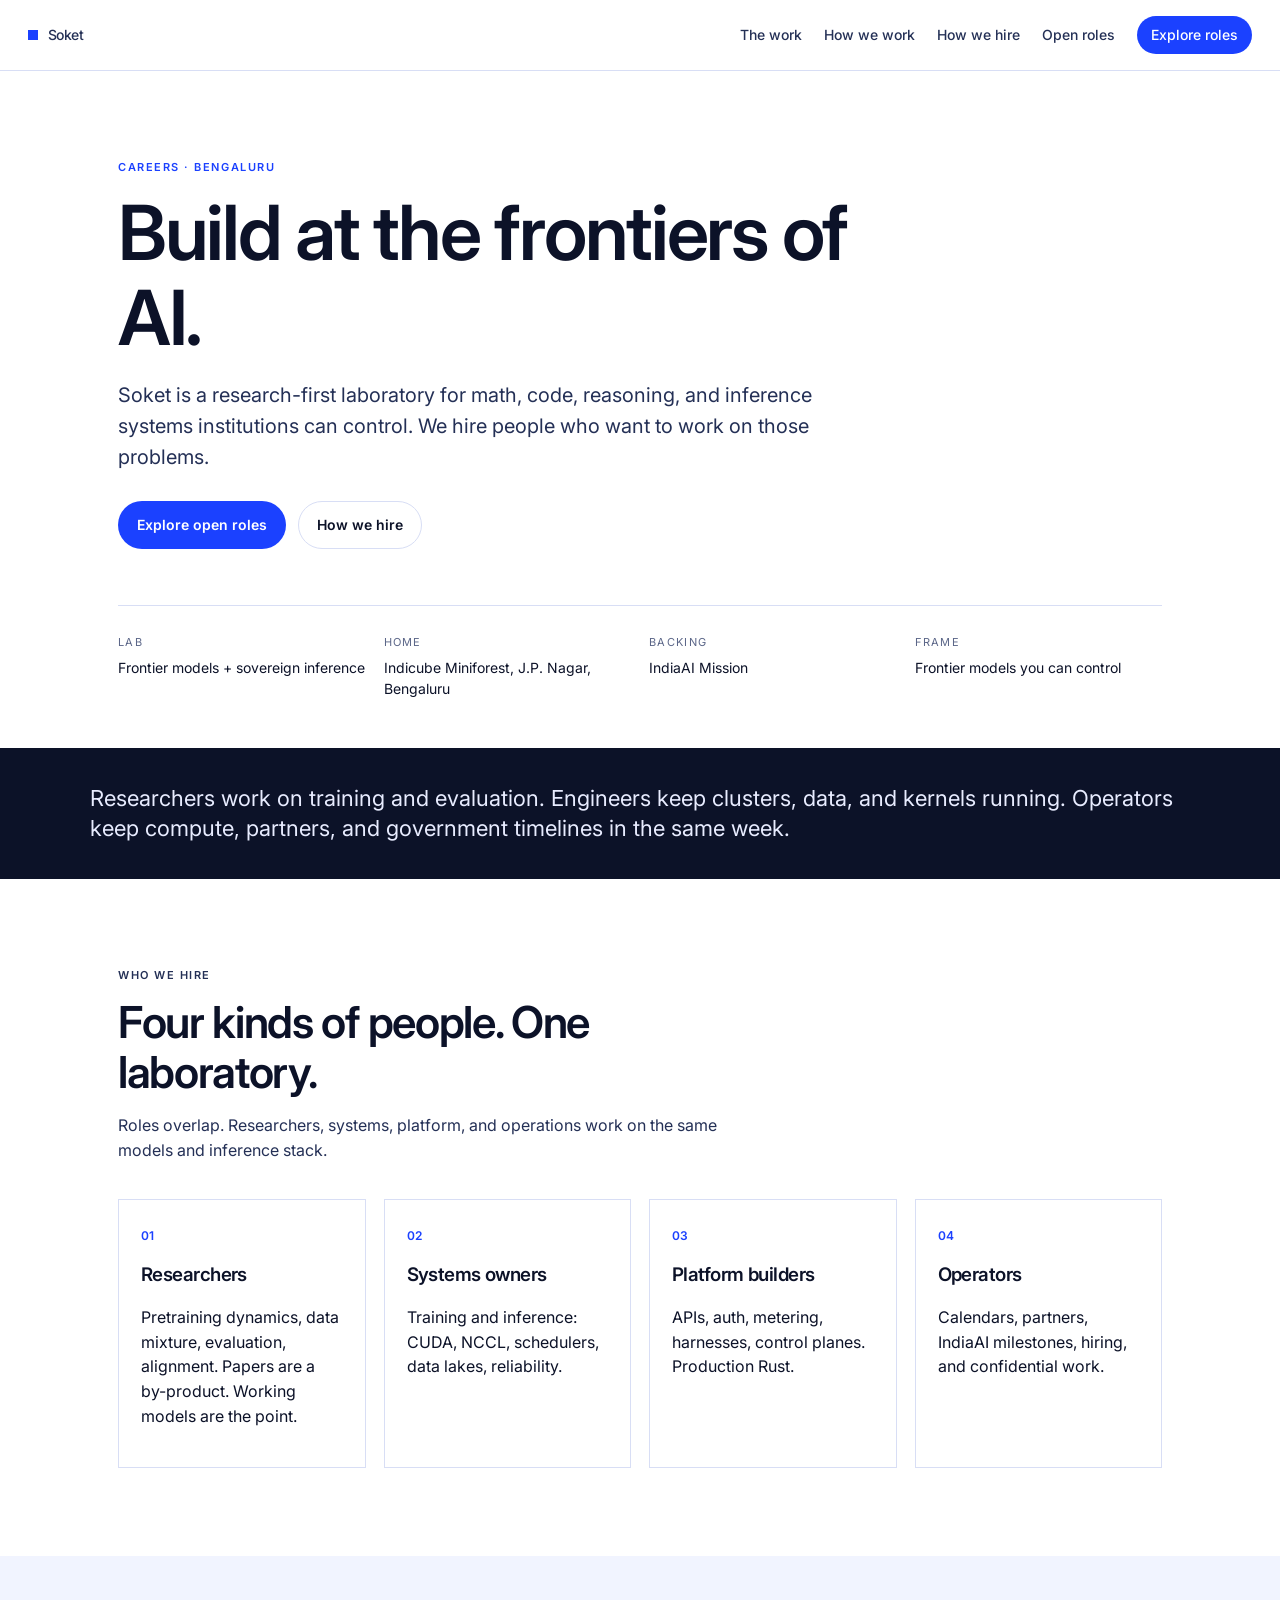
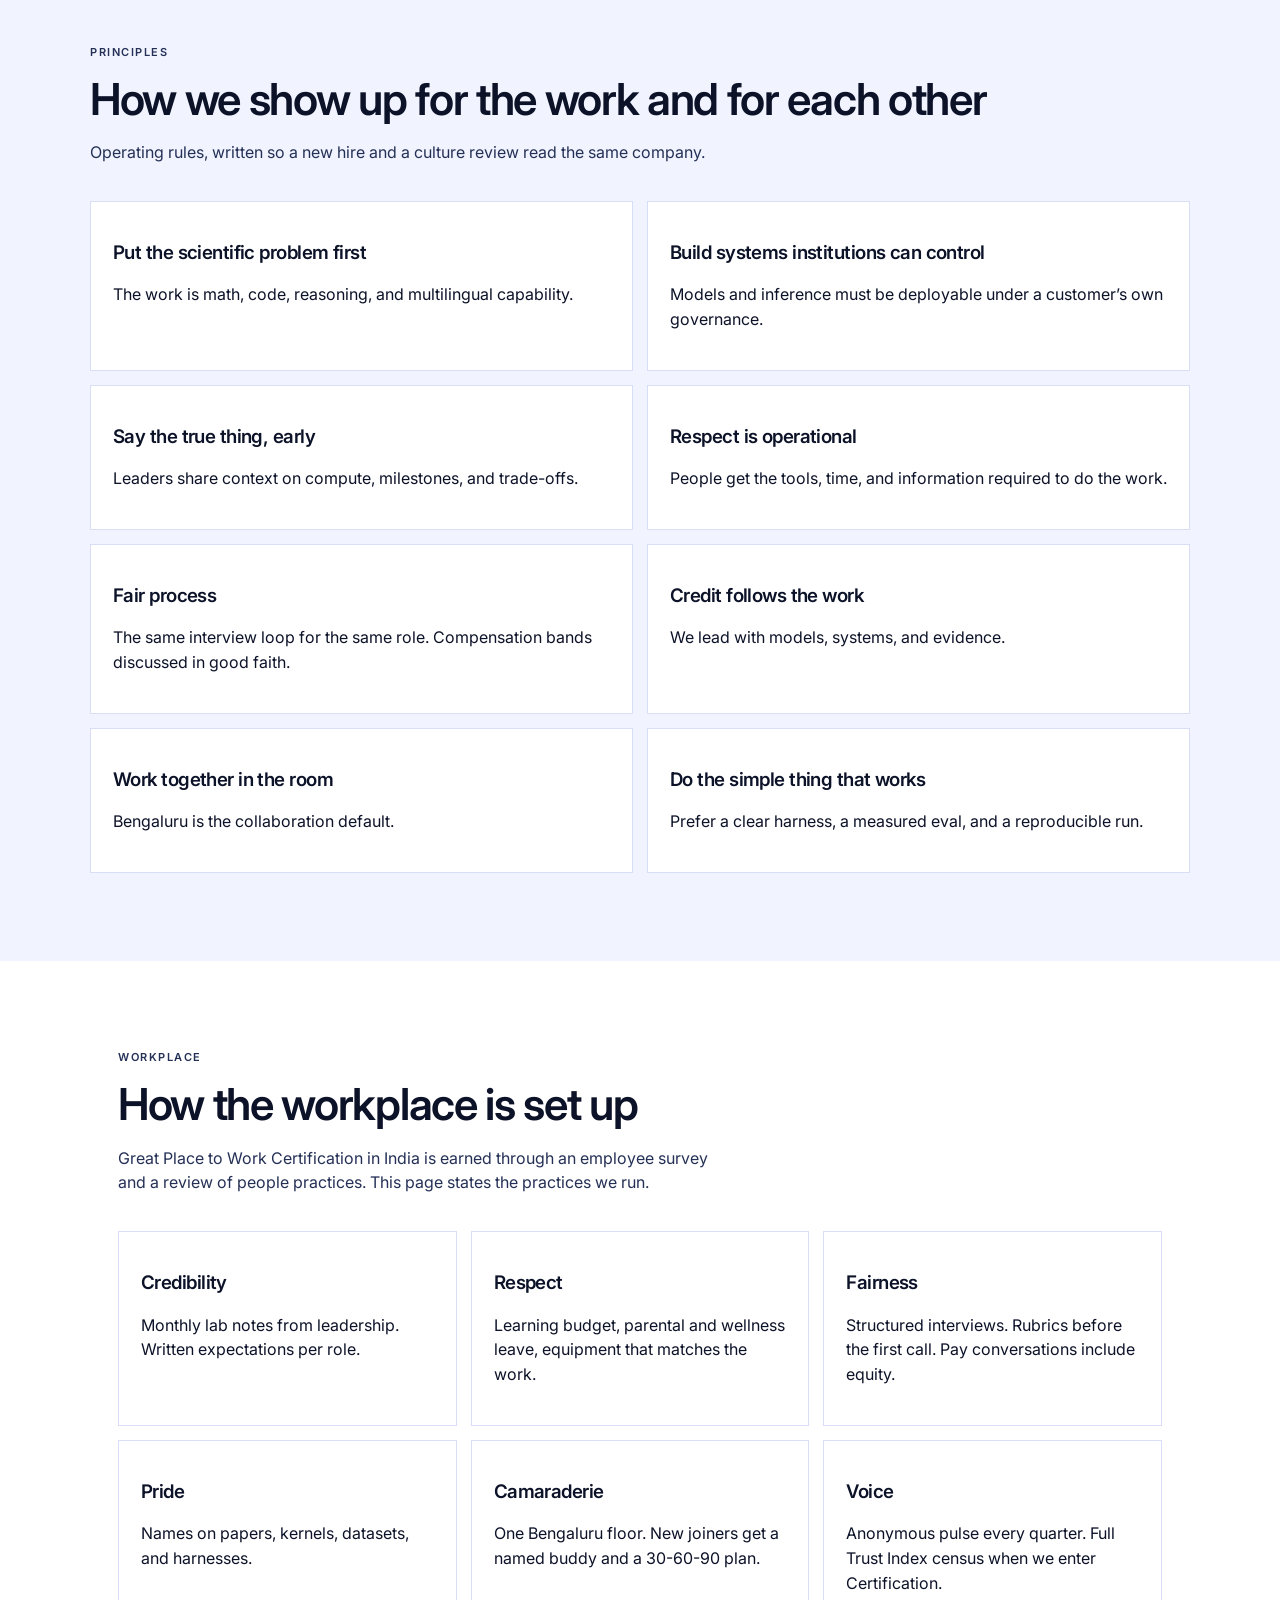
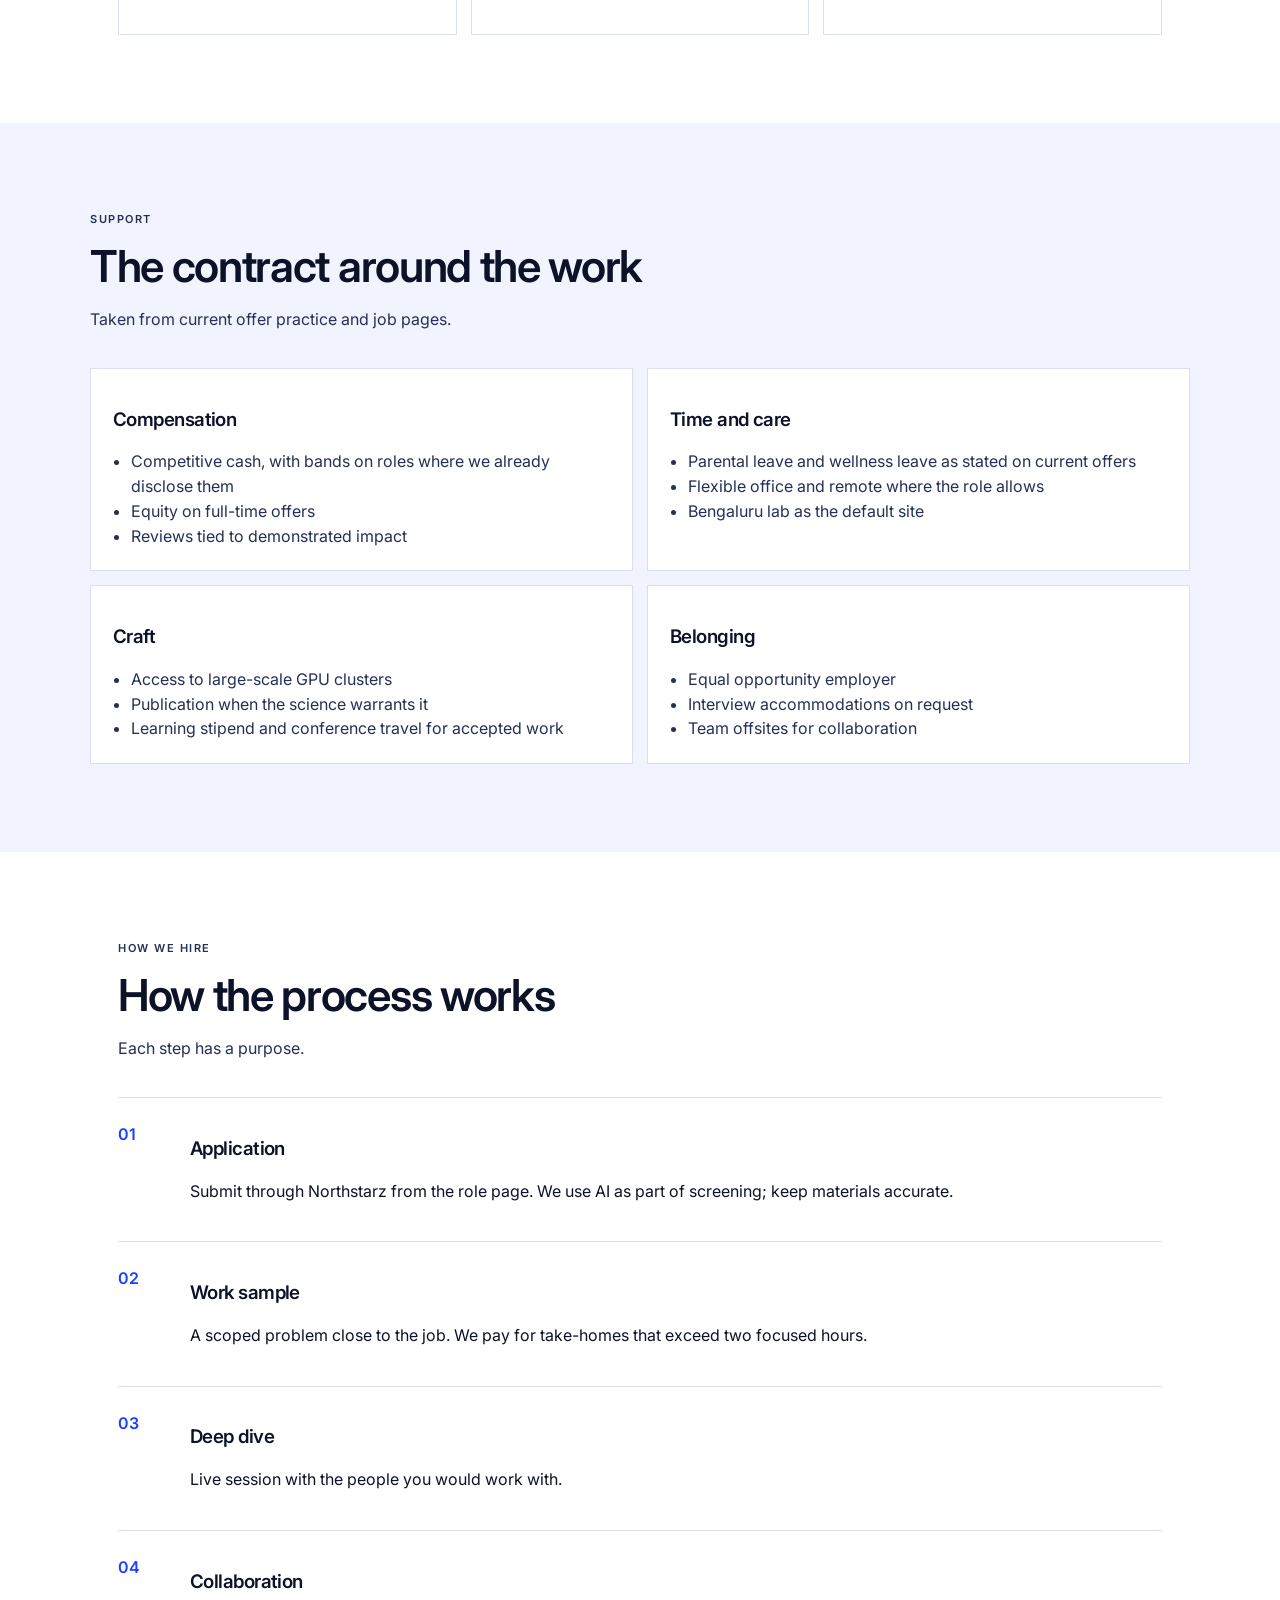
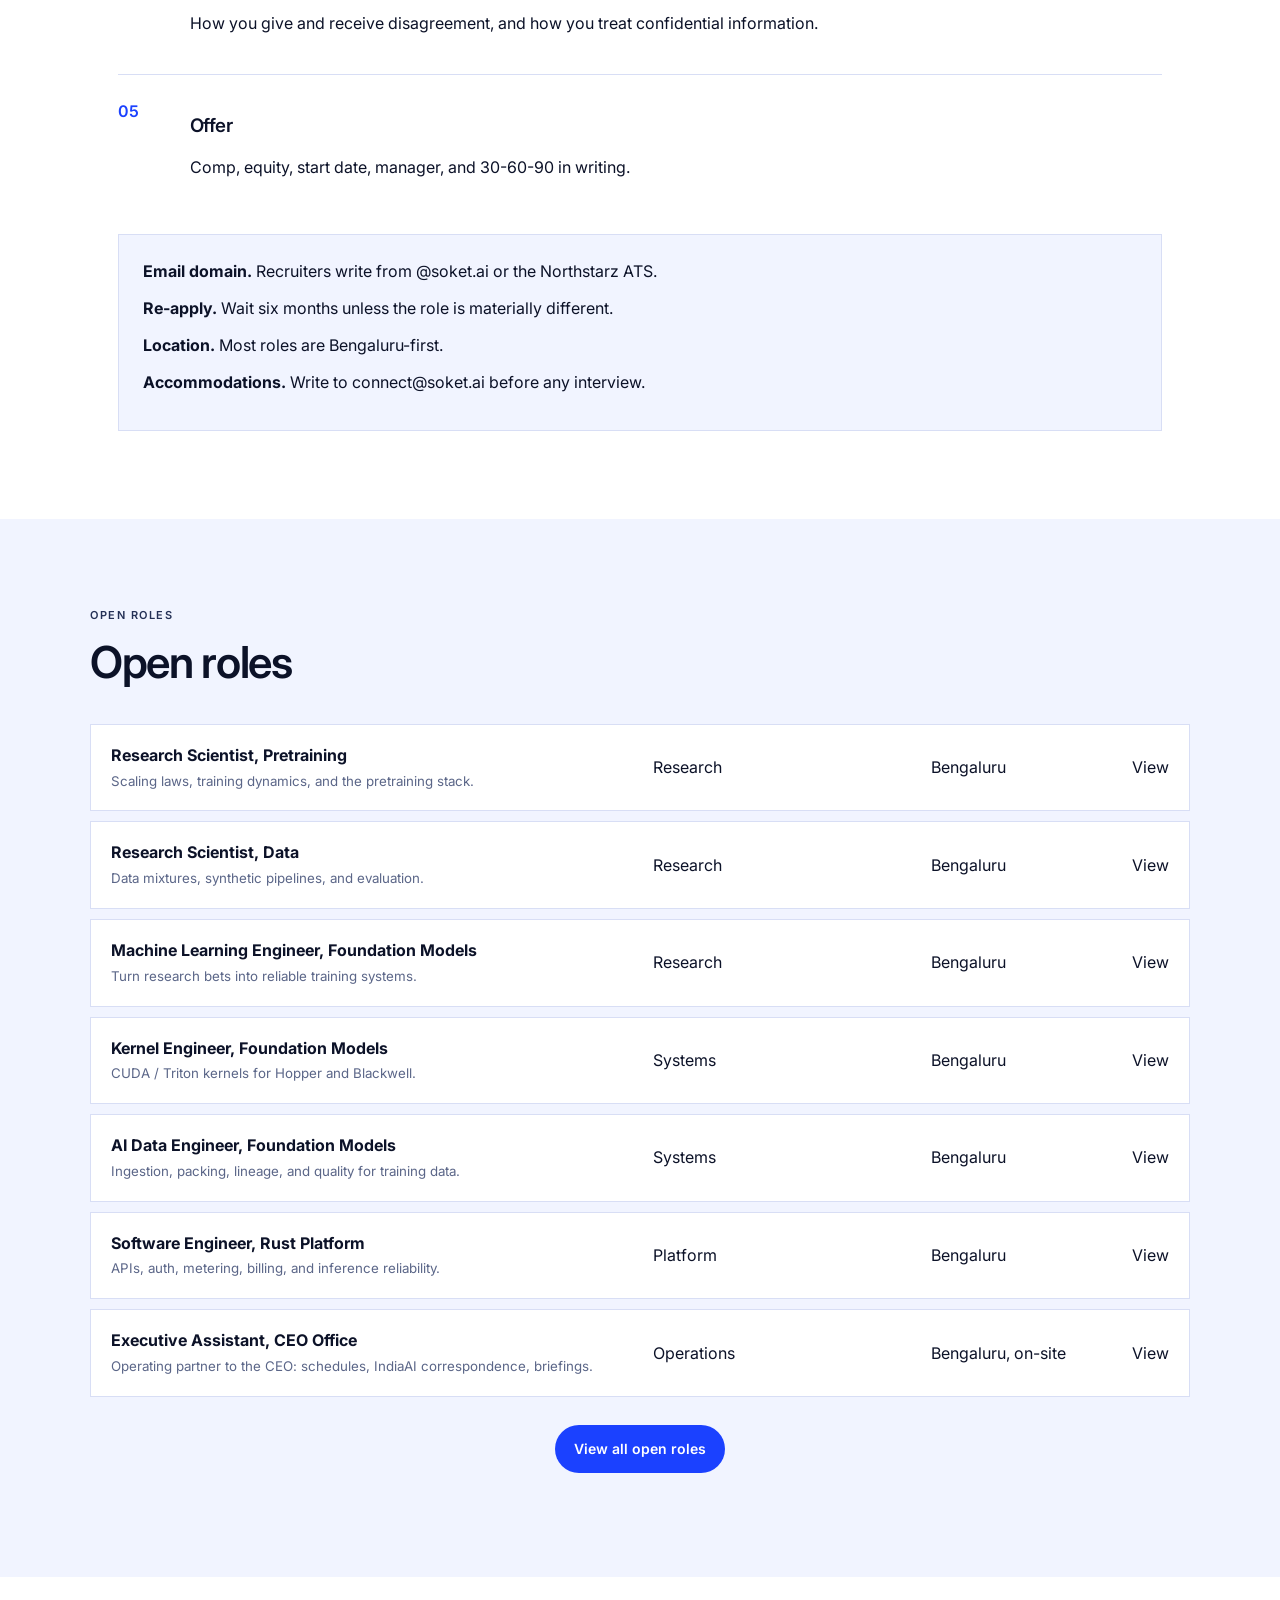
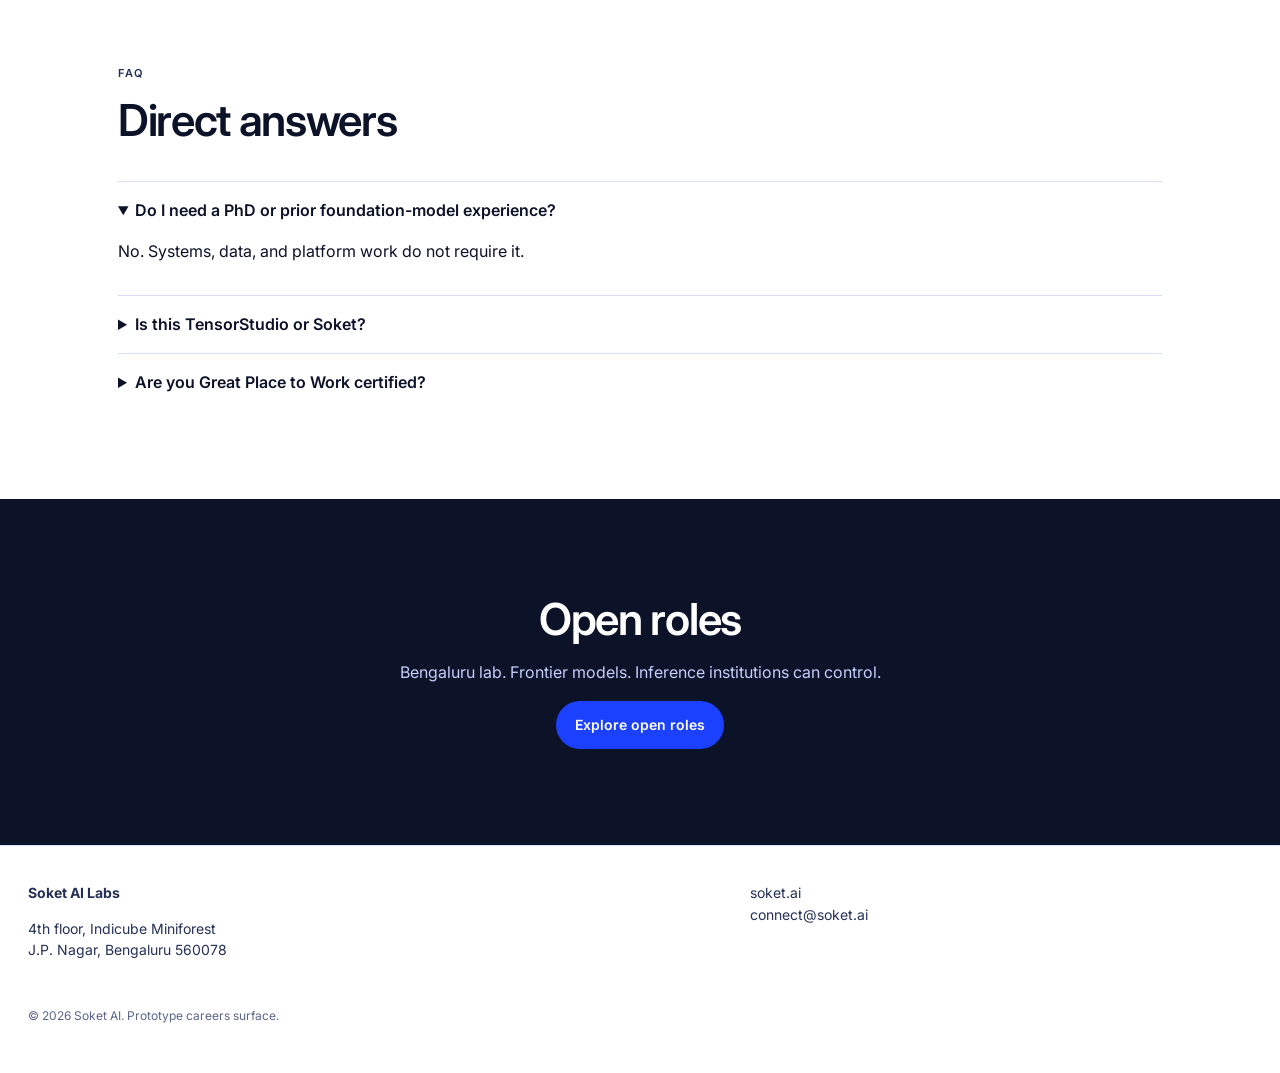
==== index.html @ 33bed85f "Add careers homepage" ====
<!DOCTYPE html>
<html lang="en">
<head>
  <meta charset="UTF-8" />
  <meta name="viewport" content="width=device-width, initial-scale=1" />
  <title>Careers — Soket AI | Frontier models you can control</title>
  <meta name="description" content="Soket is a research-first lab building frontier models and inference systems institutions can control." />
  <link rel="preconnect" href="https://fonts.googleapis.com" />
  <link rel="preconnect" href="https://fonts.gstatic.com" crossorigin />
  <link href="https://fonts.googleapis.com/css2?family=Inter:wght@400;500;600;700&display=swap" rel="stylesheet" />
  <link rel="stylesheet" href="styles.css" />
</head>
<body>
  <a class="skip" href="#main">Skip to content</a>
  <header class="nav">
    <a class="brand" href="index.html">Soket</a>
    <nav>
      <a href="index.html#work">The work</a>
      <a href="index.html#how">How we work</a>
      <a href="index.html#hire">How we hire</a>
      <a href="jobs.html">Open roles</a>
      <a class="nav-cta" href="jobs.html">Explore roles</a>
    </nav>
  </header>
  <main id="main">
    <section class="hero">
      <p class="kicker">Careers · Bengaluru</p>
      <h1>Build at the frontiers of AI.</h1>
      <p class="lede">Soket is a research-first laboratory for math, code, reasoning, and inference systems institutions can control. We hire people who want to work on those problems.</p>
      <div class="hero-actions">
        <a class="btn btn-primary" href="jobs.html">Explore open roles</a>
        <a class="btn btn-ghost" href="#hire">How we hire</a>
      </div>
      <dl class="hero-meta">
        <div><dt>Lab</dt><dd>Frontier models + sovereign inference</dd></div>
        <div><dt>Home</dt><dd>Indicube Miniforest, J.P. Nagar, Bengaluru</dd></div>
        <div><dt>Backing</dt><dd>IndiaAI Mission</dd></div>
        <div><dt>Frame</dt><dd>Frontier models you can control</dd></div>
      </dl>
    </section>
    <section class="strip" id="work">
      <p>Researchers work on training and evaluation. Engineers keep clusters, data, and kernels running. Operators keep compute, partners, and government timelines in the same week.</p>
    </section>
    <section class="section">
      <div class="section-head">
        <p class="kicker">Who we hire</p>
        <h2>Four kinds of people. One laboratory.</h2>
        <p>Roles overlap. Researchers, systems, platform, and operations work on the same models and inference stack.</p>
      </div>
      <div class="grid-4">
        <article><span>01</span><h3>Researchers</h3><p>Pretraining dynamics, data mixture, evaluation, alignment. Papers are a by-product. Working models are the point.</p></article>
        <article><span>02</span><h3>Systems owners</h3><p>Training and inference: CUDA, NCCL, schedulers, data lakes, reliability.</p></article>
        <article><span>03</span><h3>Platform builders</h3><p>APIs, auth, metering, harnesses, control planes. Production Rust.</p></article>
        <article><span>04</span><h3>Operators</h3><p>Calendars, partners, IndiaAI milestones, hiring, and confidential work.</p></article>
      </div>
    </section>
    <section class="section alt" id="how">
      <div class="section-head">
        <p class="kicker">Principles</p>
        <h2>How we show up for the work and for each other</h2>
        <p>Operating rules, written so a new hire and a culture review read the same company.</p>
      </div>
      <div class="principles">
        <article><h3>Put the scientific problem first</h3><p>The work is math, code, reasoning, and multilingual capability.</p></article>
        <article><h3>Build systems institutions can control</h3><p>Models and inference must be deployable under a customer’s own governance.</p></article>
        <article><h3>Say the true thing, early</h3><p>Leaders share context on compute, milestones, and trade-offs.</p></article>
        <article><h3>Respect is operational</h3><p>People get the tools, time, and information required to do the work.</p></article>
        <article><h3>Fair process</h3><p>The same interview loop for the same role. Compensation bands discussed in good faith.</p></article>
        <article><h3>Credit follows the work</h3><p>We lead with models, systems, and evidence.</p></article>
        <article><h3>Work together in the room</h3><p>Bengaluru is the collaboration default.</p></article>
        <article><h3>Do the simple thing that works</h3><p>Prefer a clear harness, a measured eval, and a reproducible run.</p></article>
      </div>
    </section>
    <section class="section">
      <div class="section-head">
        <p class="kicker">Workplace</p>
        <h2>How the workplace is set up</h2>
        <p>Great Place to Work Certification in India is earned through an employee survey and a review of people practices. This page states the practices we run.</p>
      </div>
      <div class="gptw">
        <article><h3>Credibility</h3><p>Monthly lab notes from leadership. Written expectations per role.</p></article>
        <article><h3>Respect</h3><p>Learning budget, parental and wellness leave, equipment that matches the work.</p></article>
        <article><h3>Fairness</h3><p>Structured interviews. Rubrics before the first call. Pay conversations include equity.</p></article>
        <article><h3>Pride</h3><p>Names on papers, kernels, datasets, and harnesses.</p></article>
        <article><h3>Camaraderie</h3><p>One Bengaluru floor. New joiners get a named buddy and a 30-60-90 plan.</p></article>
        <article><h3>Voice</h3><p>Anonymous pulse every quarter. Full Trust Index census when we enter Certification.</p></article>
      </div>
    </section>
    <section class="section alt" id="support">
      <div class="section-head">
        <p class="kicker">Support</p>
        <h2>The contract around the work</h2>
        <p>Taken from current offer practice and job pages.</p>
      </div>
      <div class="benefits">
        <div><h3>Compensation</h3><ul><li>Competitive cash, with bands on roles where we already disclose them</li><li>Equity on full-time offers</li><li>Reviews tied to demonstrated impact</li></ul></div>
        <div><h3>Time and care</h3><ul><li>Parental leave and wellness leave as stated on current offers</li><li>Flexible office and remote where the role allows</li><li>Bengaluru lab as the default site</li></ul></div>
        <div><h3>Craft</h3><ul><li>Access to large-scale GPU clusters</li><li>Publication when the science warrants it</li><li>Learning stipend and conference travel for accepted work</li></ul></div>
        <div><h3>Belonging</h3><ul><li>Equal opportunity employer</li><li>Interview accommodations on request</li><li>Team offsites for collaboration</li></ul></div>
      </div>
    </section>
    <section class="section" id="hire">
      <div class="section-head">
        <p class="kicker">How we hire</p>
        <h2>How the process works</h2>
        <p>Each step has a purpose.</p>
      </div>
      <ol class="steps">
        <li><h3>Application</h3><p>Submit through Northstarz from the role page. We use AI as part of screening; keep materials accurate.</p></li>
        <li><h3>Work sample</h3><p>A scoped problem close to the job. We pay for take-homes that exceed two focused hours.</p></li>
        <li><h3>Deep dive</h3><p>Live session with the people you would work with.</p></li>
        <li><h3>Collaboration</h3><p>How you give and receive disagreement, and how you treat confidential information.</p></li>
        <li><h3>Offer</h3><p>Comp, equity, start date, manager, and 30-60-90 in writing.</p></li>
      </ol>
      <aside class="notes">
        <p><strong>Email domain.</strong> Recruiters write from @soket.ai or the Northstarz ATS.</p>
        <p><strong>Re-apply.</strong> Wait six months unless the role is materially different.</p>
        <p><strong>Location.</strong> Most roles are Bengaluru-first.</p>
        <p><strong>Accommodations.</strong> Write to connect@soket.ai before any interview.</p>
      </aside>
    </section>
    <section class="section alt">
      <div class="section-head"><p class="kicker">Open roles</p><h2>Open roles</h2></div>
      <div id="featured-jobs" class="job-list"></div>
      <p class="center"><a class="btn btn-primary" href="jobs.html">View all open roles</a></p>
    </section>
    <section class="section" id="faq">
      <div class="section-head"><p class="kicker">FAQ</p><h2>Direct answers</h2></div>
      <details open><summary>Do I need a PhD or prior foundation-model experience?</summary><p>No. Systems, data, and platform work do not require it.</p></details>
      <details><summary>Is this TensorStudio or Soket?</summary><p>You join Soket AI. This page uses soket.ai only.</p></details>
      <details><summary>Are you Great Place to Work certified?</summary><p>Not yet. We will not display a badge we have not earned.</p></details>
    </section>
    <section class="close">
      <h2>Open roles</h2>
      <p>Bengaluru lab. Frontier models. Inference institutions can control.</p>
      <a class="btn btn-primary" href="jobs.html">Explore open roles</a>
    </section>
  </main>
  <footer class="foot">
    <div><strong>Soket AI Labs</strong><p>4th floor, Indicube Miniforest<br/>J.P. Nagar, Bengaluru 560078</p></div>
    <div><a href="https://soket.ai">soket.ai</a><a href="mailto:connect@soket.ai">connect@soket.ai</a></div>
    <p class="legal">© 2026 Soket AI. Prototype careers surface.</p>
  </footer>
  <script src="jobs.js"></script>
  <script>renderFeatured();</script>
</body>
</html>
---- styles.css ----
:root {
  --ink: #0C1228;
  --ink-2: #243056;
  --muted: #5B6688;
  --line: #D8DEF5;
  --wash: #F1F4FF;
  --pale: #C5CEFC;
  --blue: #1B41FF;
  --blue-deep: #132CB8;
  --paper: #F7F8FC;
  --white: #FFFFFF;
}
* { box-sizing: border-box; }
html { scroll-behavior: smooth; }
body {
  margin: 0;
  font-family: Inter, ui-sans-serif, system-ui, sans-serif;
  color: var(--ink);
  background: var(--white);
  line-height: 1.55;
}
.skip { position: absolute; left: -999px; top: 0; }
.skip:focus { left: 12px; background: #000; color: #fff; padding: 8px; }
.nav {
  display: flex; align-items: center; justify-content: space-between;
  padding: 16px 28px; border-bottom: 1px solid var(--line);
  position: sticky; top: 0; background: rgba(255,255,255,.92);
  backdrop-filter: blur(10px); z-index: 20;
}
.brand { display: flex; align-items: center; gap: 10px; text-decoration: none; color: var(--ink); font-weight: 700; letter-spacing: -0.04em; font-size: 18px; }
.brand:before { content: ""; width: 10px; height: 10px; background: var(--blue); display: inline-block; }
.nav nav { display: flex; gap: 22px; align-items: center; }
.nav a { color: var(--ink-2); text-decoration: none; font-size: 14px; font-weight: 500; }
.nav-cta { background: var(--blue); color: #fff !important; padding: 8px 14px; border-radius: 999px; }
.hero { padding: 88px 28px 48px; max-width: 1100px; margin: 0 auto; }
.kicker { letter-spacing: .14em; text-transform: uppercase; font-size: 11px; color: var(--blue); font-weight: 600; margin: 0 0 14px; }
h1, h2, h3 { font-weight: 600; letter-spacing: -0.03em; line-height: 1.12; }
h1 { font-size: clamp(40px, 7vw, 76px); margin: 0 0 20px; max-width: 16ch; }
h2 { font-size: clamp(28px, 4vw, 44px); margin: 0 0 12px; }
.lede { font-size: 20px; color: var(--ink-2); max-width: 58ch; margin: 0 0 28px; }
.hero-actions, .center { display: flex; gap: 12px; flex-wrap: wrap; }
.center { justify-content: center; margin-top: 28px; }
.btn { display: inline-flex; align-items: center; justify-content: center; padding: 12px 18px; border-radius: 999px; text-decoration: none; font-weight: 600; font-size: 14px; border: 1px solid transparent; }
.btn-primary { background: var(--blue); color: #fff; }
.btn-primary:hover { background: var(--blue-deep); }
.btn-ghost { border-color: var(--line); color: var(--ink); }
.hero-meta { display: grid; grid-template-columns: repeat(4, 1fr); gap: 18px; margin: 56px 0 0; padding-top: 28px; border-top: 1px solid var(--line); }
.hero-meta dt { font-size: 11px; letter-spacing: .12em; text-transform: uppercase; color: var(--muted); }
.hero-meta dd { margin: 6px 0 0; font-size: 14px; }
.strip { background: var(--ink); color: #E8ECFF; padding: 36px 28px; font-size: 22px; line-height: 1.35; }
.strip p { max-width: 1100px; margin: 0 auto; }
.section { padding: 88px 28px; max-width: 1100px; margin: 0 auto; }
.section.alt { max-width: none; background: var(--wash); padding: 88px 28px; }
.section.alt > * { max-width: 1100px; margin-left: auto; margin-right: auto; }
.section-head { margin-bottom: 36px; max-width: 62ch; }
.section-head p { color: var(--ink-2); }
.grid-4 { display: grid; grid-template-columns: repeat(4, 1fr); gap: 18px; }
.grid-4 article, .gptw article, .principles article, .benefits div { background: #fff; border: 1px solid var(--line); padding: 22px; }
.grid-4 span { color: var(--blue); font-size: 12px; font-weight: 600; }
.principles { display: grid; grid-template-columns: 1fr 1fr; gap: 14px; }
.gptw { display: grid; grid-template-columns: 1fr 1fr 1fr; gap: 14px; }
.benefits { display: grid; grid-template-columns: 1fr 1fr; gap: 14px; }
.benefits ul { margin: 0; padding-left: 18px; color: var(--ink-2); }
.steps { list-style: none; padding: 0; counter-reset: step; }
.steps li { counter-increment: step; padding: 22px 0 22px 72px; position: relative; border-top: 1px solid var(--line); }
.steps li:before { content: counter(step, decimal-leading-zero); position: absolute; left: 0; top: 24px; color: var(--blue); font-weight: 600; }
.notes { background: var(--wash); padding: 24px; border: 1px solid var(--line); }
.notes p { margin: 0 0 12px; }
.job-list { display: flex; flex-direction: column; gap: 10px; }
.job { display: grid; grid-template-columns: 1.4fr .7fr .5fr auto; gap: 12px; align-items: center; padding: 18px 20px; background: #fff; border: 1px solid var(--line); text-decoration: none; color: inherit; }
.job:hover { border-color: var(--blue); }
.job small { color: var(--muted); }
.filters { display: flex; gap: 8px; flex-wrap: wrap; margin-bottom: 20px; }
.filters button { border: 1px solid var(--line); background: #fff; padding: 8px 12px; border-radius: 999px; cursor: pointer; font: inherit; font-size: 13px; }
.filters button.on { background: var(--blue); color: #fff; border-color: var(--blue); }
details { border-top: 1px solid var(--line); padding: 16px 0; }
details summary { cursor: pointer; font-weight: 600; }
.close { padding: 96px 28px; text-align: center; background: var(--ink); color: #fff; }
.close p { color: #C5CEFC; }
.foot { padding: 36px 28px; display: grid; grid-template-columns: 1.4fr 1fr; gap: 20px; border-top: 1px solid var(--line); font-size: 14px; color: var(--ink-2); }
.foot a { display: block; color: var(--ink-2); text-decoration: none; }
.legal { grid-column: 1 / -1; color: var(--muted); font-size: 12px; }
.role { max-width: 820px; margin: 0 auto; padding: 48px 28px 96px; }
.role .meta { color: var(--muted); display: flex; gap: 16px; flex-wrap: wrap; }
@media (max-width: 900px) {
  .nav nav a:not(.nav-cta) { display: none; }
  .hero-meta, .grid-4, .gptw, .principles, .benefits, .job { grid-template-columns: 1fr; }
  h1 { max-width: none; }
}
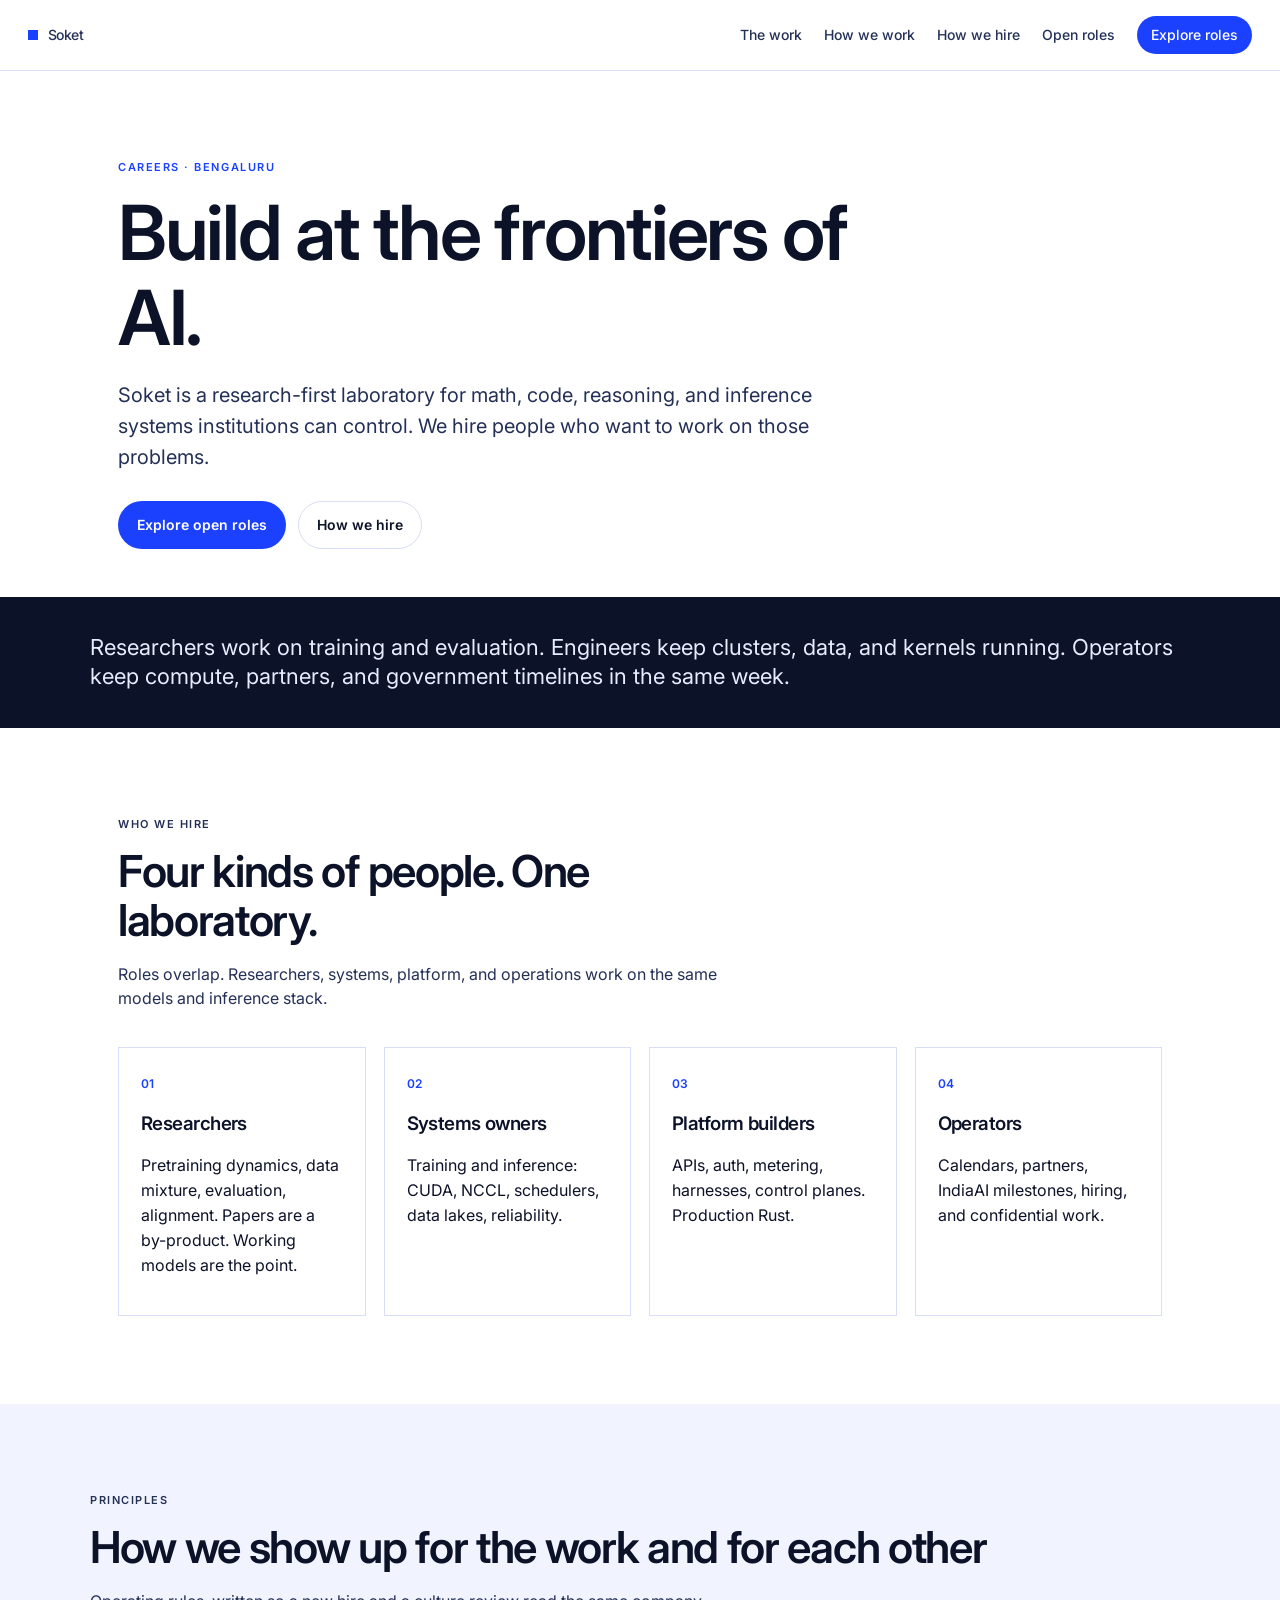
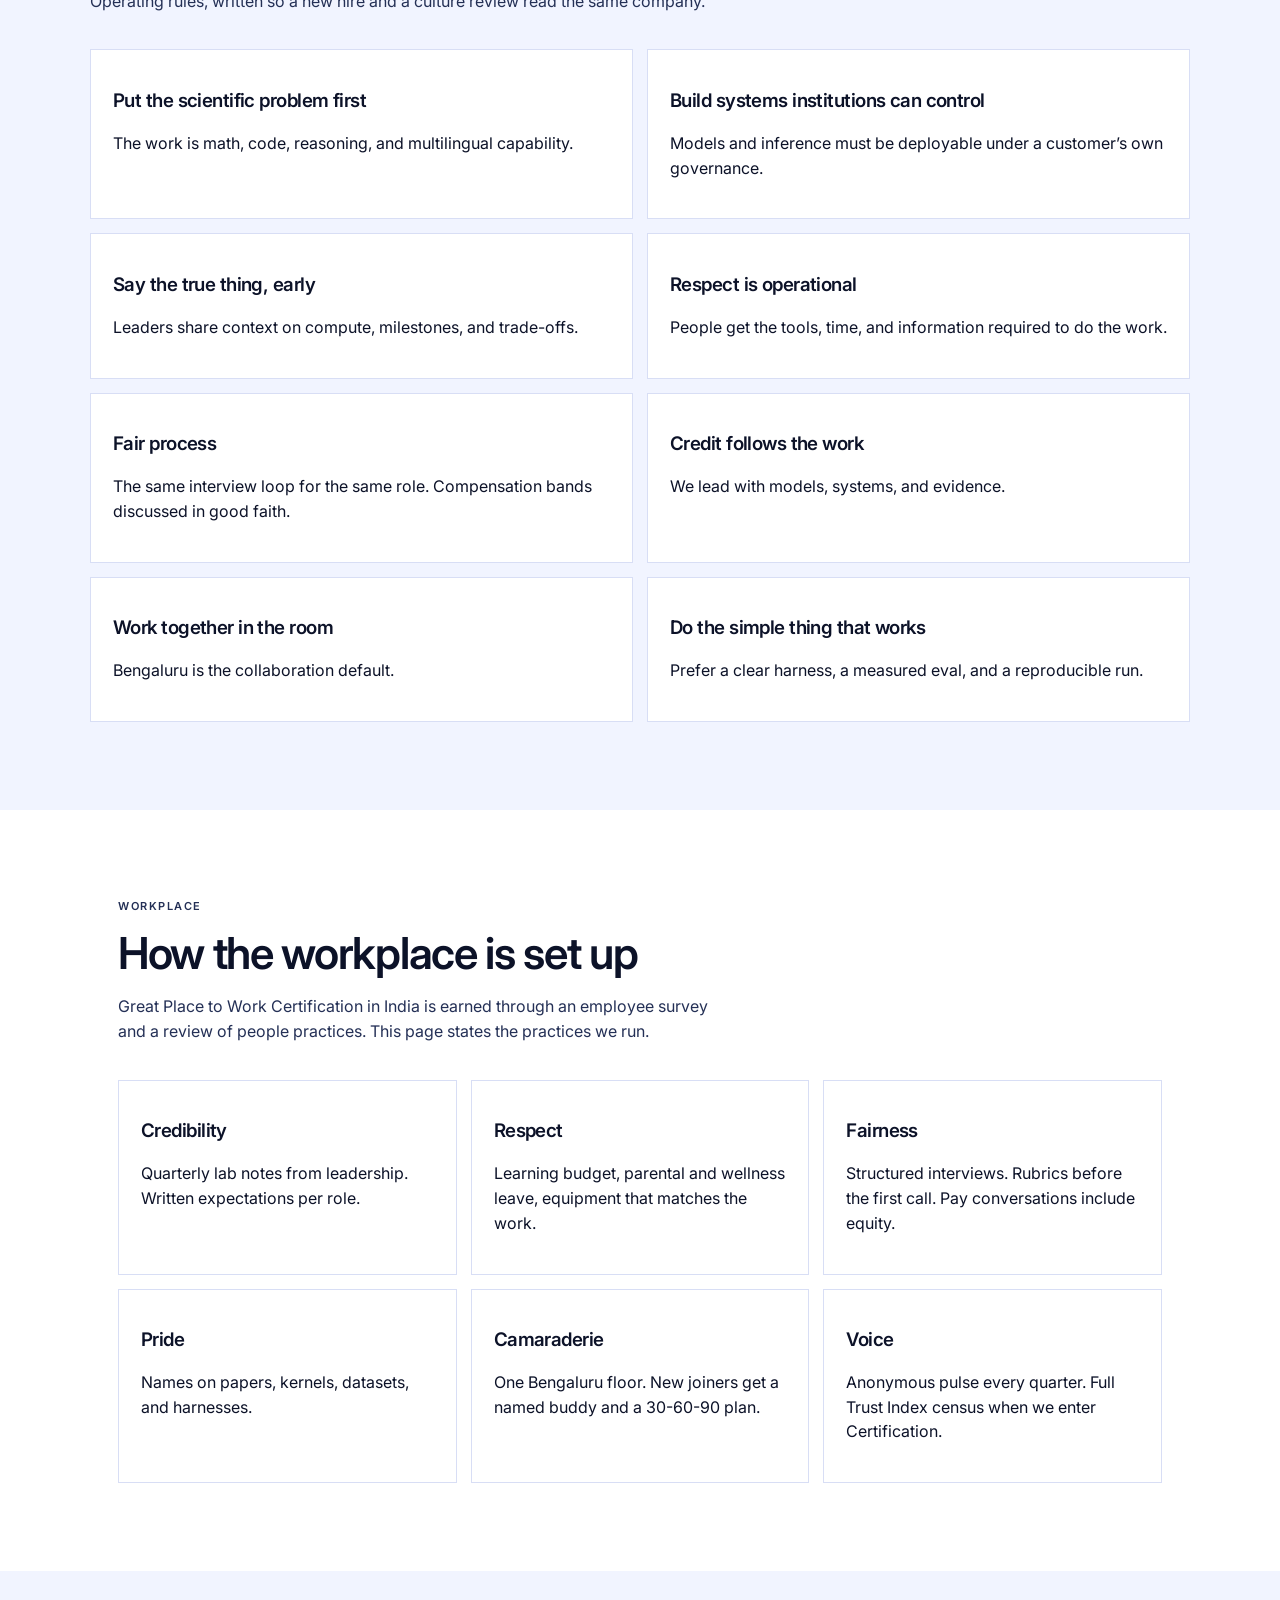
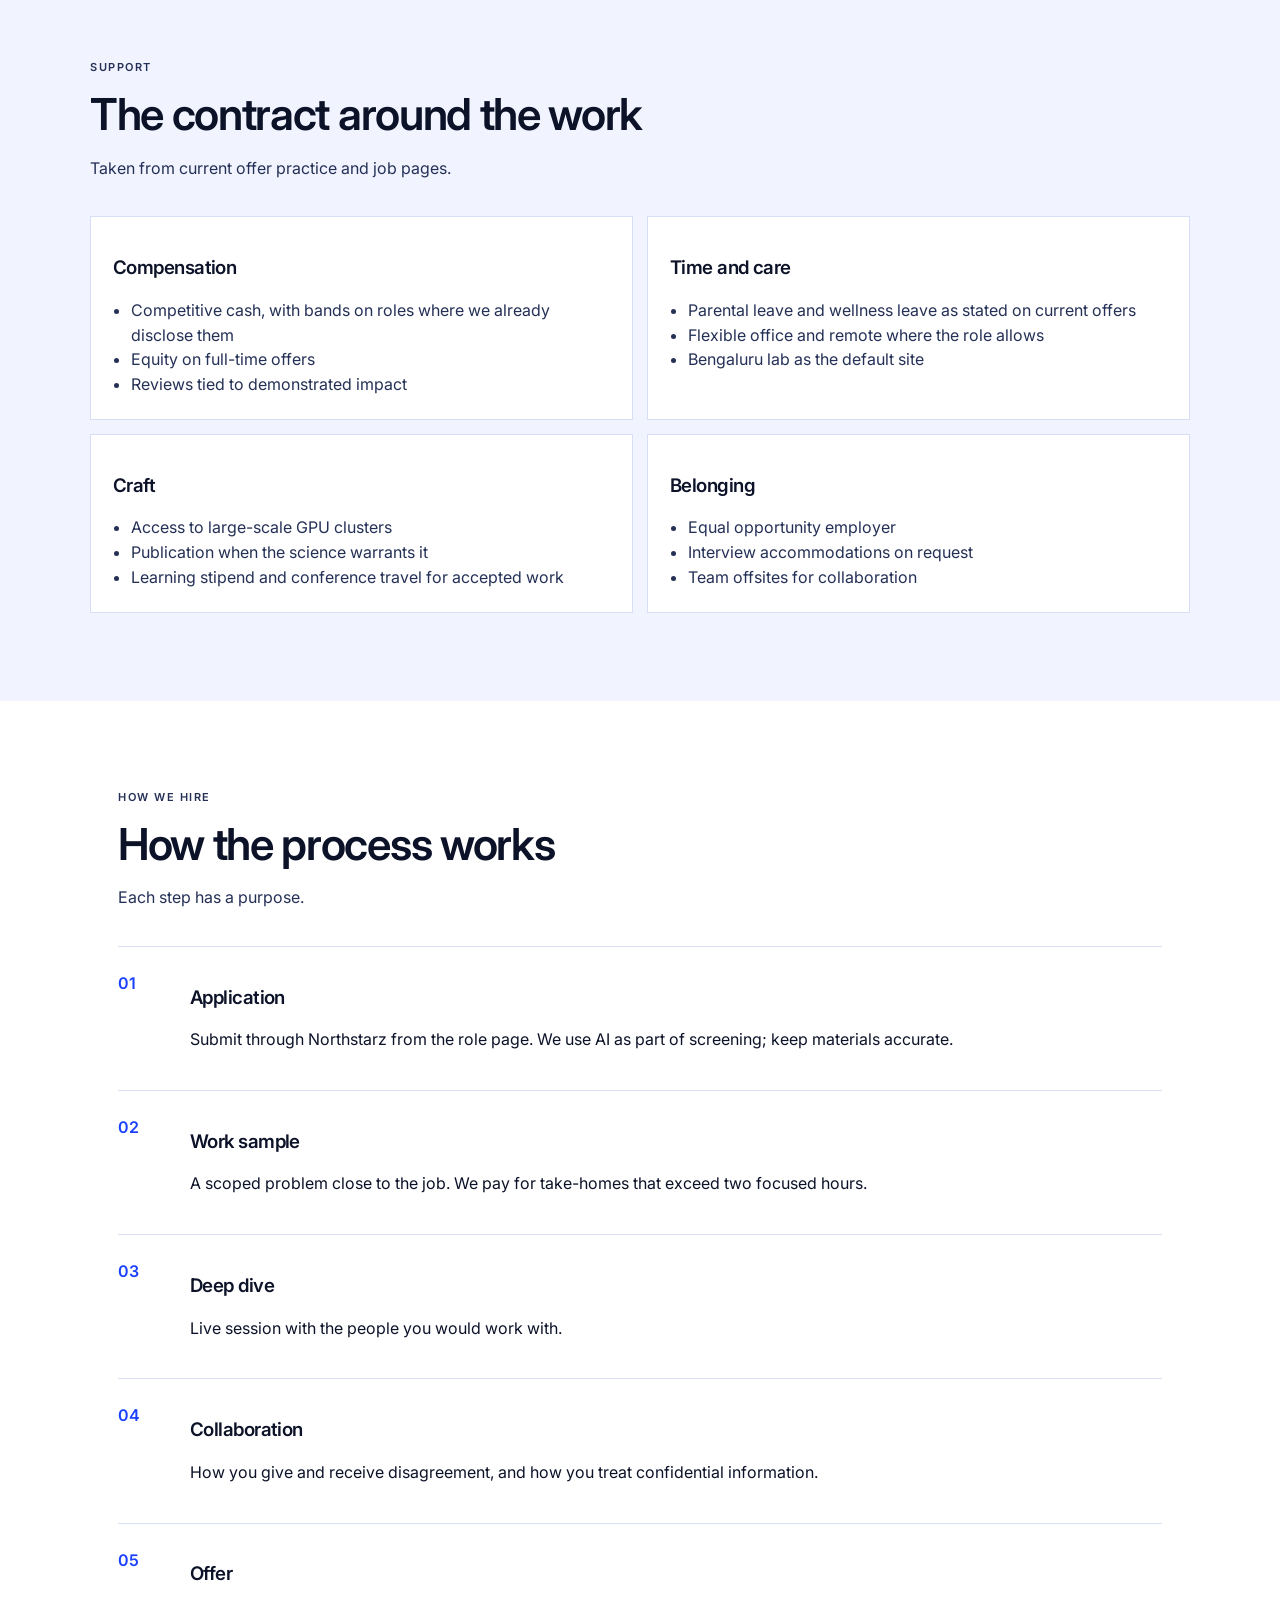
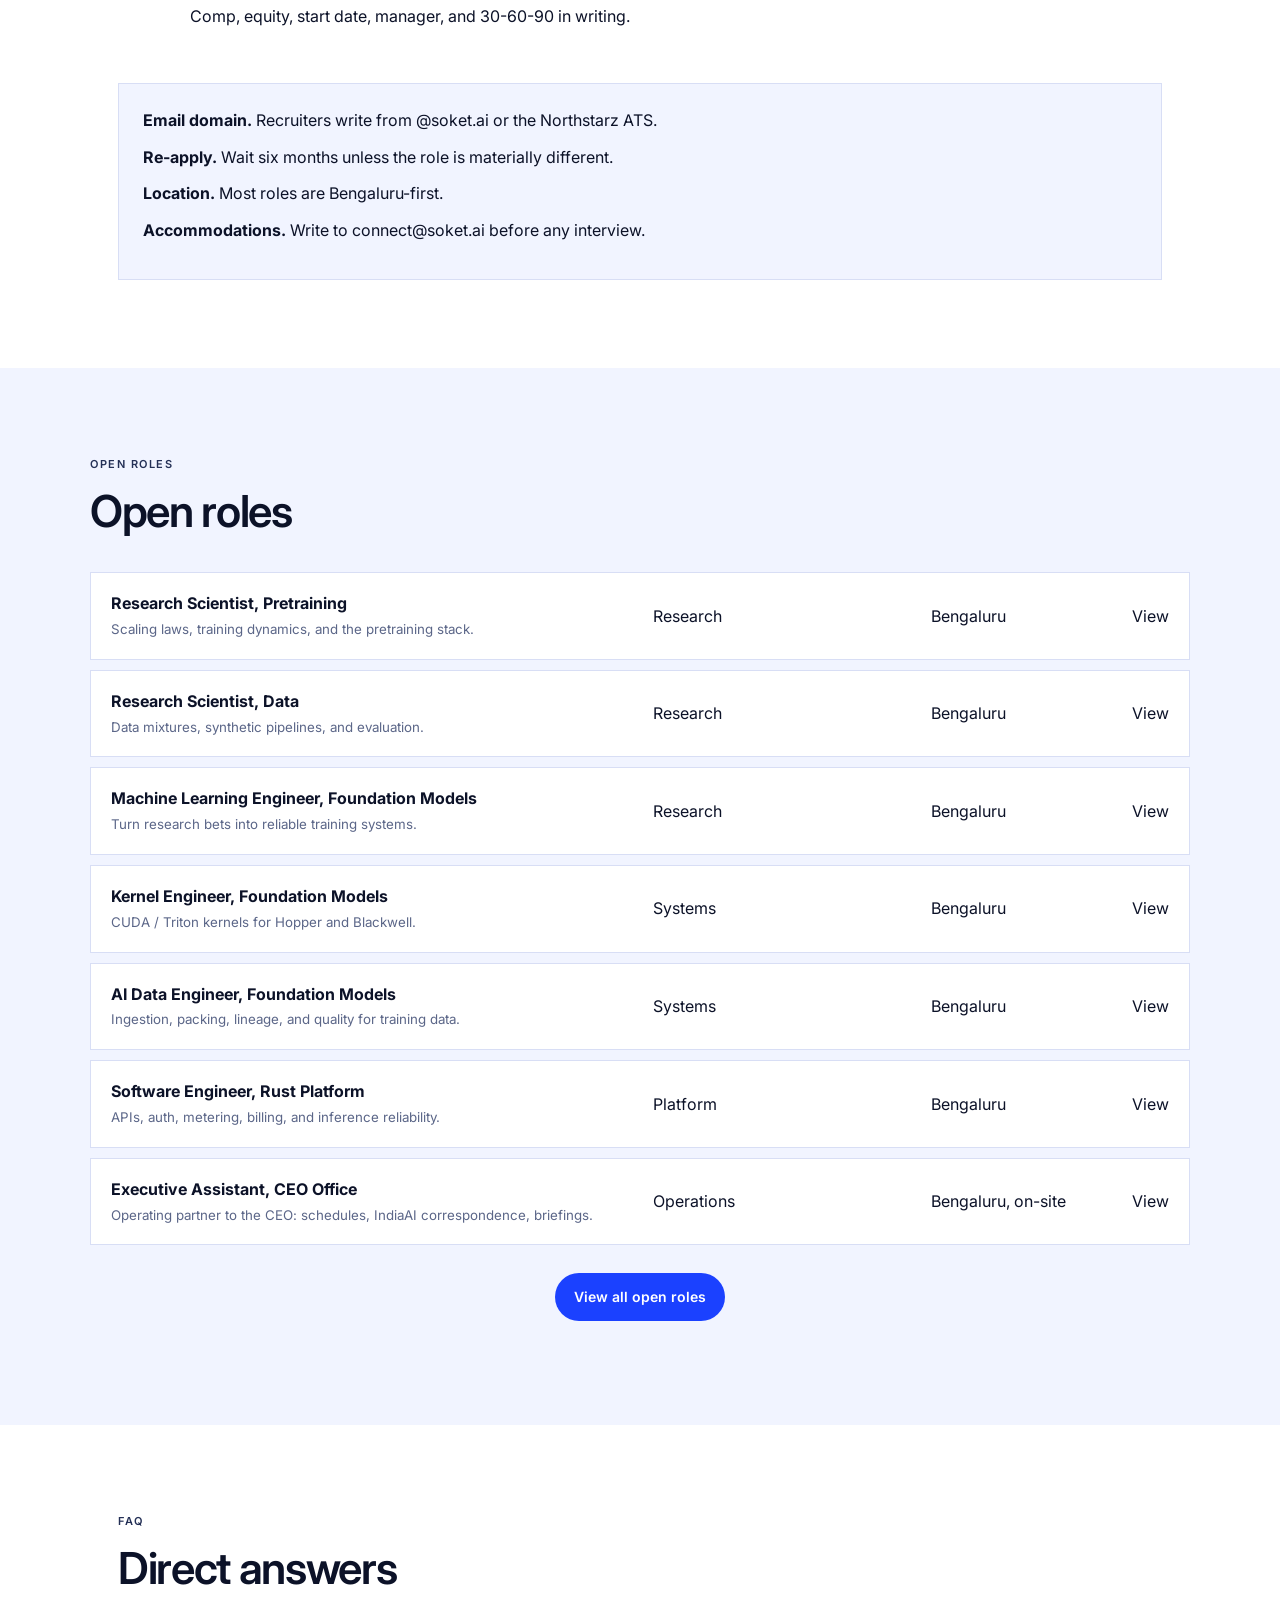
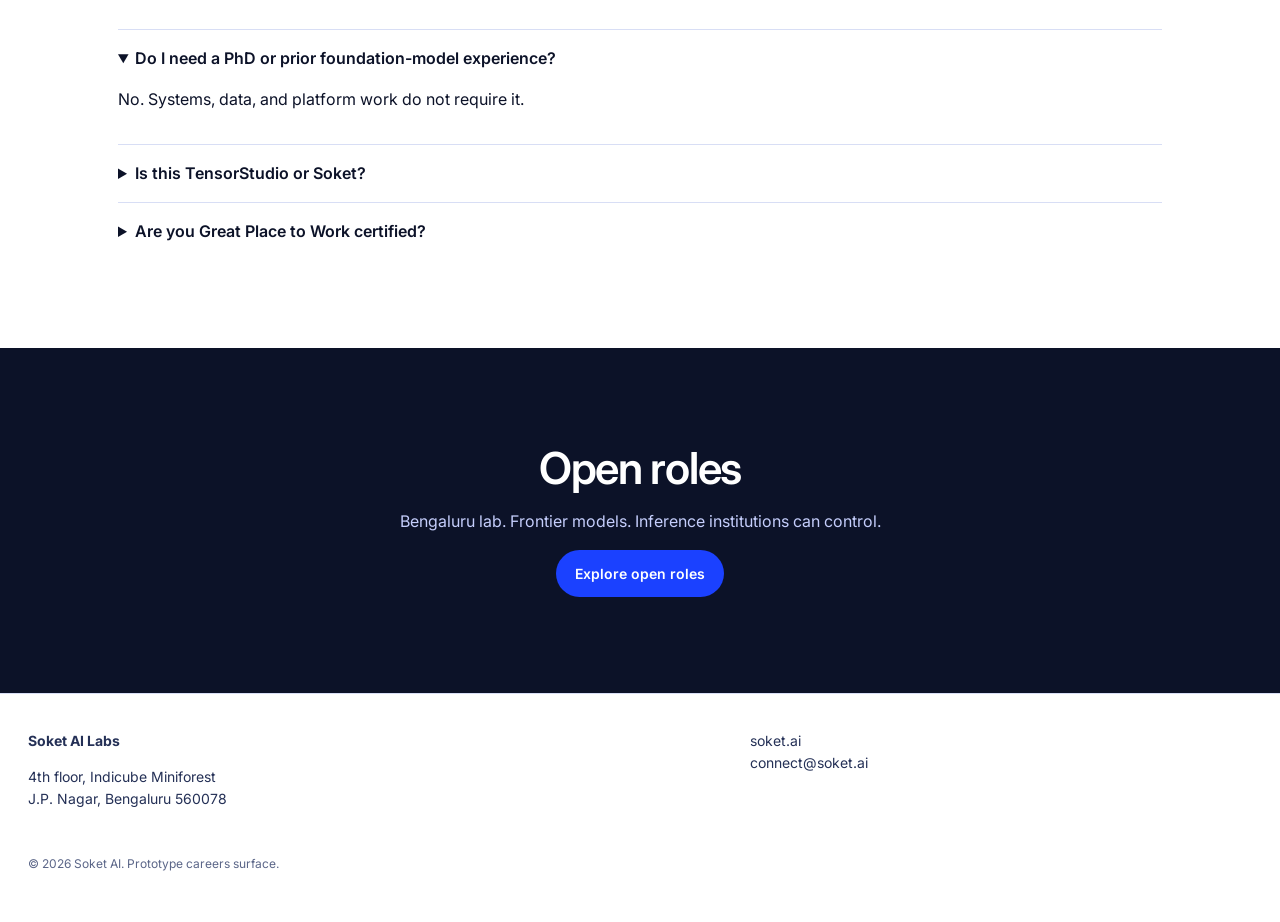
==== commit 0e120128: "Remove hero meta strip; quarterly leadership notes" ====
--- a/index.html
+++ b/index.html
@@ -31,12 +31,6 @@
         <a class="btn btn-primary" href="jobs.html">Explore open roles</a>
         <a class="btn btn-ghost" href="#hire">How we hire</a>
       </div>
-      <dl class="hero-meta">
-        <div><dt>Lab</dt><dd>Frontier models + sovereign inference</dd></div>
-        <div><dt>Home</dt><dd>Indicube Miniforest, J.P. Nagar, Bengaluru</dd></div>
-        <div><dt>Backing</dt><dd>IndiaAI Mission</dd></div>
-        <div><dt>Frame</dt><dd>Frontier models you can control</dd></div>
-      </dl>
     </section>
     <section class="strip" id="work">
       <p>Researchers work on training and evaluation. Engineers keep clusters, data, and kernels running. Operators keep compute, partners, and government timelines in the same week.</p>
@@ -78,7 +72,7 @@
         <p>Great Place to Work Certification in India is earned through an employee survey and a review of people practices. This page states the practices we run.</p>
       </div>
       <div class="gptw">
-        <article><h3>Credibility</h3><p>Monthly lab notes from leadership. Written expectations per role.</p></article>
+        <article><h3>Credibility</h3><p>Quarterly lab notes from leadership. Written expectations per role.</p></article>
         <article><h3>Respect</h3><p>Learning budget, parental and wellness leave, equipment that matches the work.</p></article>
         <article><h3>Fairness</h3><p>Structured interviews. Rubrics before the first call. Pay conversations include equity.</p></article>
         <article><h3>Pride</h3><p>Names on papers, kernels, datasets, and harnesses.</p></article>
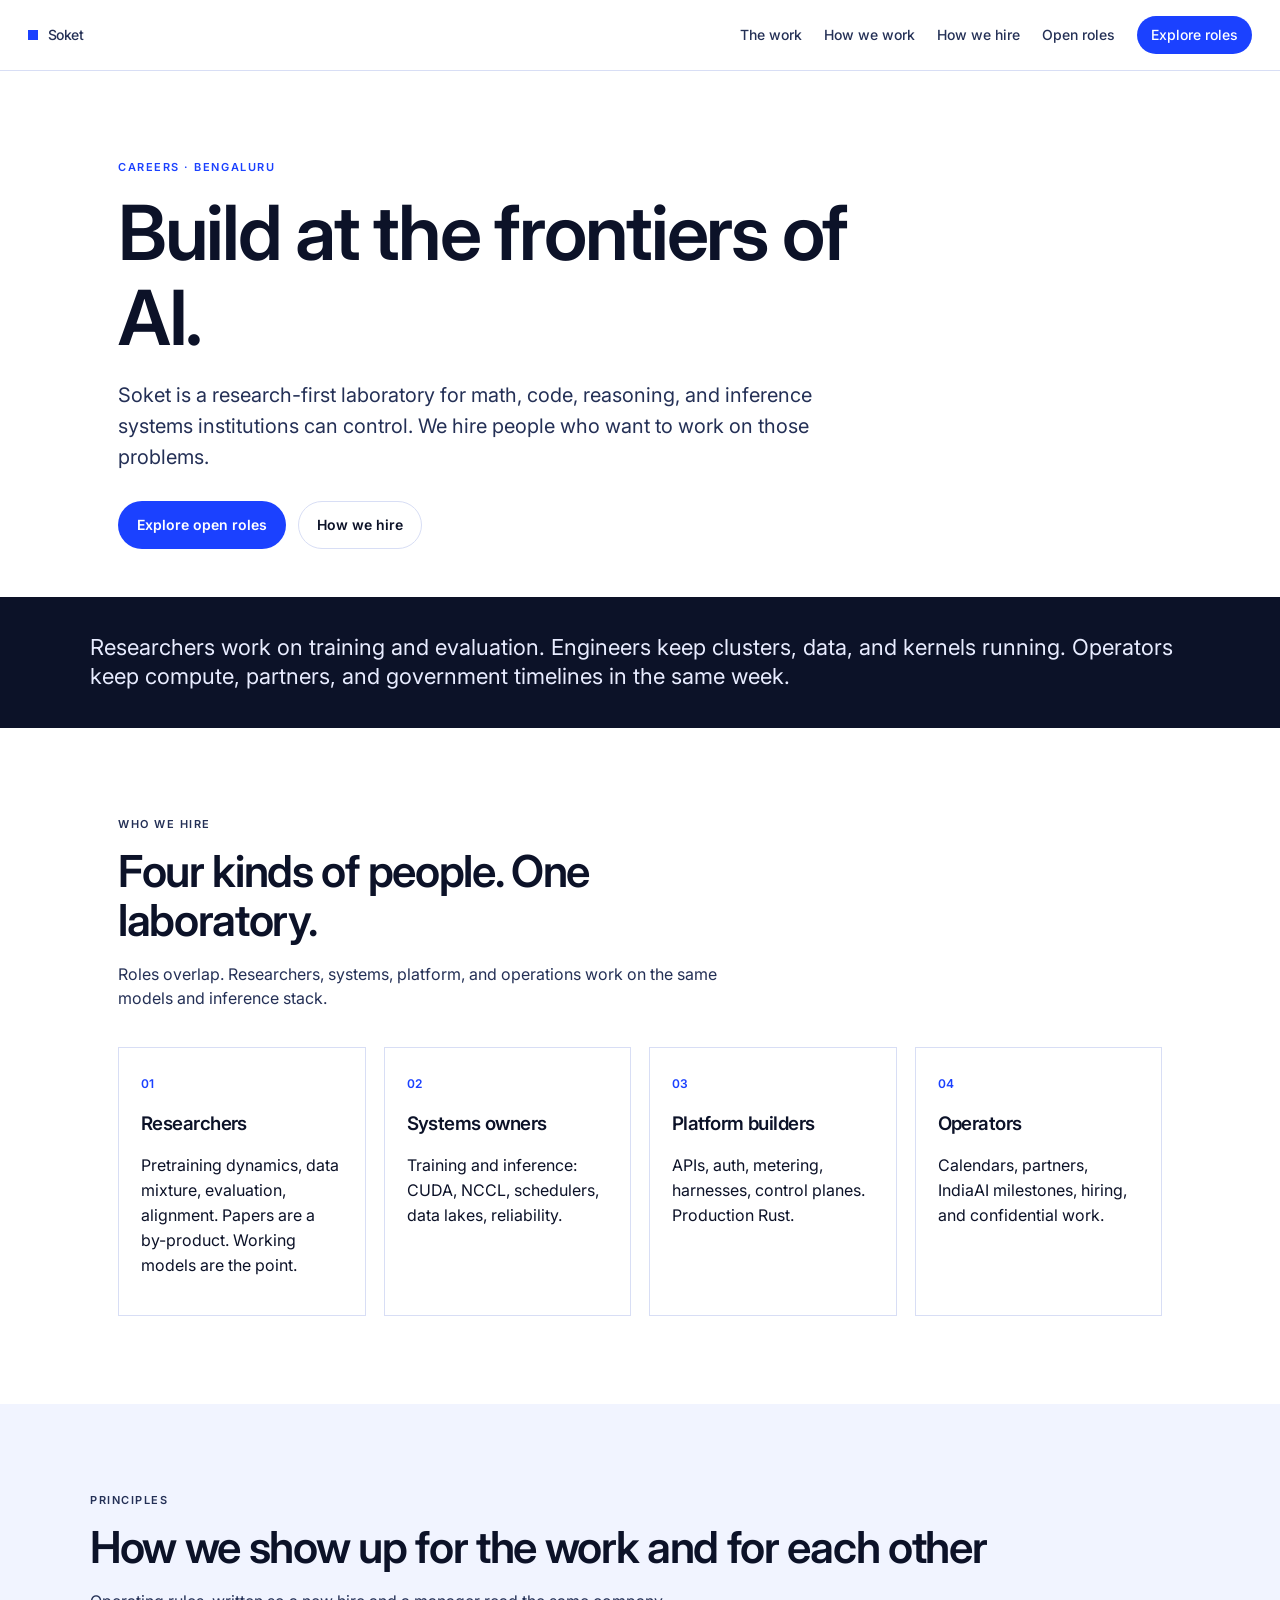
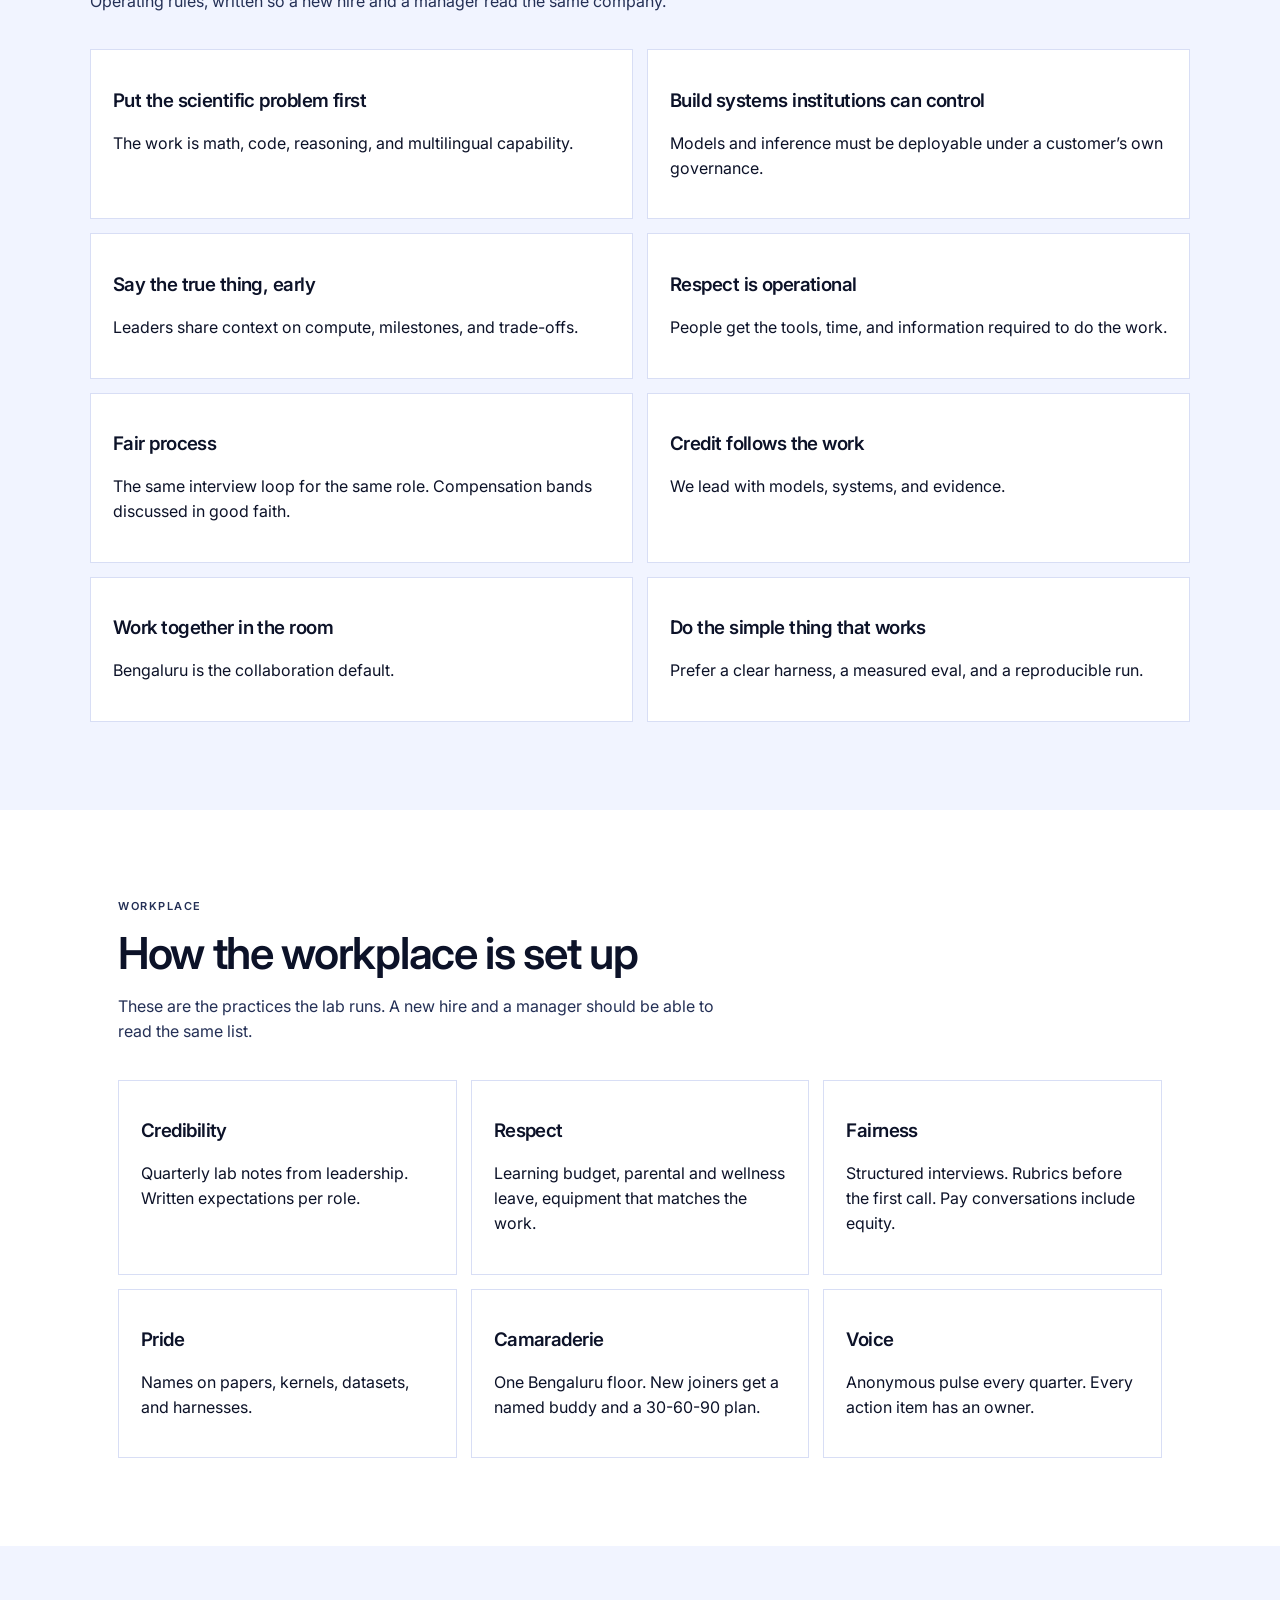
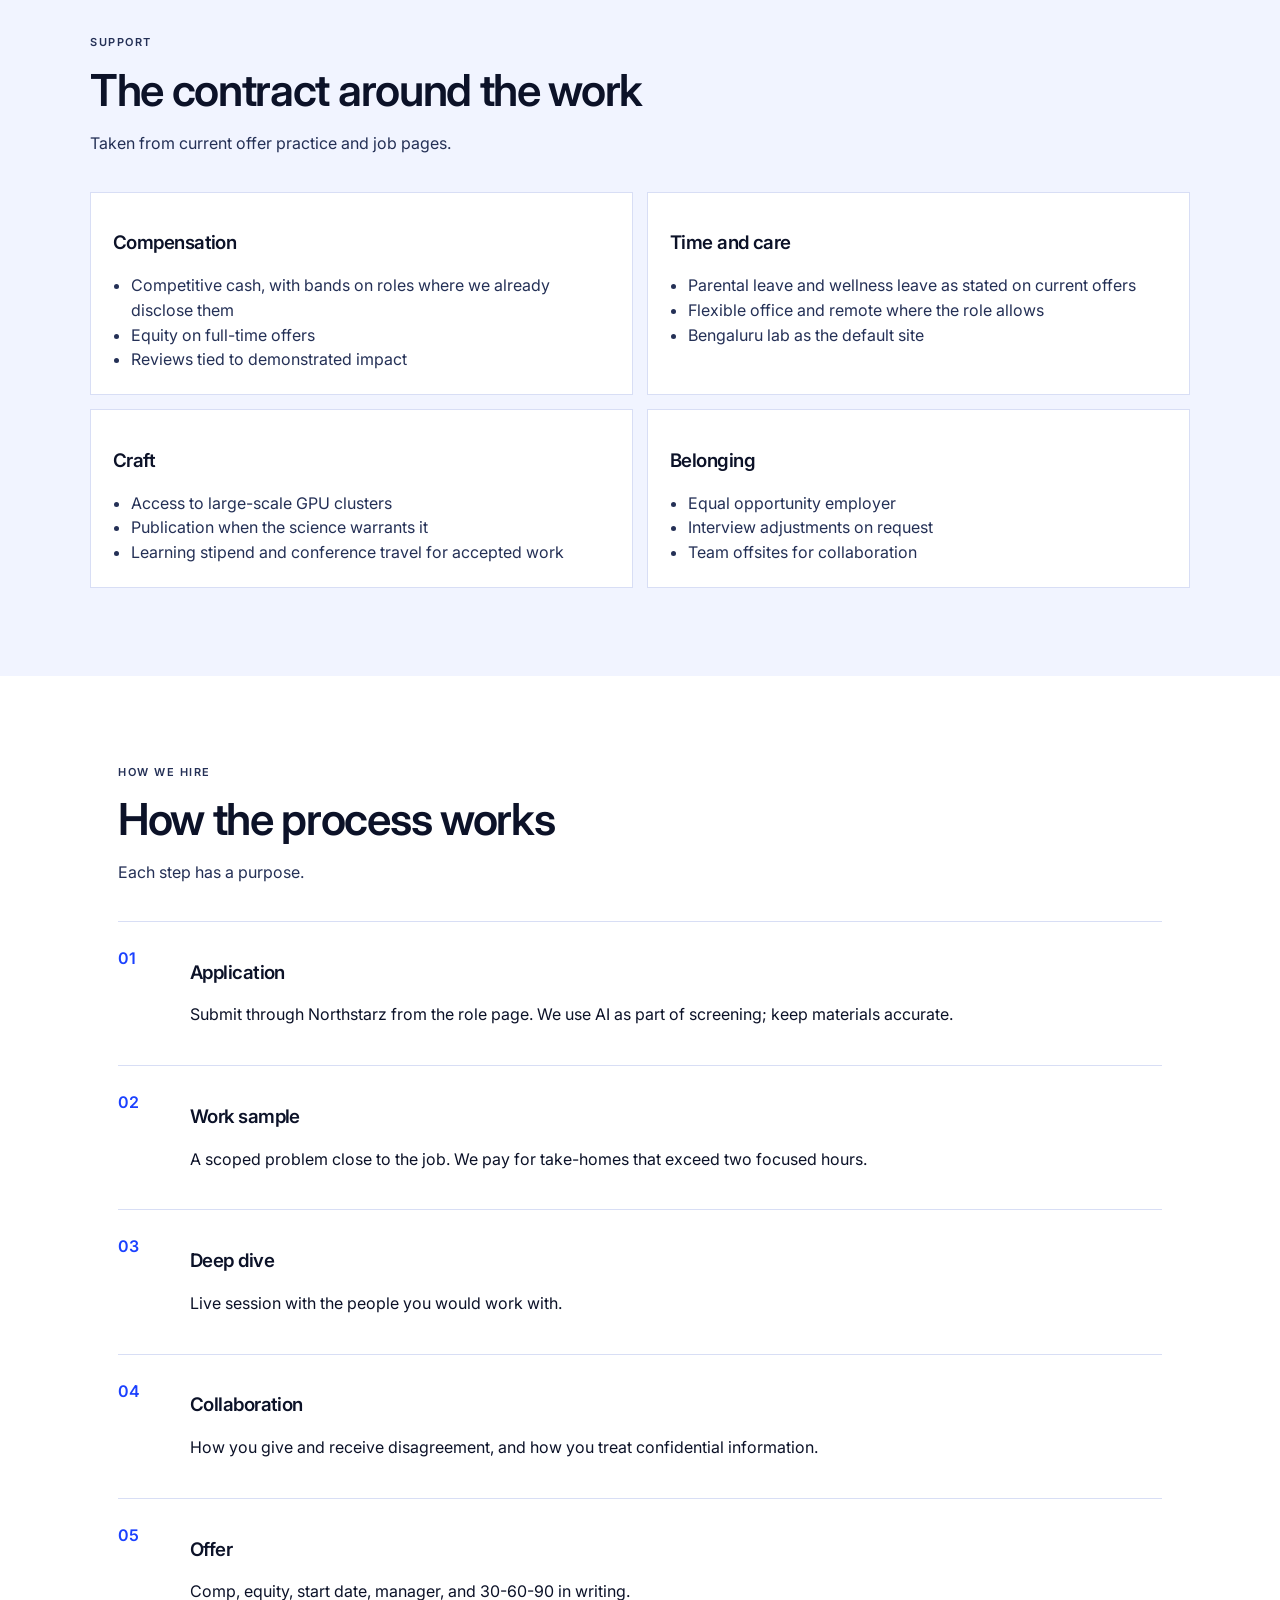
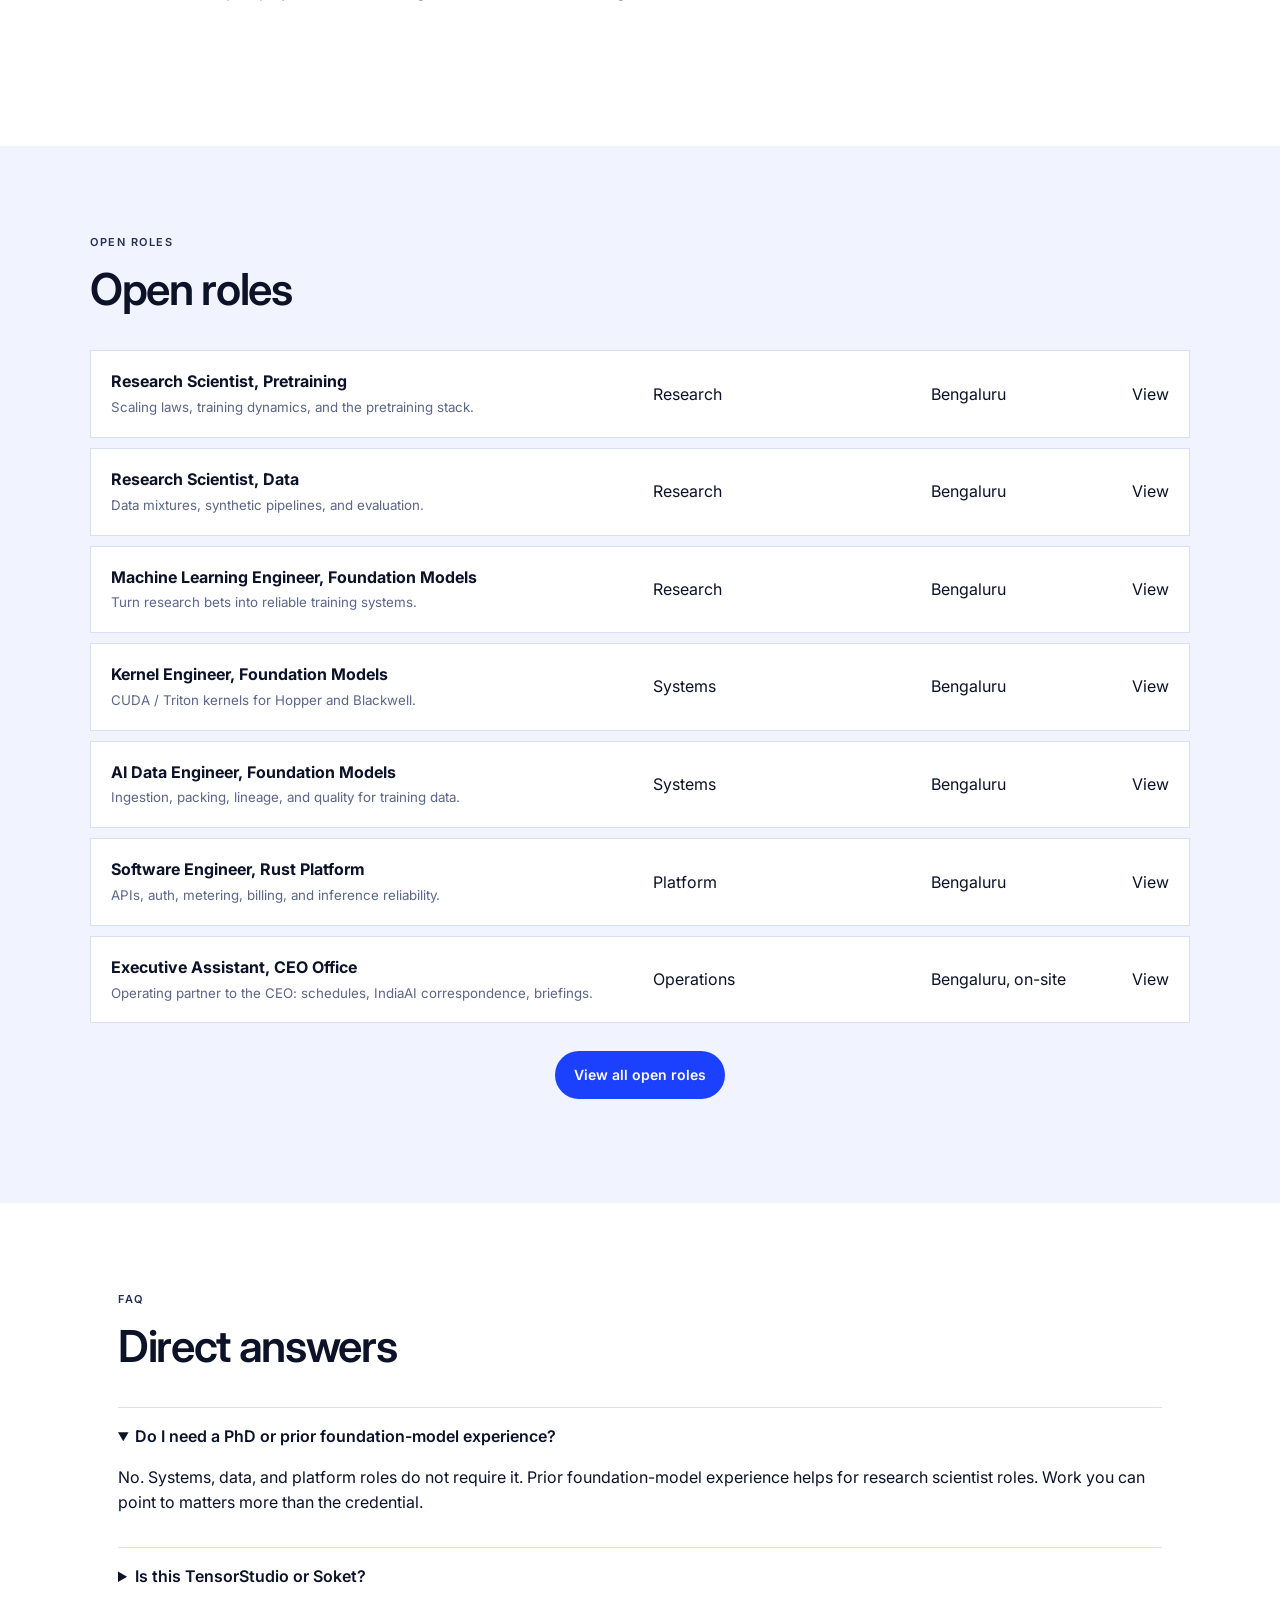
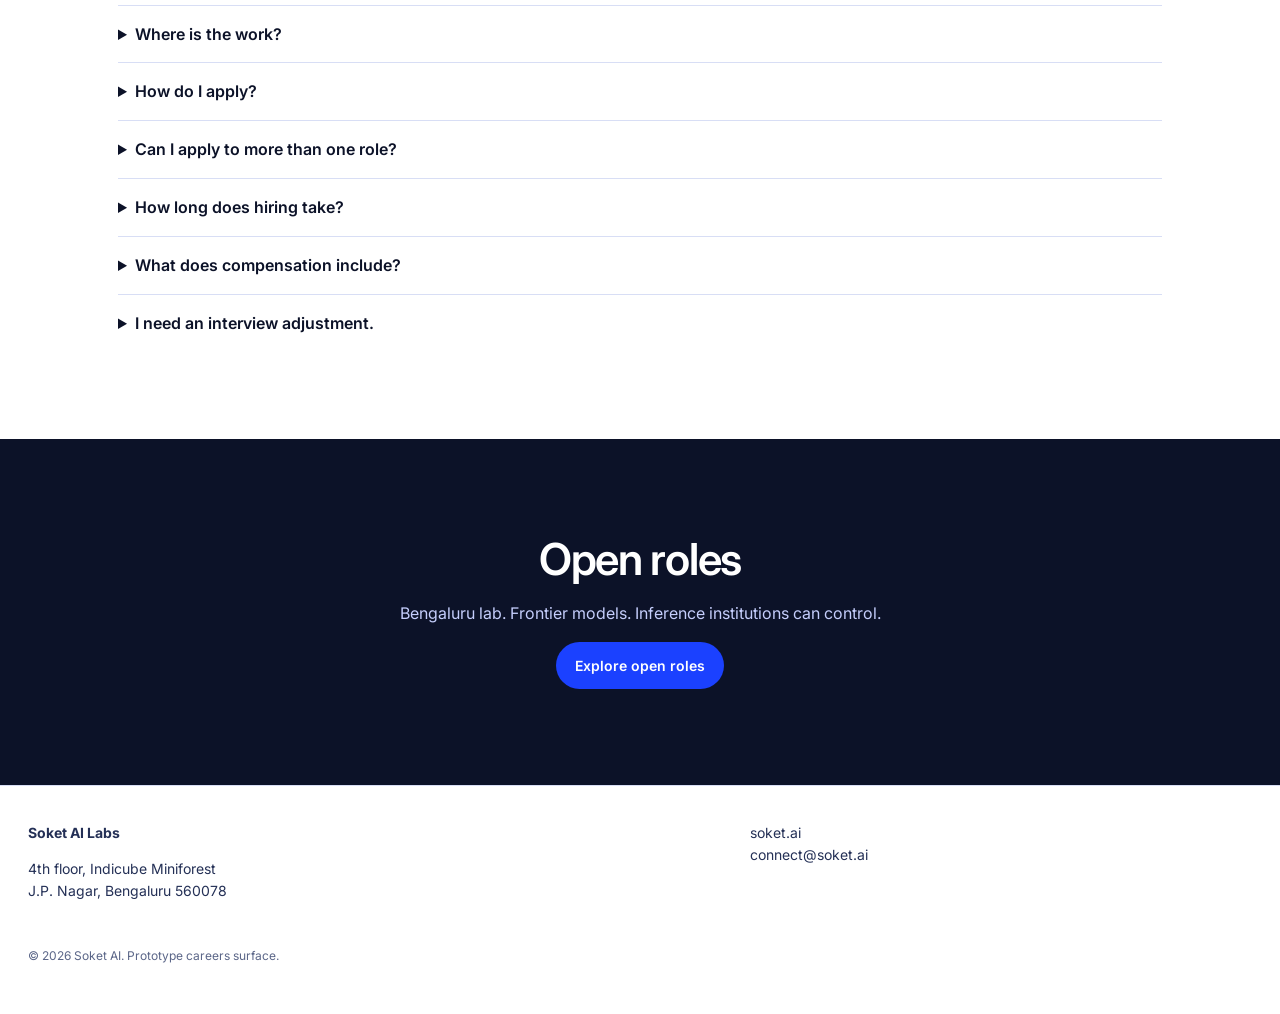
==== commit 5032e605: "Drop hiring notes and GPTW copy; expand FAQ" ====
--- a/index.html
+++ b/index.html
@@ -52,7 +52,7 @@
       <div class="section-head">
         <p class="kicker">Principles</p>
         <h2>How we show up for the work and for each other</h2>
-        <p>Operating rules, written so a new hire and a culture review read the same company.</p>
+        <p>Operating rules, written so a new hire and a manager read the same company.</p>
       </div>
       <div class="principles">
         <article><h3>Put the scientific problem first</h3><p>The work is math, code, reasoning, and multilingual capability.</p></article>
@@ -69,7 +69,7 @@
       <div class="section-head">
         <p class="kicker">Workplace</p>
         <h2>How the workplace is set up</h2>
-        <p>Great Place to Work Certification in India is earned through an employee survey and a review of people practices. This page states the practices we run.</p>
+        <p>These are the practices the lab runs. A new hire and a manager should be able to read the same list.</p>
       </div>
       <div class="gptw">
         <article><h3>Credibility</h3><p>Quarterly lab notes from leadership. Written expectations per role.</p></article>
@@ -77,7 +77,7 @@
         <article><h3>Fairness</h3><p>Structured interviews. Rubrics before the first call. Pay conversations include equity.</p></article>
         <article><h3>Pride</h3><p>Names on papers, kernels, datasets, and harnesses.</p></article>
         <article><h3>Camaraderie</h3><p>One Bengaluru floor. New joiners get a named buddy and a 30-60-90 plan.</p></article>
-        <article><h3>Voice</h3><p>Anonymous pulse every quarter. Full Trust Index census when we enter Certification.</p></article>
+        <article><h3>Voice</h3><p>Anonymous pulse every quarter. Every action item has an owner.</p></article>
       </div>
     </section>
     <section class="section alt" id="support">
@@ -90,7 +90,7 @@
         <div><h3>Compensation</h3><ul><li>Competitive cash, with bands on roles where we already disclose them</li><li>Equity on full-time offers</li><li>Reviews tied to demonstrated impact</li></ul></div>
         <div><h3>Time and care</h3><ul><li>Parental leave and wellness leave as stated on current offers</li><li>Flexible office and remote where the role allows</li><li>Bengaluru lab as the default site</li></ul></div>
         <div><h3>Craft</h3><ul><li>Access to large-scale GPU clusters</li><li>Publication when the science warrants it</li><li>Learning stipend and conference travel for accepted work</li></ul></div>
-        <div><h3>Belonging</h3><ul><li>Equal opportunity employer</li><li>Interview accommodations on request</li><li>Team offsites for collaboration</li></ul></div>
+        <div><h3>Belonging</h3><ul><li>Equal opportunity employer</li><li>Interview adjustments on request</li><li>Team offsites for collaboration</li></ul></div>
       </div>
     </section>
     <section class="section" id="hire">
@@ -106,12 +106,6 @@
         <li><h3>Collaboration</h3><p>How you give and receive disagreement, and how you treat confidential information.</p></li>
         <li><h3>Offer</h3><p>Comp, equity, start date, manager, and 30-60-90 in writing.</p></li>
       </ol>
-      <aside class="notes">
-        <p><strong>Email domain.</strong> Recruiters write from @soket.ai or the Northstarz ATS.</p>
-        <p><strong>Re-apply.</strong> Wait six months unless the role is materially different.</p>
-        <p><strong>Location.</strong> Most roles are Bengaluru-first.</p>
-        <p><strong>Accommodations.</strong> Write to connect@soket.ai before any interview.</p>
-      </aside>
     </section>
     <section class="section alt">
       <div class="section-head"><p class="kicker">Open roles</p><h2>Open roles</h2></div>
@@ -120,9 +114,14 @@
     </section>
     <section class="section" id="faq">
       <div class="section-head"><p class="kicker">FAQ</p><h2>Direct answers</h2></div>
-      <details open><summary>Do I need a PhD or prior foundation-model experience?</summary><p>No. Systems, data, and platform work do not require it.</p></details>
-      <details><summary>Is this TensorStudio or Soket?</summary><p>You join Soket AI. This page uses soket.ai only.</p></details>
-      <details><summary>Are you Great Place to Work certified?</summary><p>Not yet. We will not display a badge we have not earned.</p></details>
+      <details open><summary>Do I need a PhD or prior foundation-model experience?</summary><p>No. Systems, data, and platform roles do not require it. Prior foundation-model experience helps for research scientist roles. Work you can point to matters more than the credential.</p></details>
+      <details><summary>Is this TensorStudio or Soket?</summary><p>You join Soket AI. This page and every offer letter use soket.ai only.</p></details>
+      <details><summary>Where is the work?</summary><p>Most roles are Bengaluru-first, at Indicube Miniforest, J.P. Nagar. Research roles can start remote with planned time on site.</p></details>
+      <details><summary>How do I apply?</summary><p>Open the role and submit through Northstarz. Recruiters write from @soket.ai or the ATS. We do not ask for payment or banking details to process an offer.</p></details>
+      <details><summary>Can I apply to more than one role?</summary><p>Pick the role whose workload you can already describe. If another fit is clearer, we will move you.</p></details>
+      <details><summary>How long does hiring take?</summary><p>A complete loop is usually two to four weeks after the work sample. We give written feedback when the loop was long enough to be useful.</p></details>
+      <details><summary>What does compensation include?</summary><p>Cash plus equity on full-time offers. Some technical roles already publish bands on the role page. The offer states cash, equity, start date, manager, and a 30-60-90 plan.</p></details>
+      <details><summary>I need an interview adjustment.</summary><p>Write to connect@soket.ai before the scheduled session. We will change format, time, or tooling.</p></details>
     </section>
     <section class="close">
       <h2>Open roles</h2>
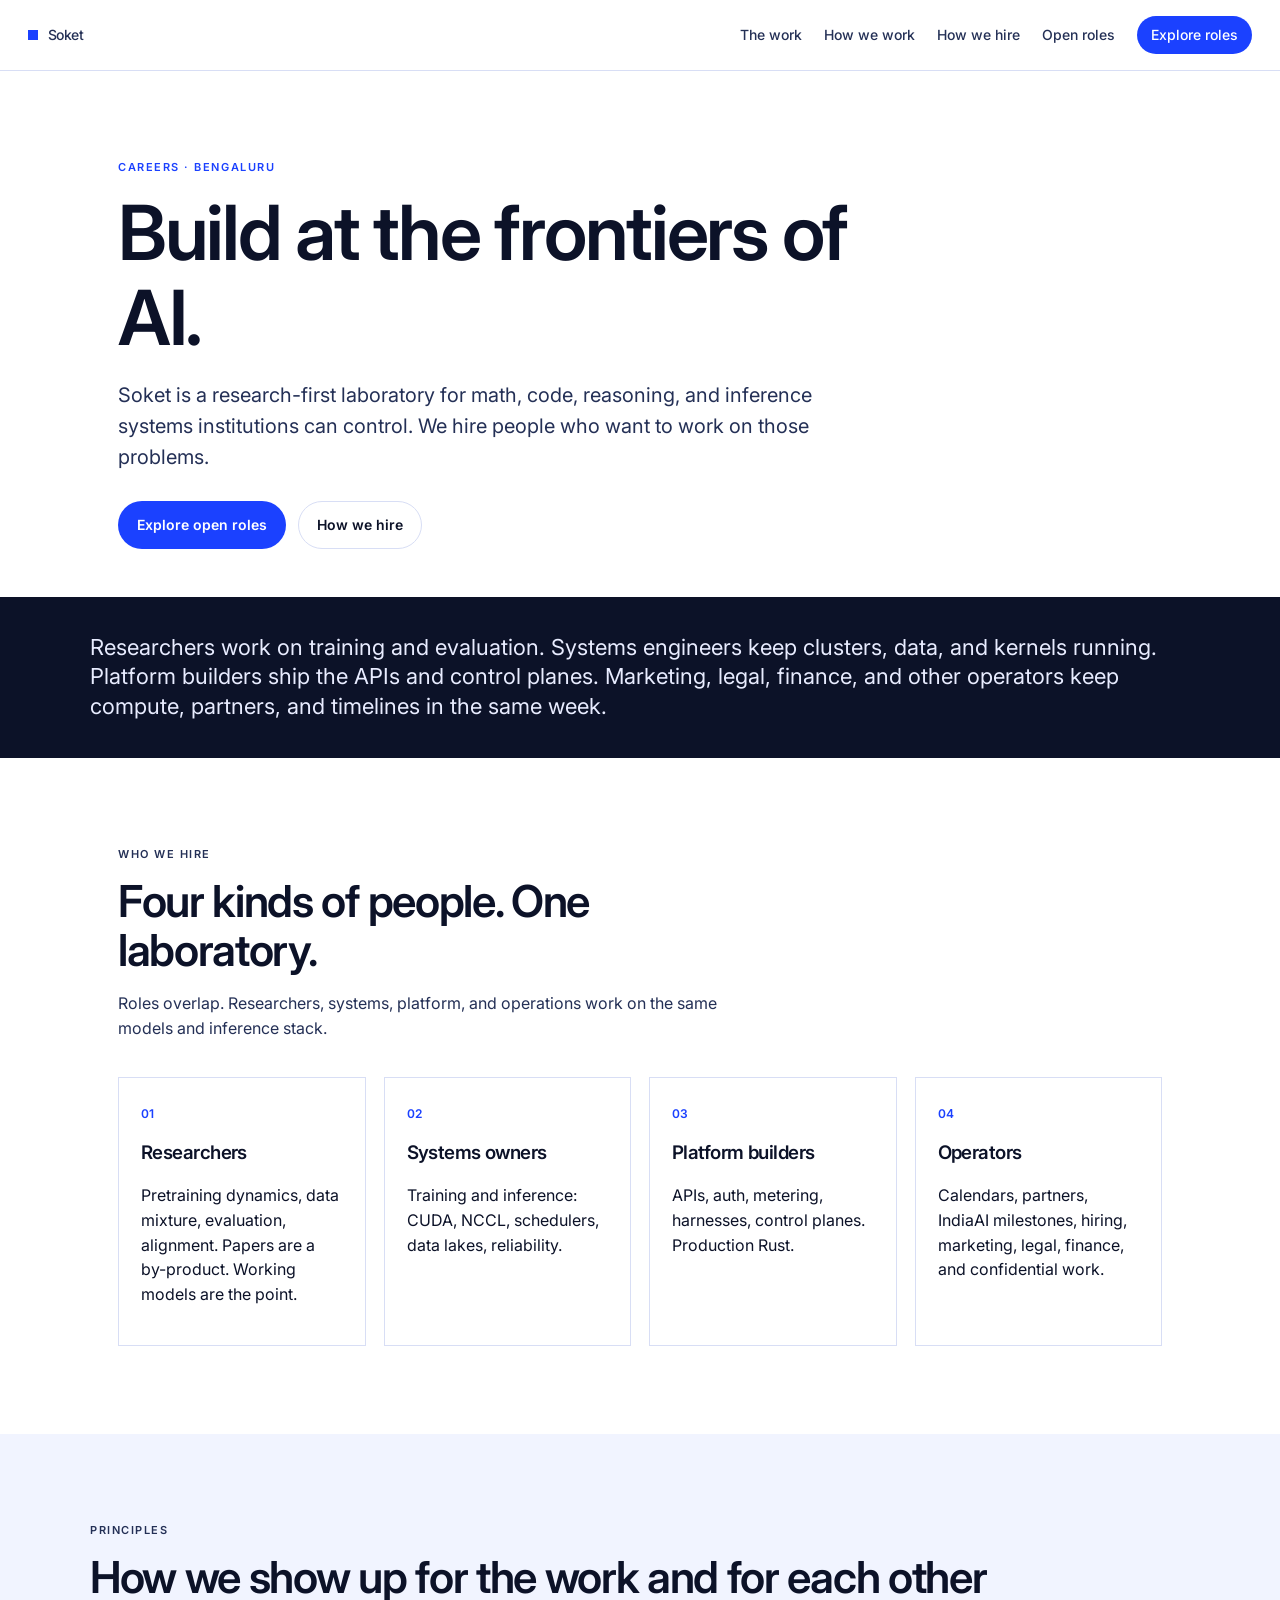
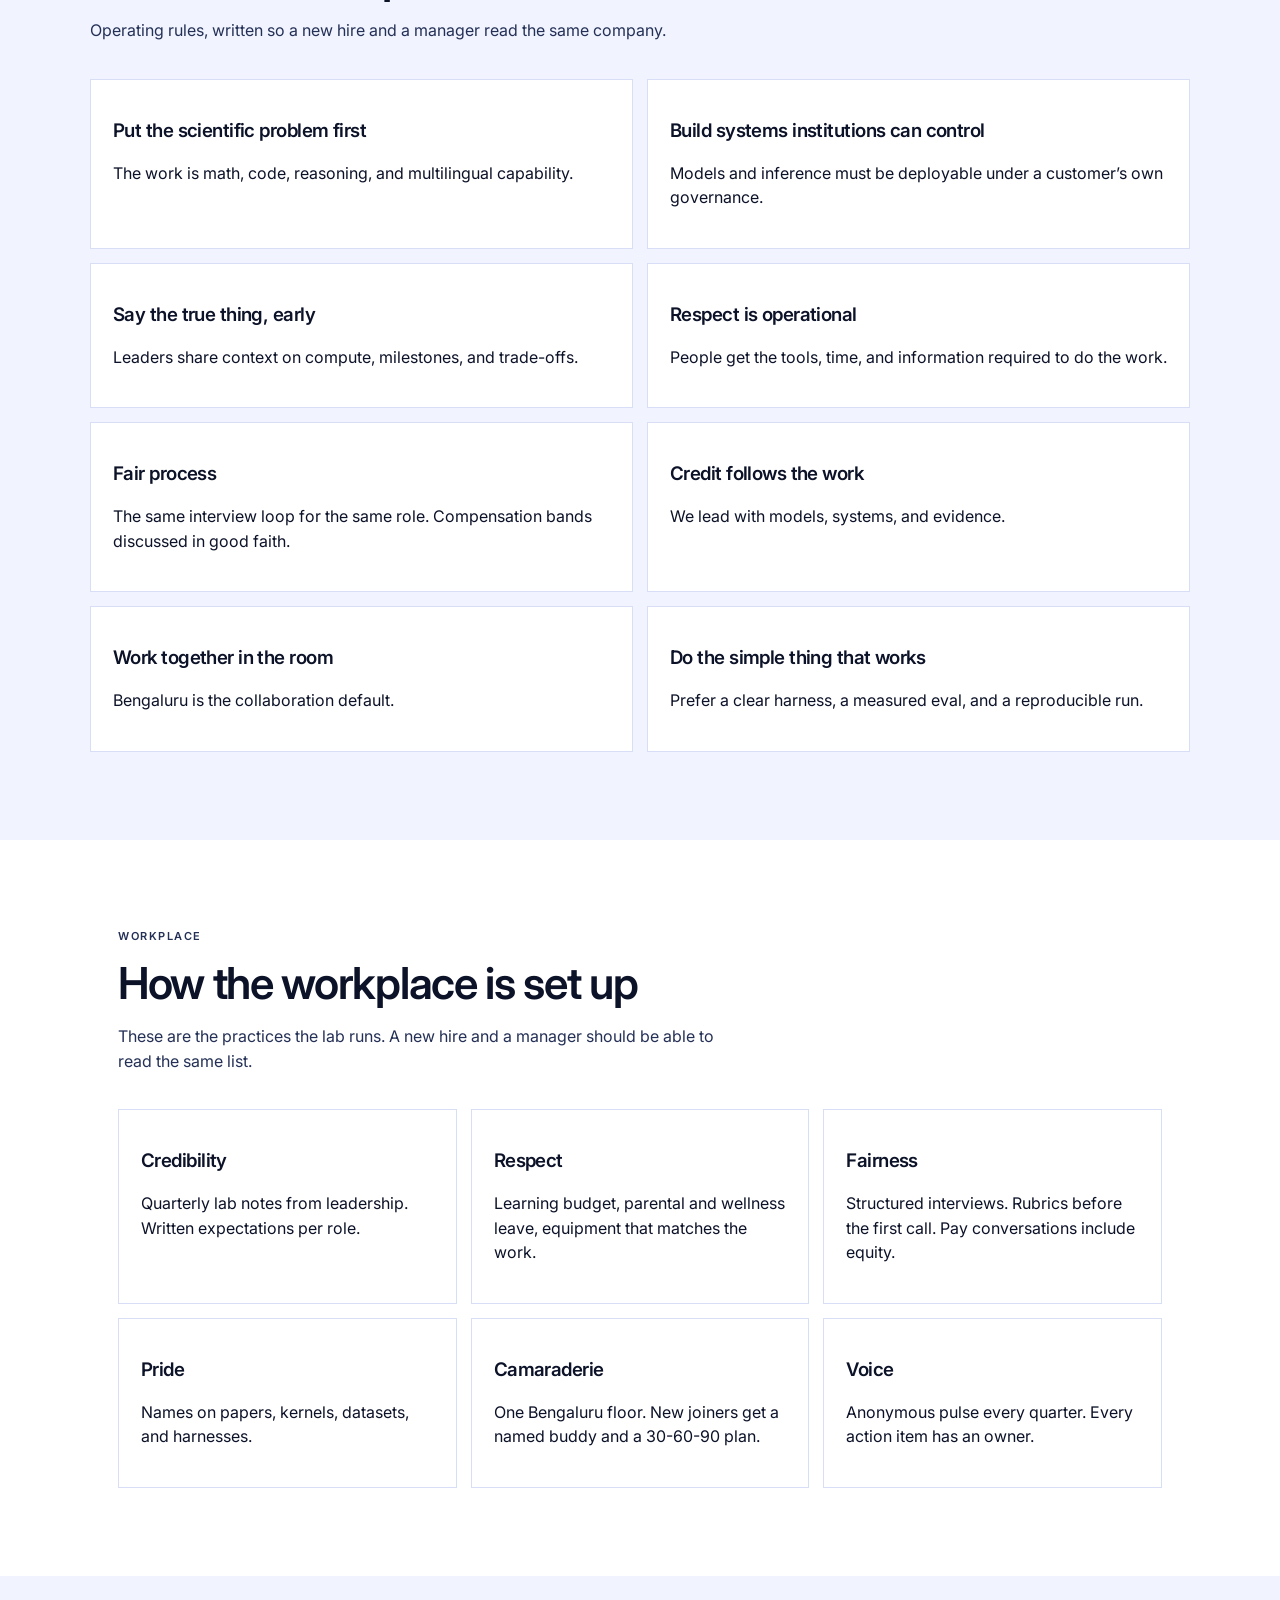
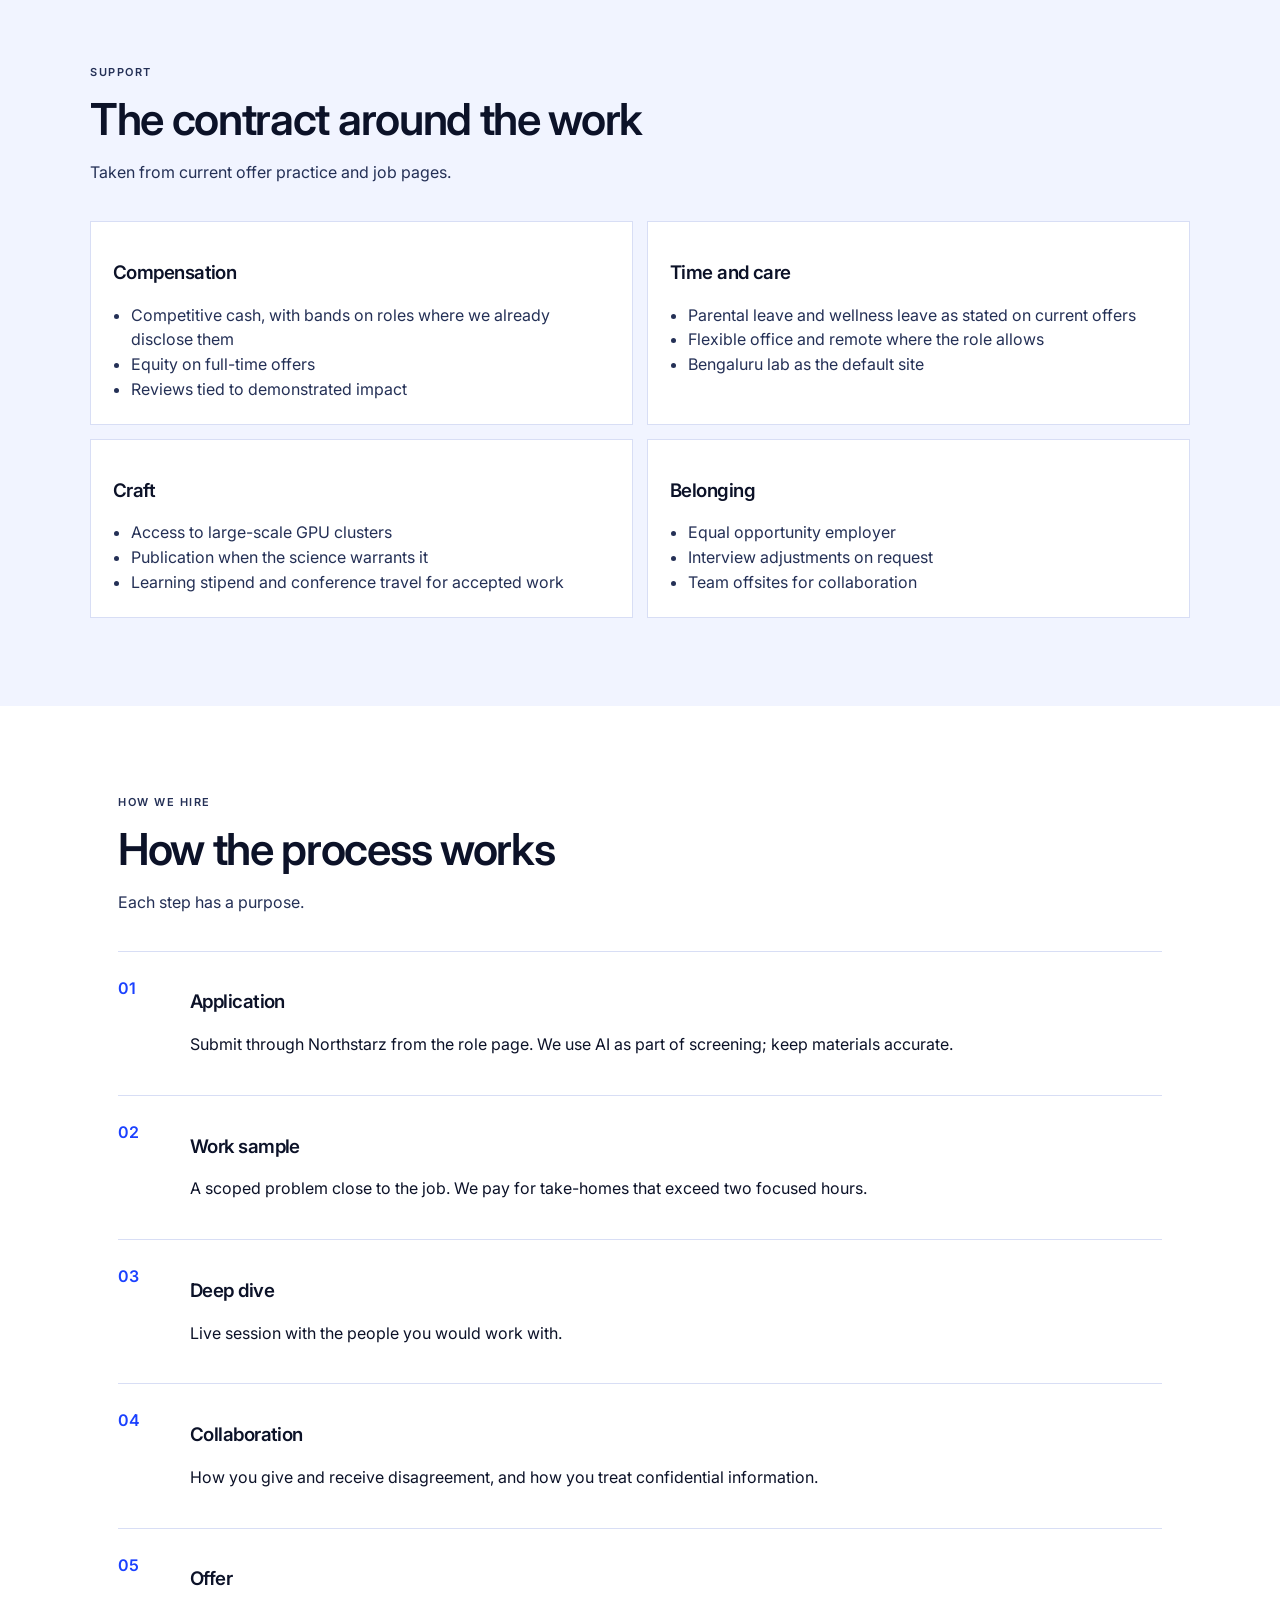
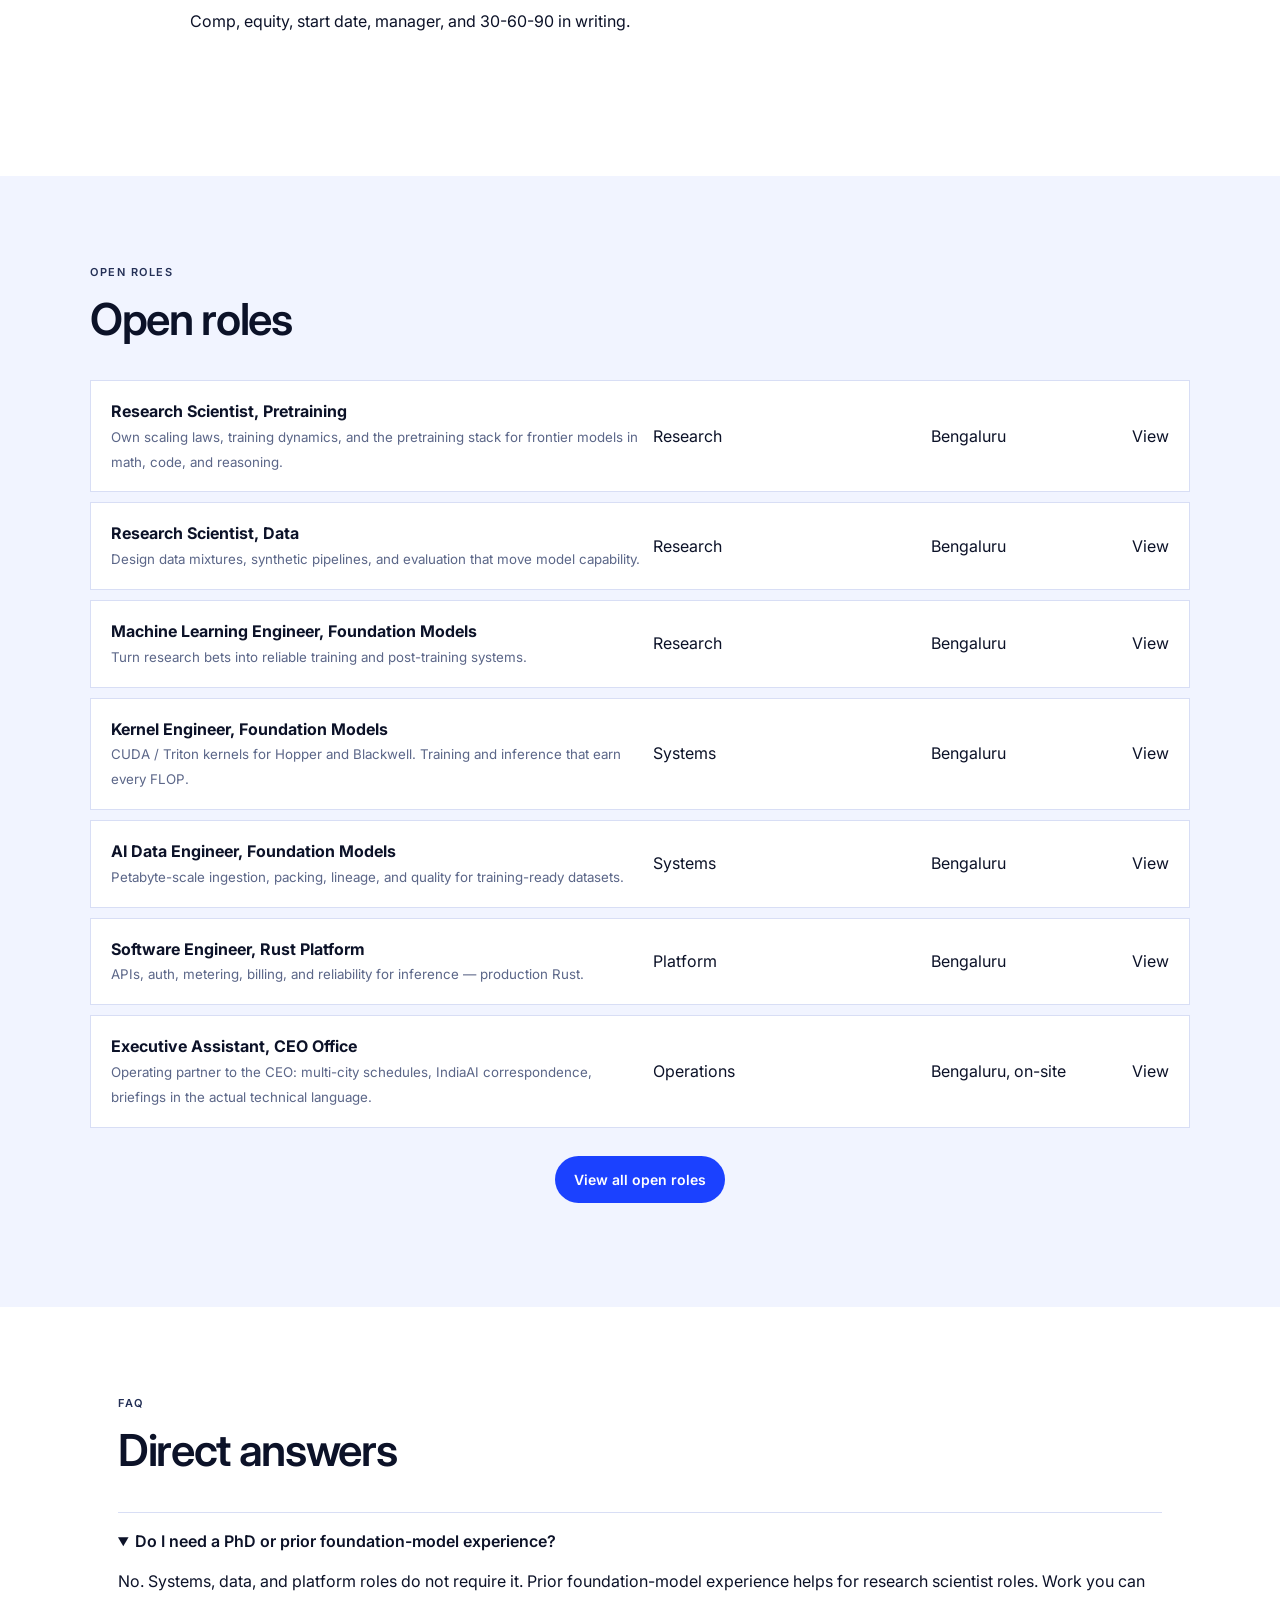
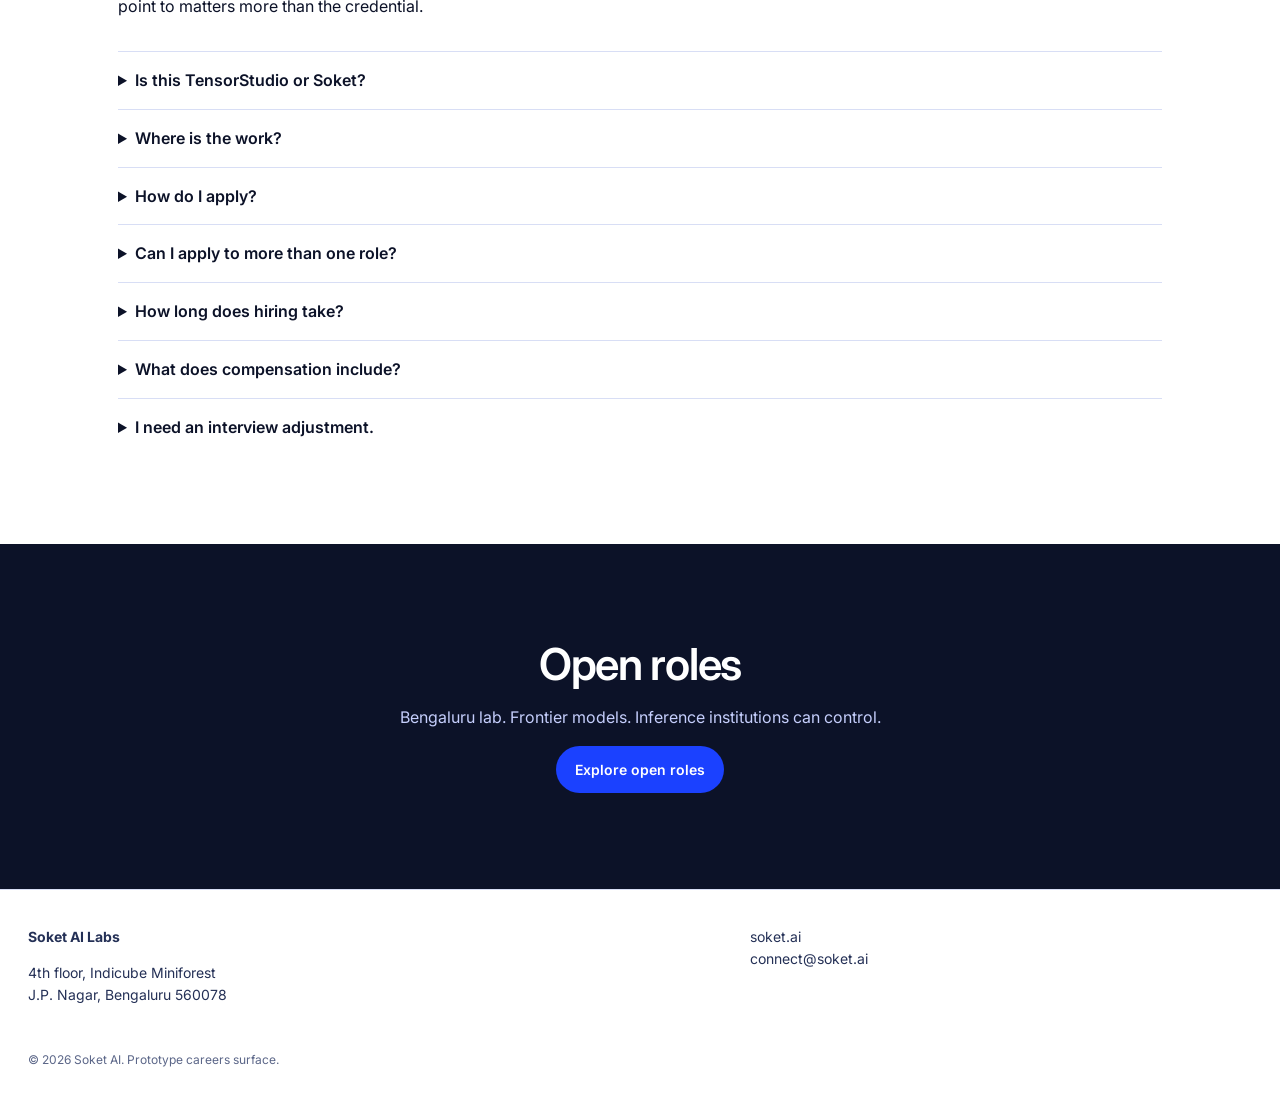
==== commit 870d8fca: "Widen the work strip to platform, marketing, legal, finance" ====
--- a/index.html
+++ b/index.html
@@ -33,7 +33,7 @@
       </div>
     </section>
     <section class="strip" id="work">
-      <p>Researchers work on training and evaluation. Engineers keep clusters, data, and kernels running. Operators keep compute, partners, and government timelines in the same week.</p>
+      <p>Researchers work on training and evaluation. Systems engineers keep clusters, data, and kernels running. Platform builders ship the APIs and control planes. Marketing, legal, finance, and other operators keep compute, partners, and timelines in the same week.</p>
     </section>
     <section class="section">
       <div class="section-head">
@@ -45,7 +45,7 @@
         <article><span>01</span><h3>Researchers</h3><p>Pretraining dynamics, data mixture, evaluation, alignment. Papers are a by-product. Working models are the point.</p></article>
         <article><span>02</span><h3>Systems owners</h3><p>Training and inference: CUDA, NCCL, schedulers, data lakes, reliability.</p></article>
         <article><span>03</span><h3>Platform builders</h3><p>APIs, auth, metering, harnesses, control planes. Production Rust.</p></article>
-        <article><span>04</span><h3>Operators</h3><p>Calendars, partners, IndiaAI milestones, hiring, and confidential work.</p></article>
+        <article><span>04</span><h3>Operators</h3><p>Calendars, partners, IndiaAI milestones, hiring, marketing, legal, finance, and confidential work.</p></article>
       </div>
     </section>
     <section class="section alt" id="how">
--- a/styles.css
+++ b/styles.css
@@ -82,6 +82,9 @@
 .legal { grid-column: 1 / -1; color: var(--muted); font-size: 12px; }
 .role { max-width: 820px; margin: 0 auto; padding: 48px 28px 96px; }
 .role .meta { color: var(--muted); display: flex; gap: 16px; flex-wrap: wrap; }
+.role h2 { font-size: 22px; margin: 36px 0 12px; }
+.role ul { margin: 0; padding-left: 20px; color: var(--ink-2); }
+.role li { margin: 0 0 8px; }
 @media (max-width: 900px) {
   .nav nav a:not(.nav-cta) { display: none; }
   .hero-meta, .grid-4, .gptw, .principles, .benefits, .job { grid-template-columns: 1fr; }
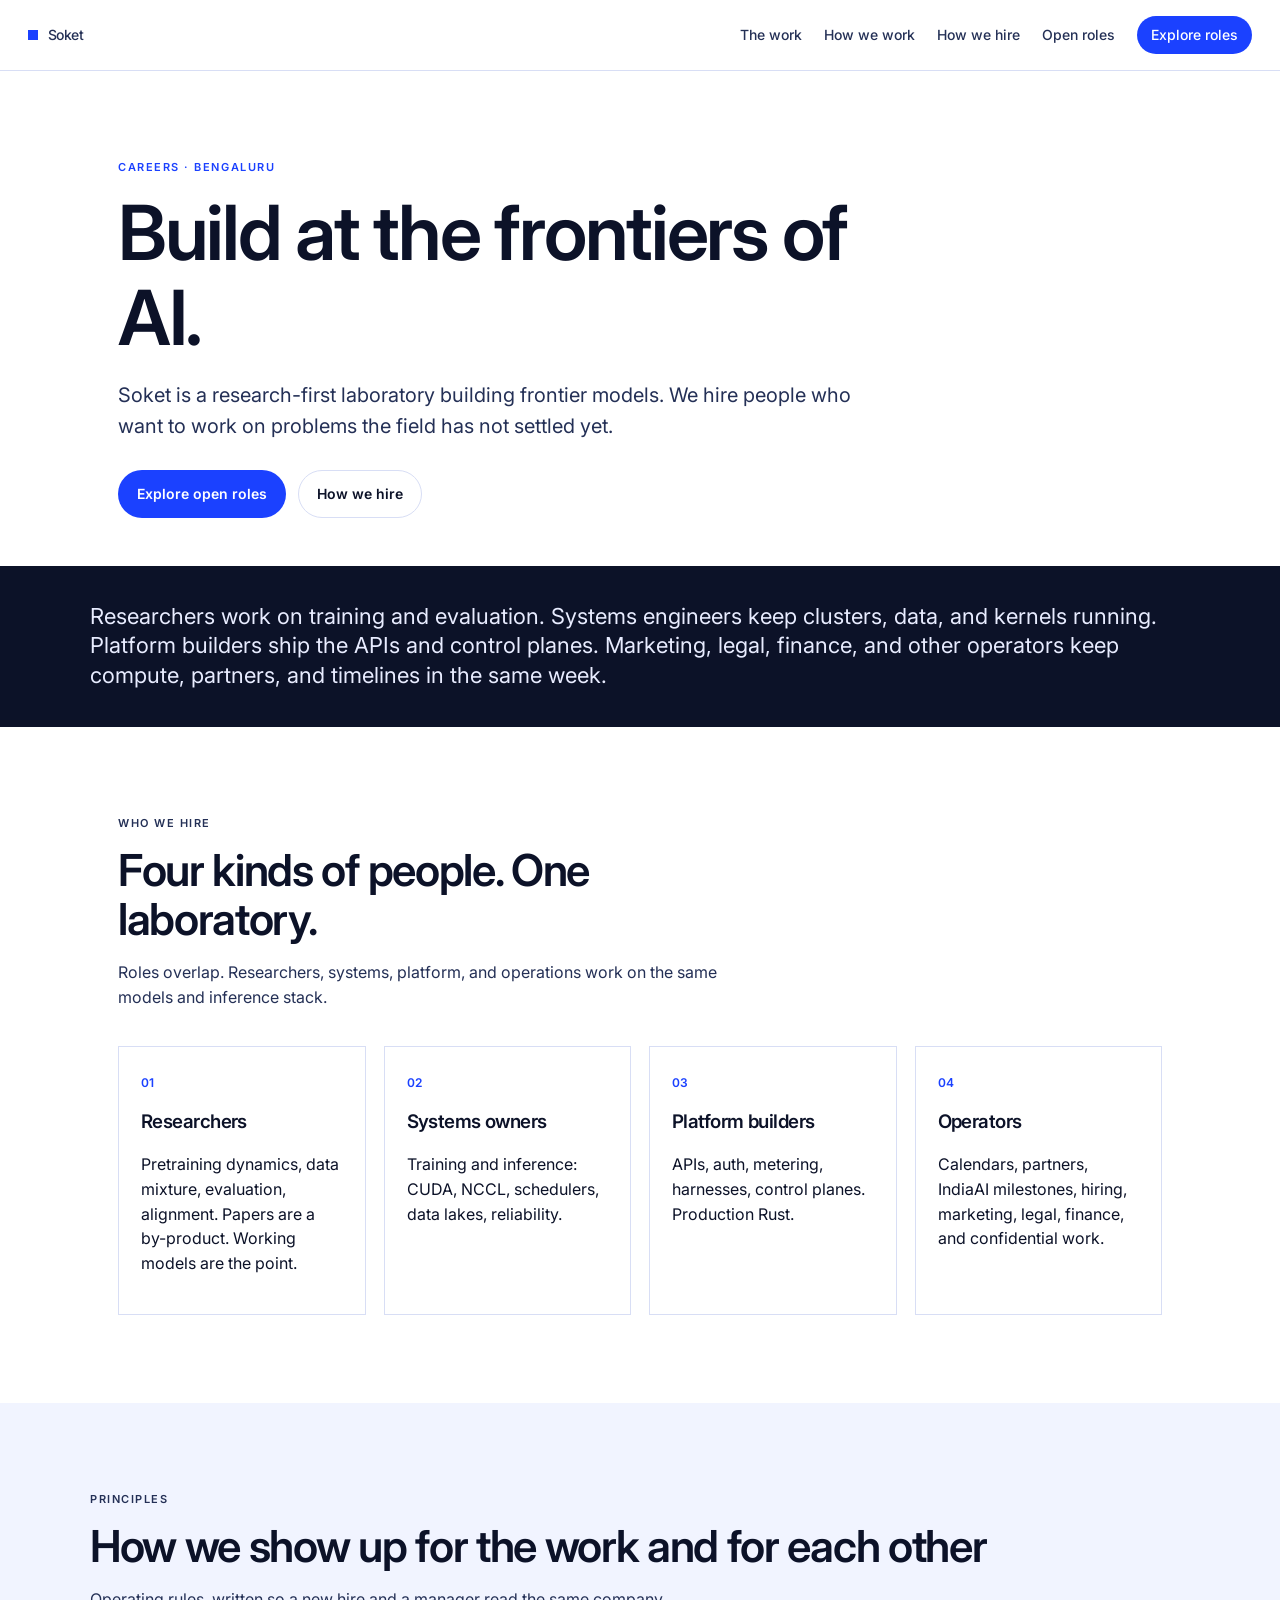
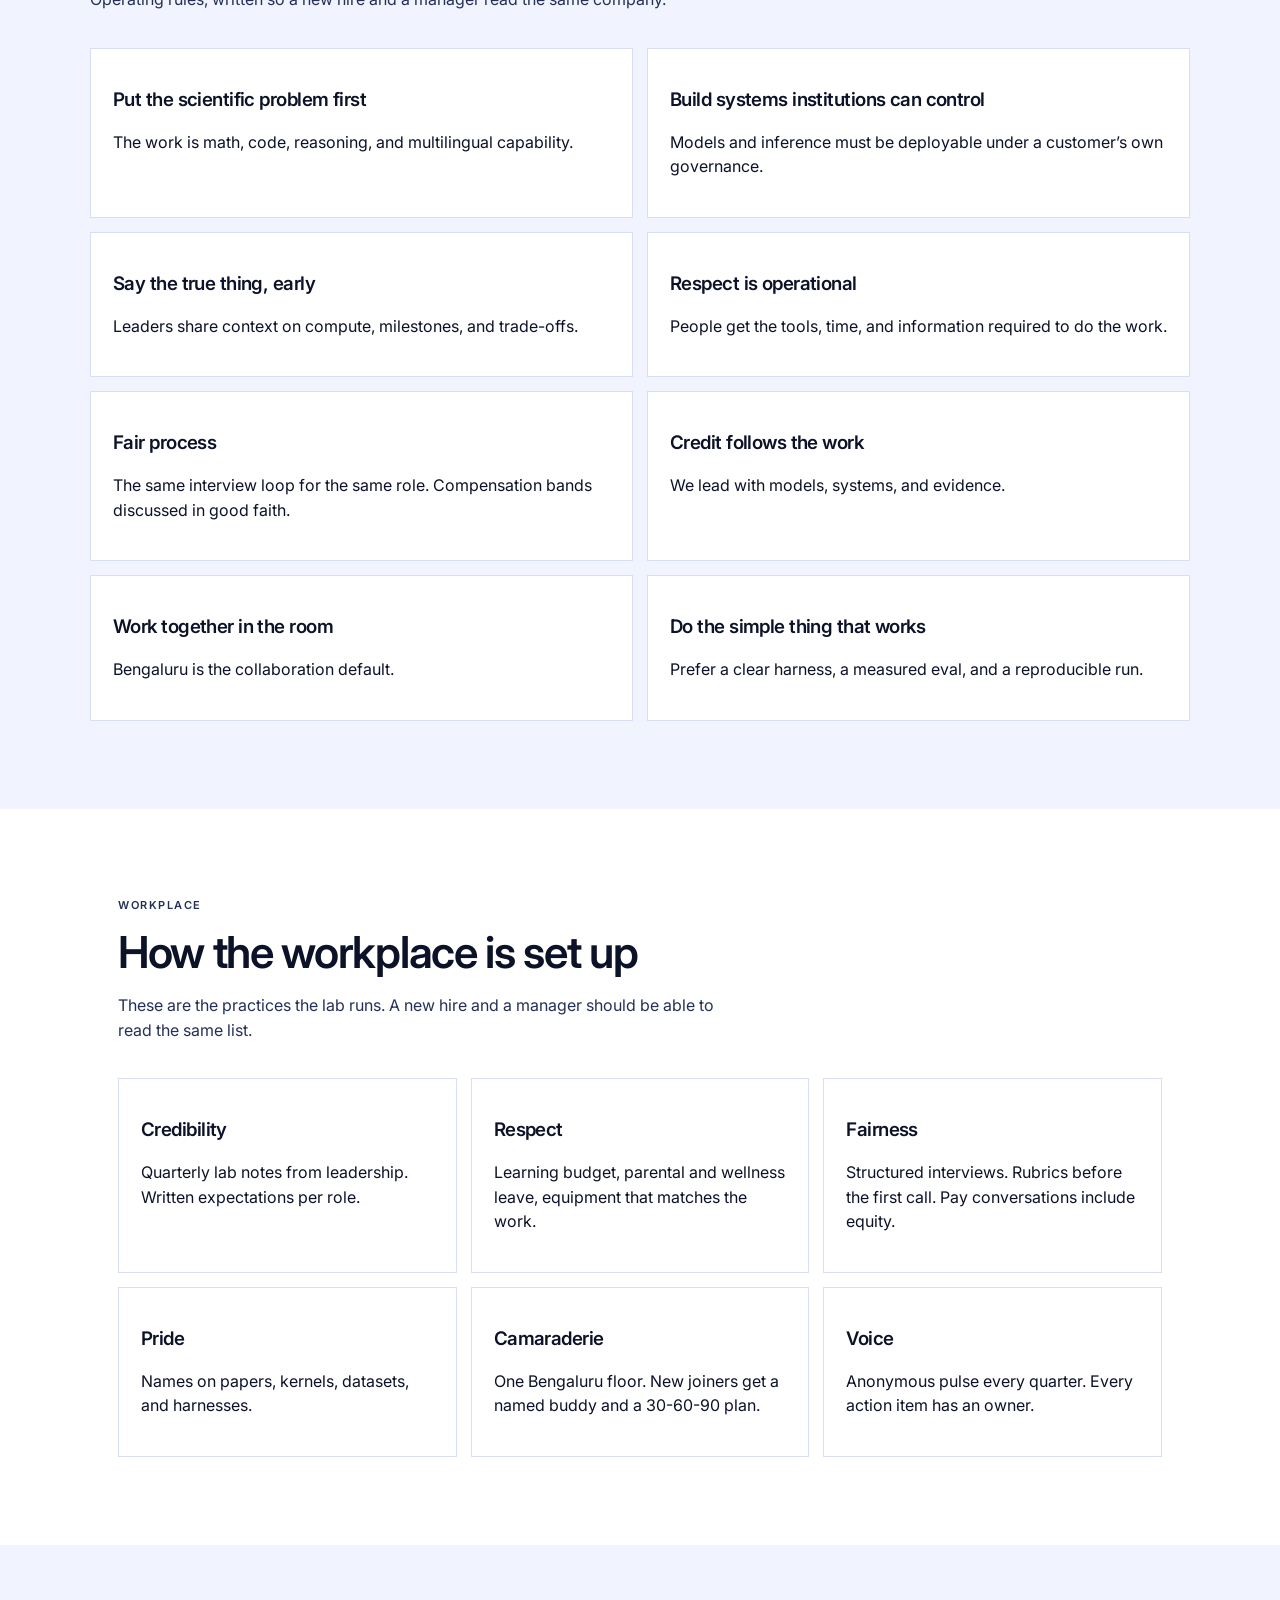
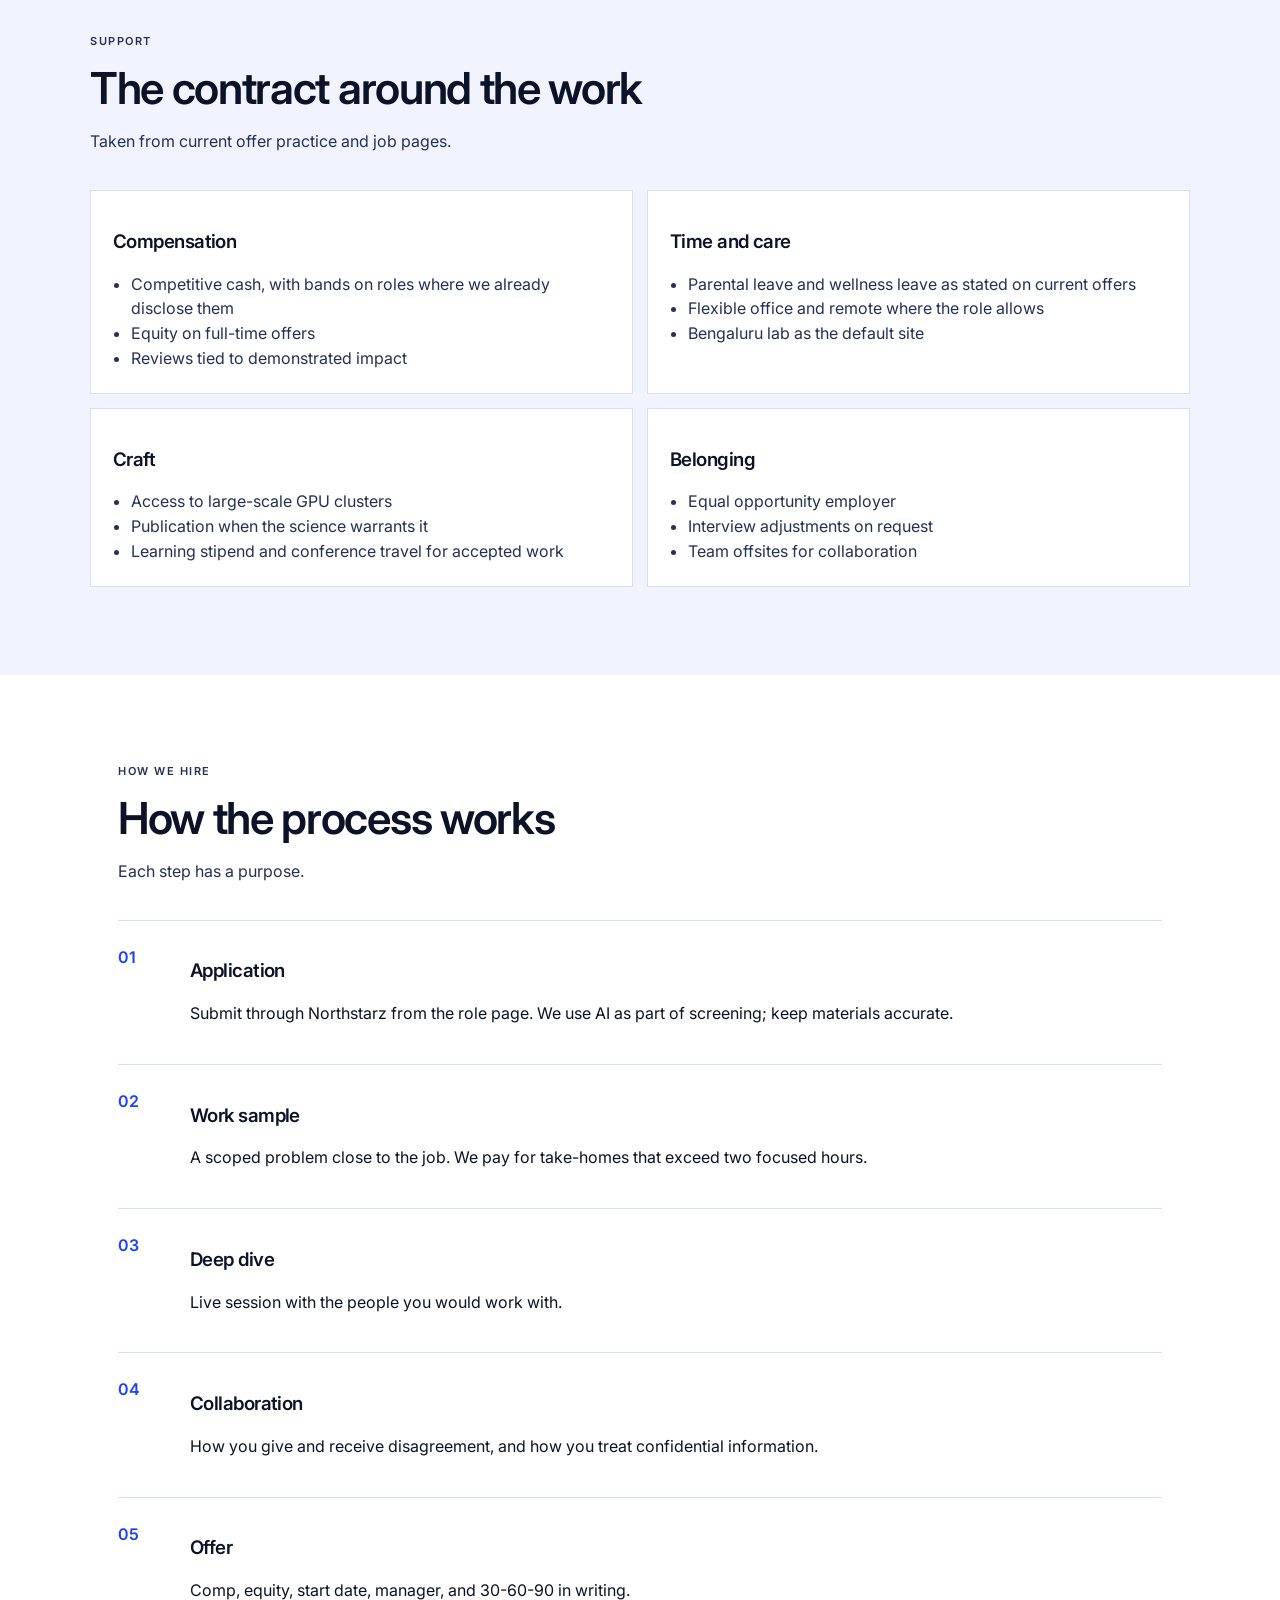
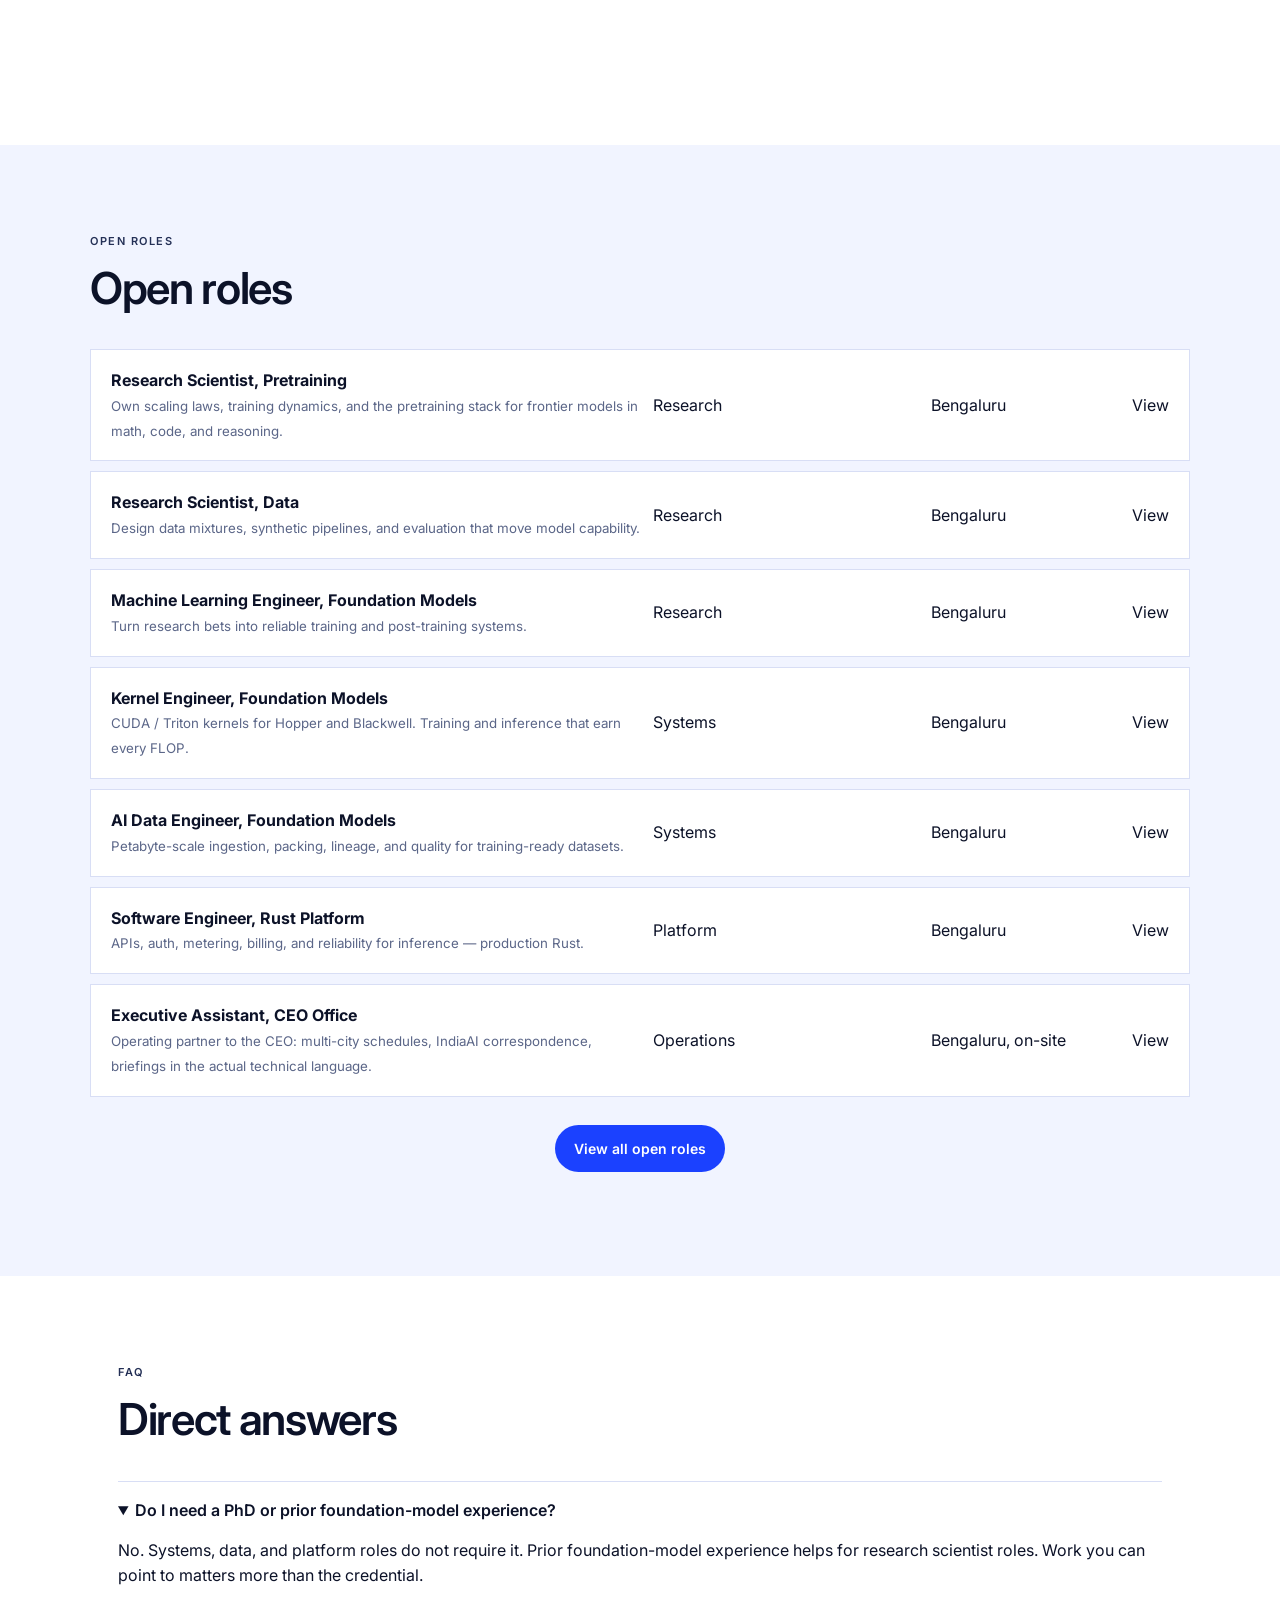
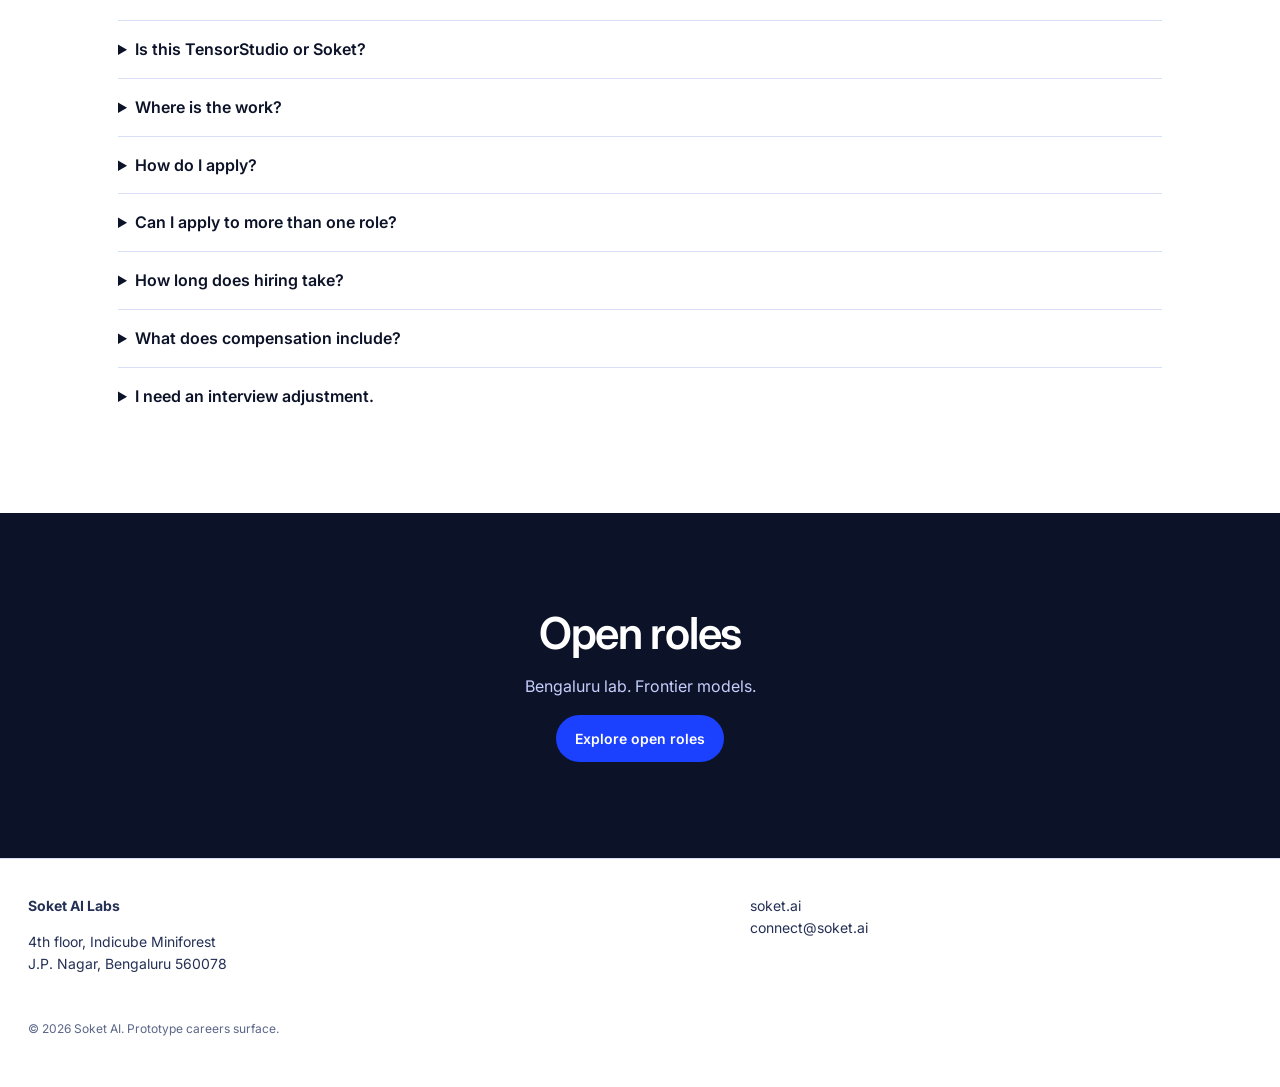
==== commit 2e7d1336: "Rephrase hero lede: ambitious, no MCR or inference stack" ====
--- a/index.html
+++ b/index.html
@@ -4,7 +4,7 @@
   <meta charset="UTF-8" />
   <meta name="viewport" content="width=device-width, initial-scale=1" />
   <title>Careers — Soket AI | Frontier models you can control</title>
-  <meta name="description" content="Soket is a research-first lab building frontier models and inference systems institutions can control." />
+  <meta name="description" content="Soket is a research-first laboratory building frontier models. Careers in Bengaluru." />
   <link rel="preconnect" href="https://fonts.googleapis.com" />
   <link rel="preconnect" href="https://fonts.gstatic.com" crossorigin />
   <link href="https://fonts.googleapis.com/css2?family=Inter:wght@400;500;600;700&display=swap" rel="stylesheet" />
@@ -26,7 +26,7 @@
     <section class="hero">
       <p class="kicker">Careers · Bengaluru</p>
       <h1>Build at the frontiers of AI.</h1>
-      <p class="lede">Soket is a research-first laboratory for math, code, reasoning, and inference systems institutions can control. We hire people who want to work on those problems.</p>
+      <p class="lede">Soket is a research-first laboratory building frontier models. We hire people who want to work on problems the field has not settled yet.</p>
       <div class="hero-actions">
         <a class="btn btn-primary" href="jobs.html">Explore open roles</a>
         <a class="btn btn-ghost" href="#hire">How we hire</a>
@@ -125,7 +125,7 @@
     </section>
     <section class="close">
       <h2>Open roles</h2>
-      <p>Bengaluru lab. Frontier models. Inference institutions can control.</p>
+      <p>Bengaluru lab. Frontier models.</p>
       <a class="btn btn-primary" href="jobs.html">Explore open roles</a>
     </section>
   </main>
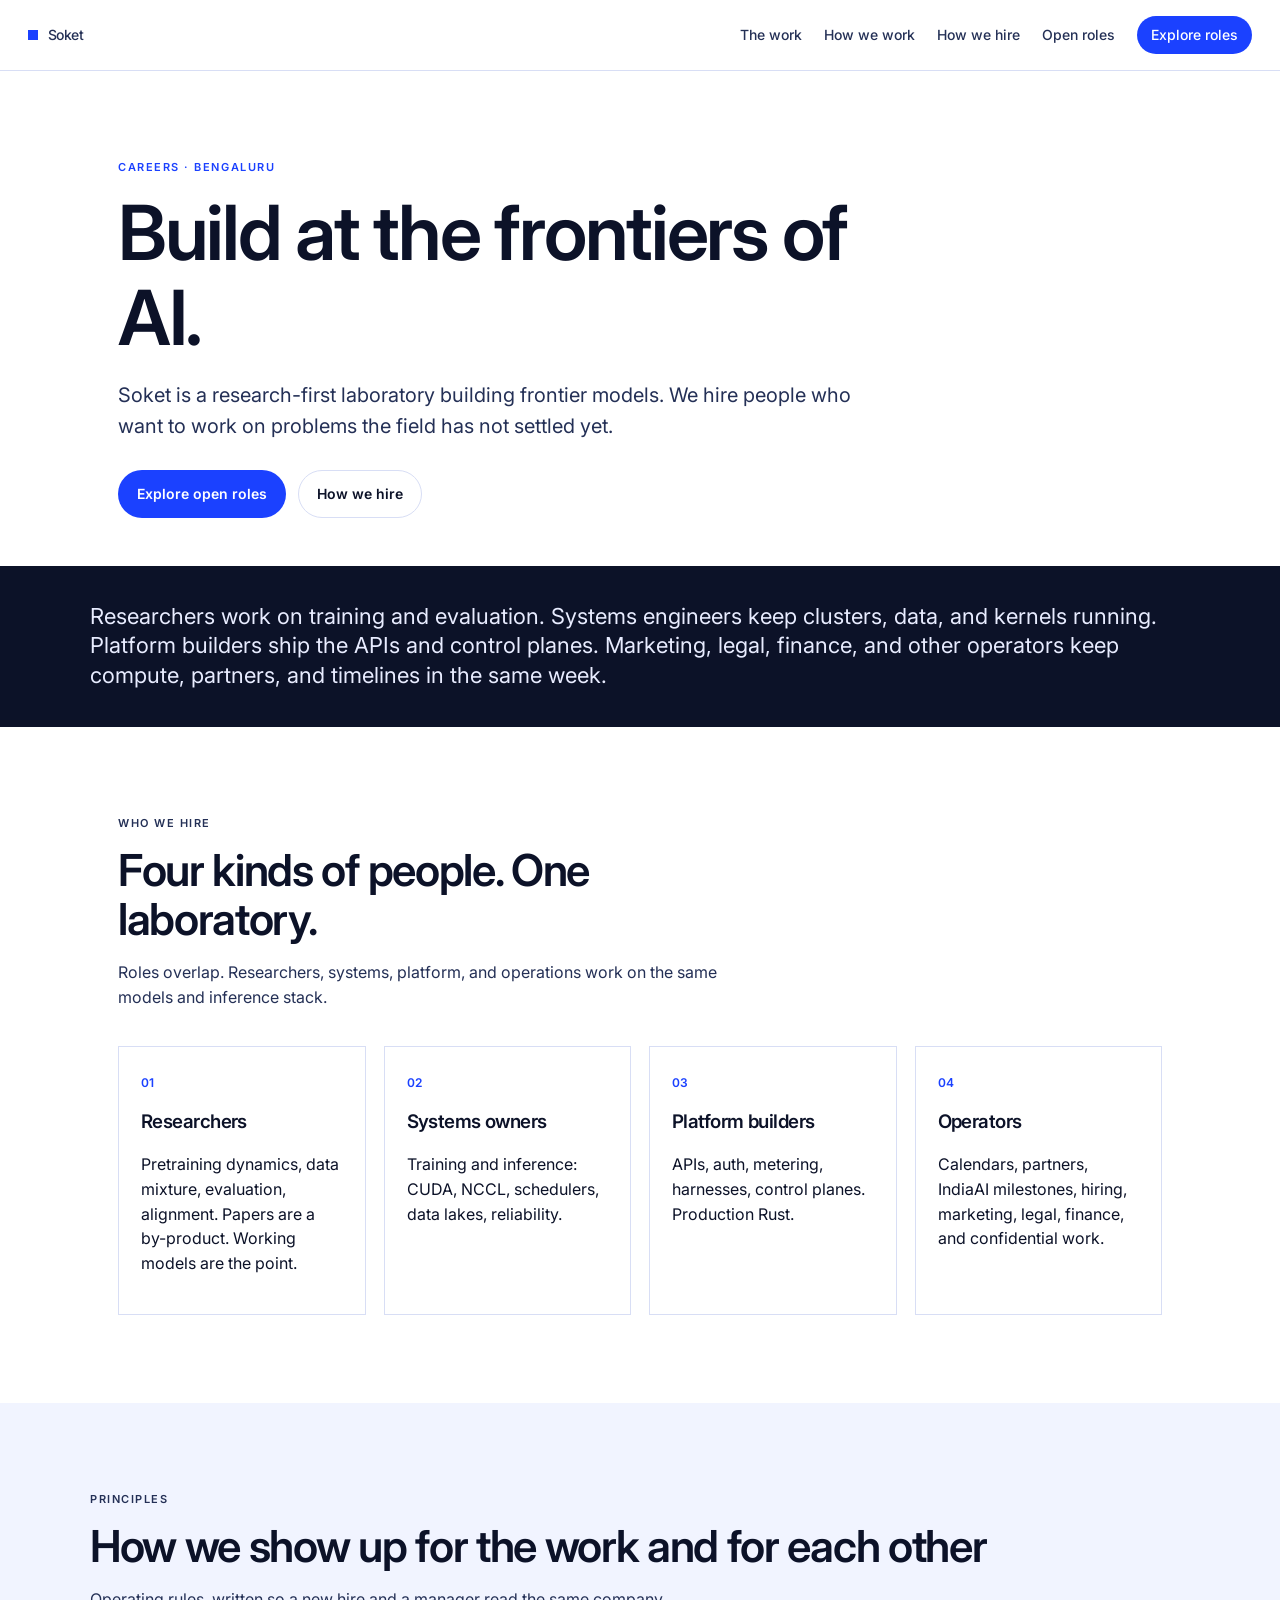
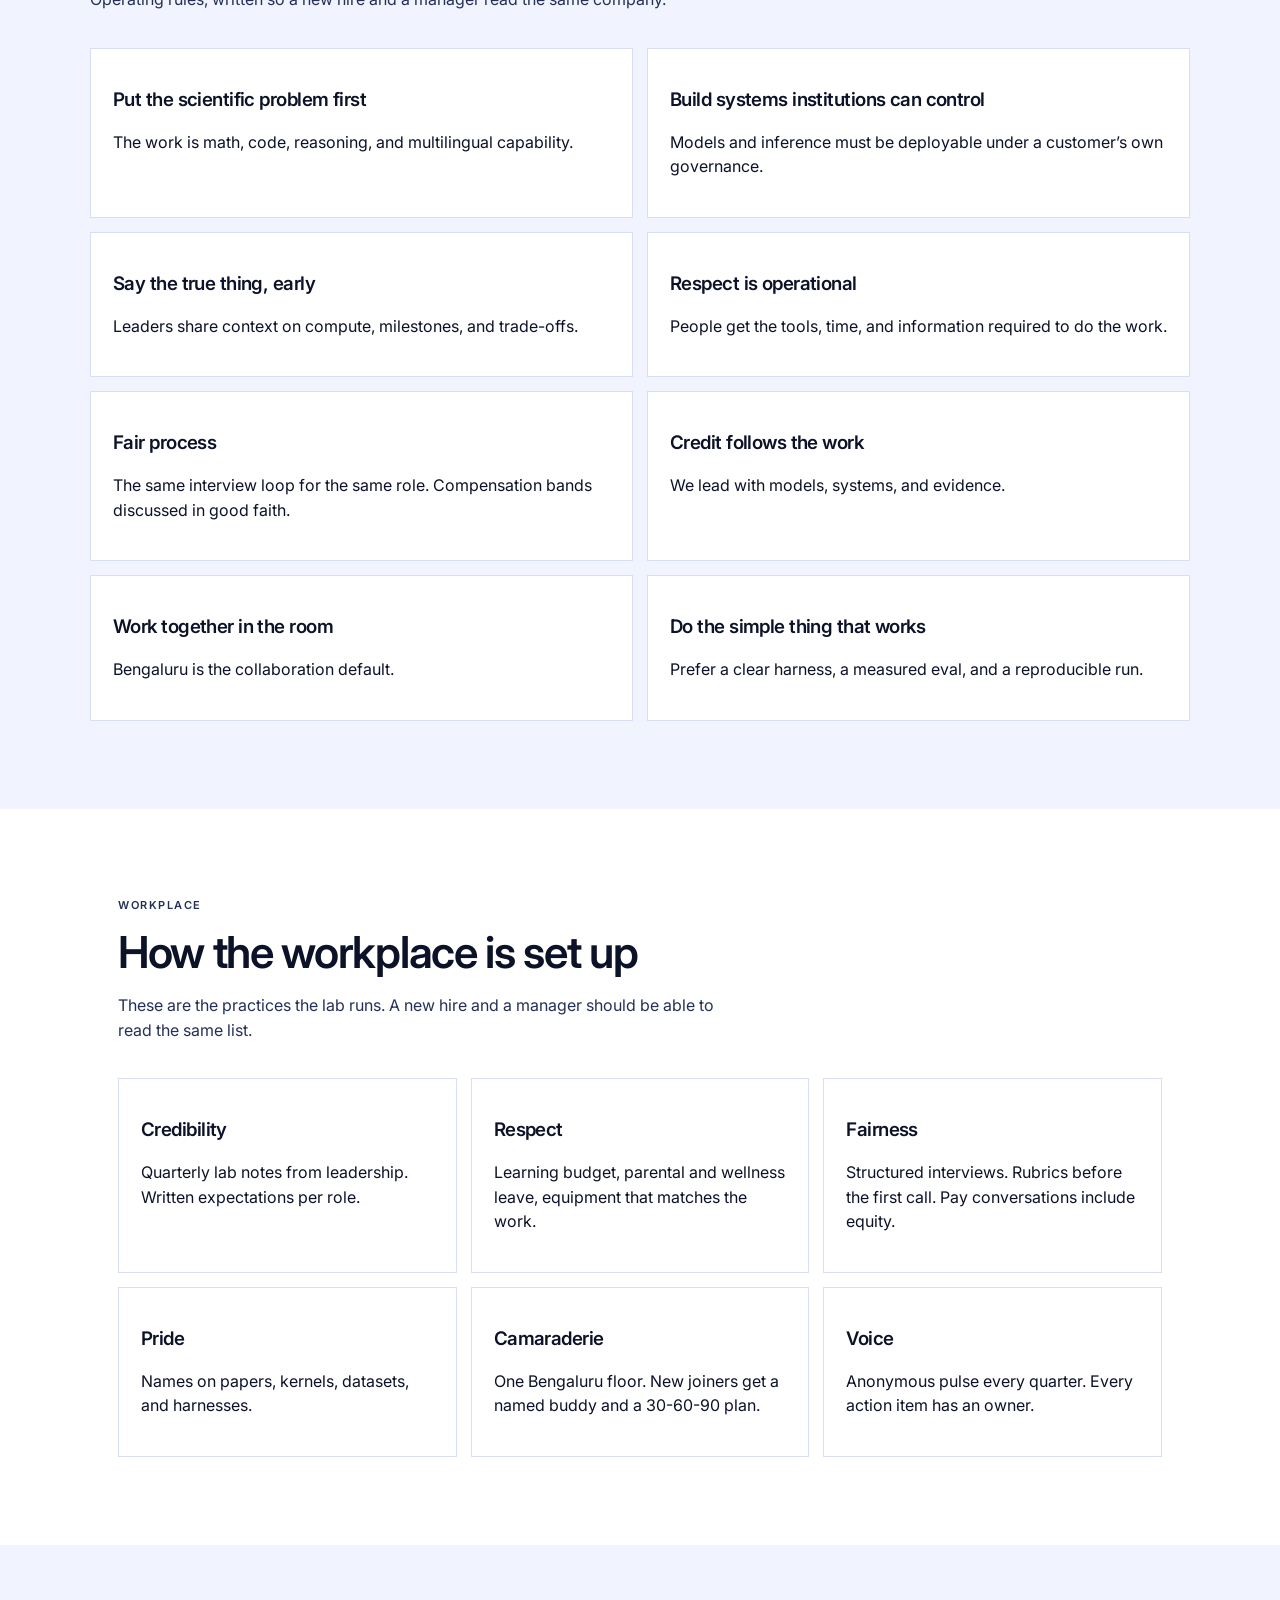
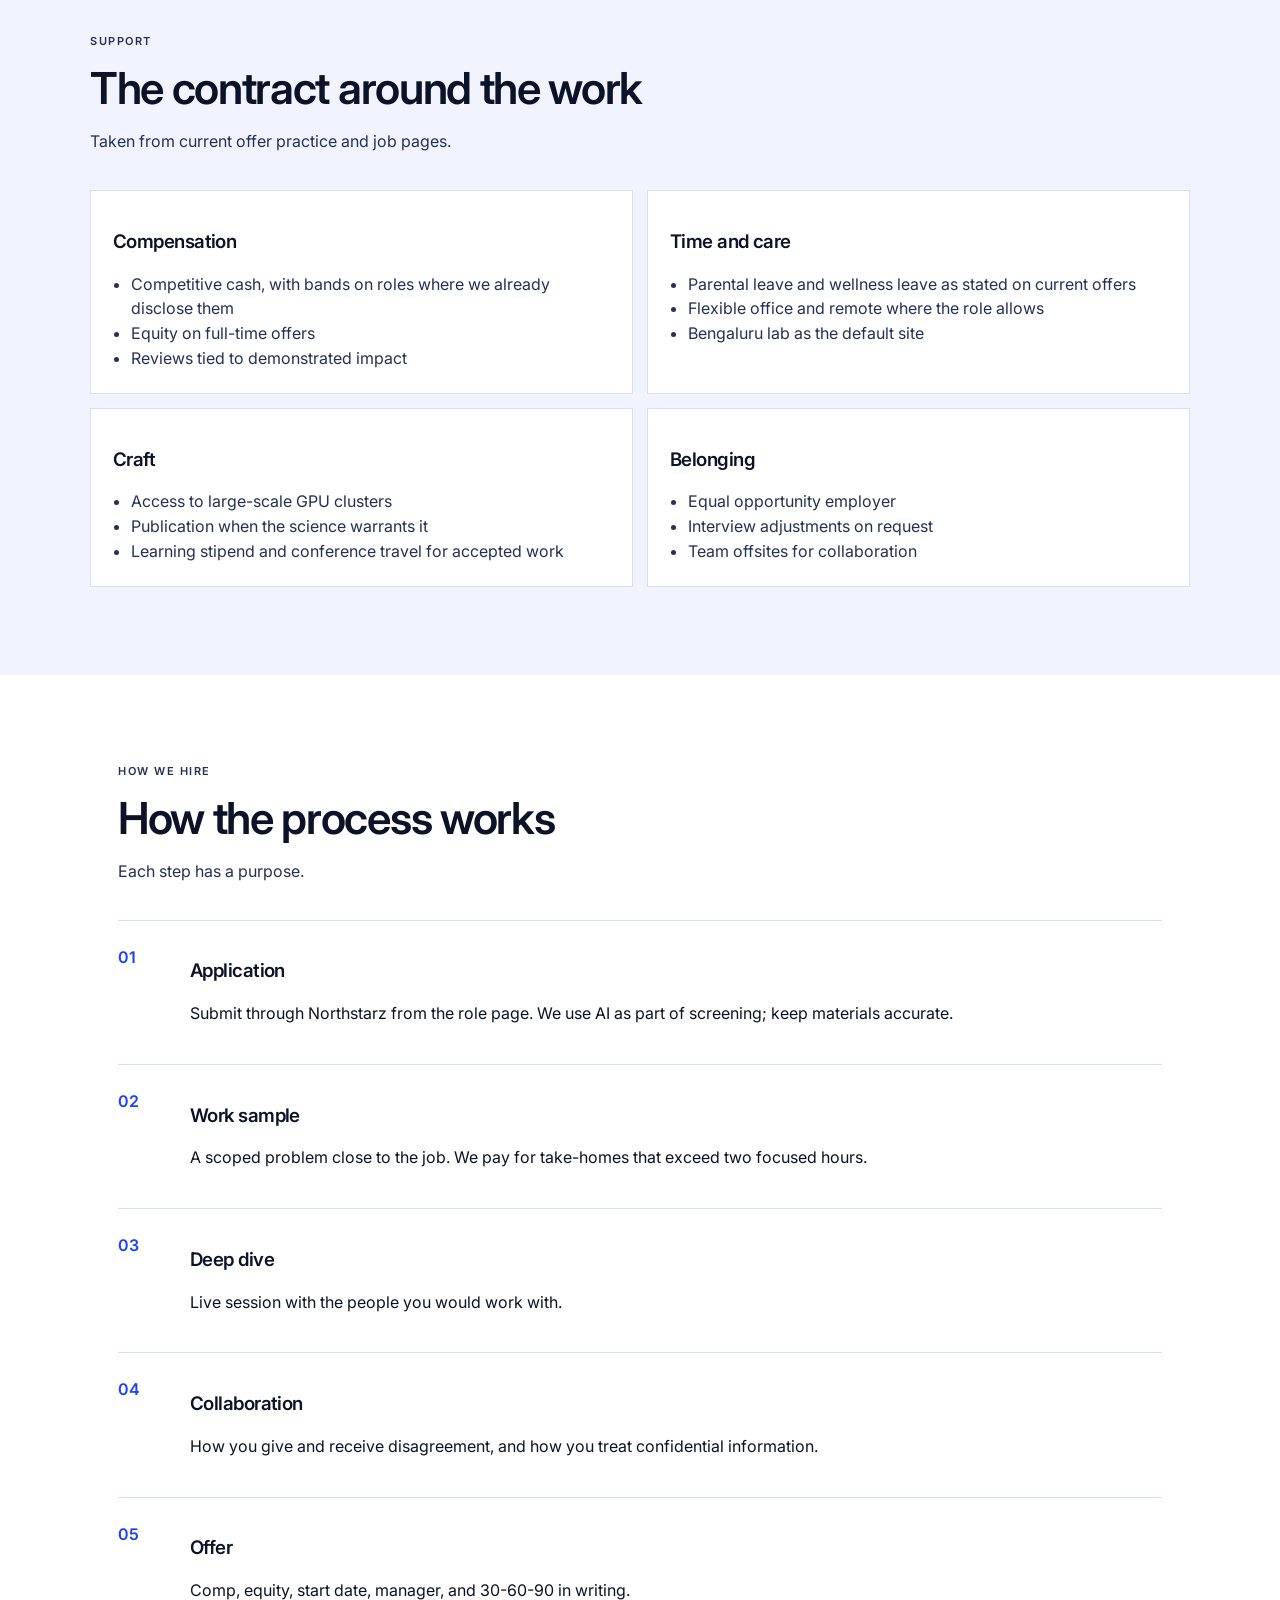
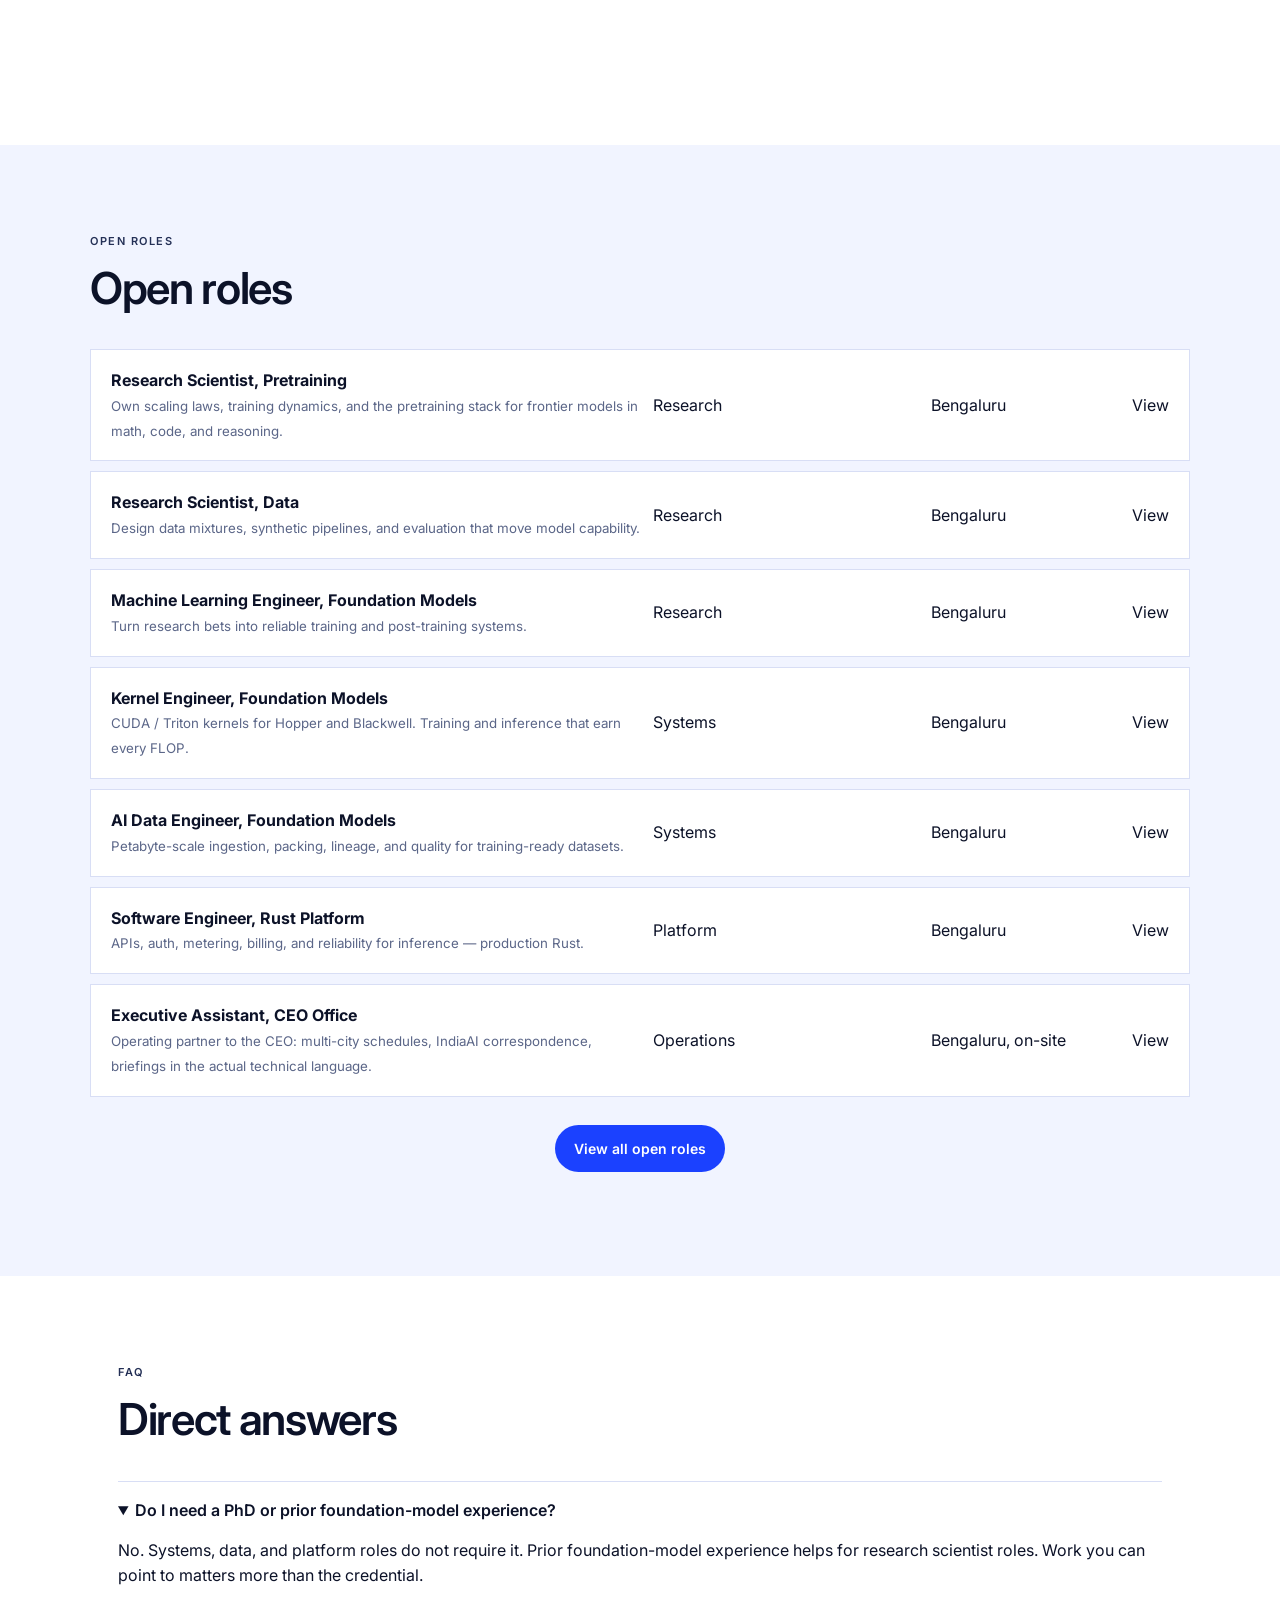
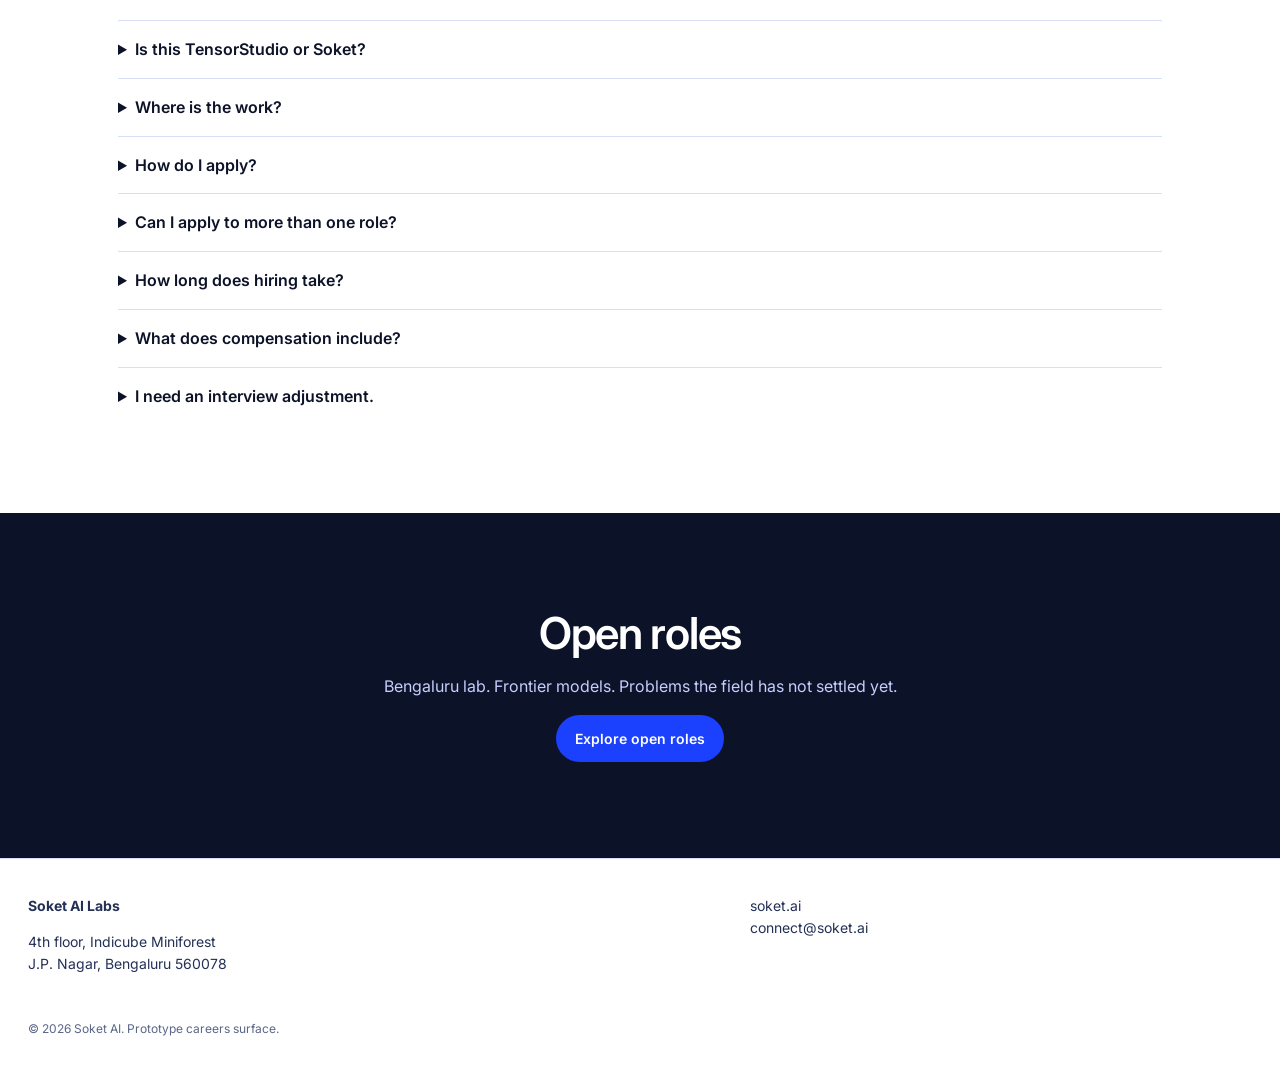
==== commit 3c770176: "Rephrase close line to match hero lede" ====
--- a/index.html
+++ b/index.html
@@ -125,7 +125,7 @@
     </section>
     <section class="close">
       <h2>Open roles</h2>
-      <p>Bengaluru lab. Frontier models.</p>
+      <p>Bengaluru lab. Frontier models. Problems the field has not settled yet.</p>
       <a class="btn btn-primary" href="jobs.html">Explore open roles</a>
     </section>
   </main>
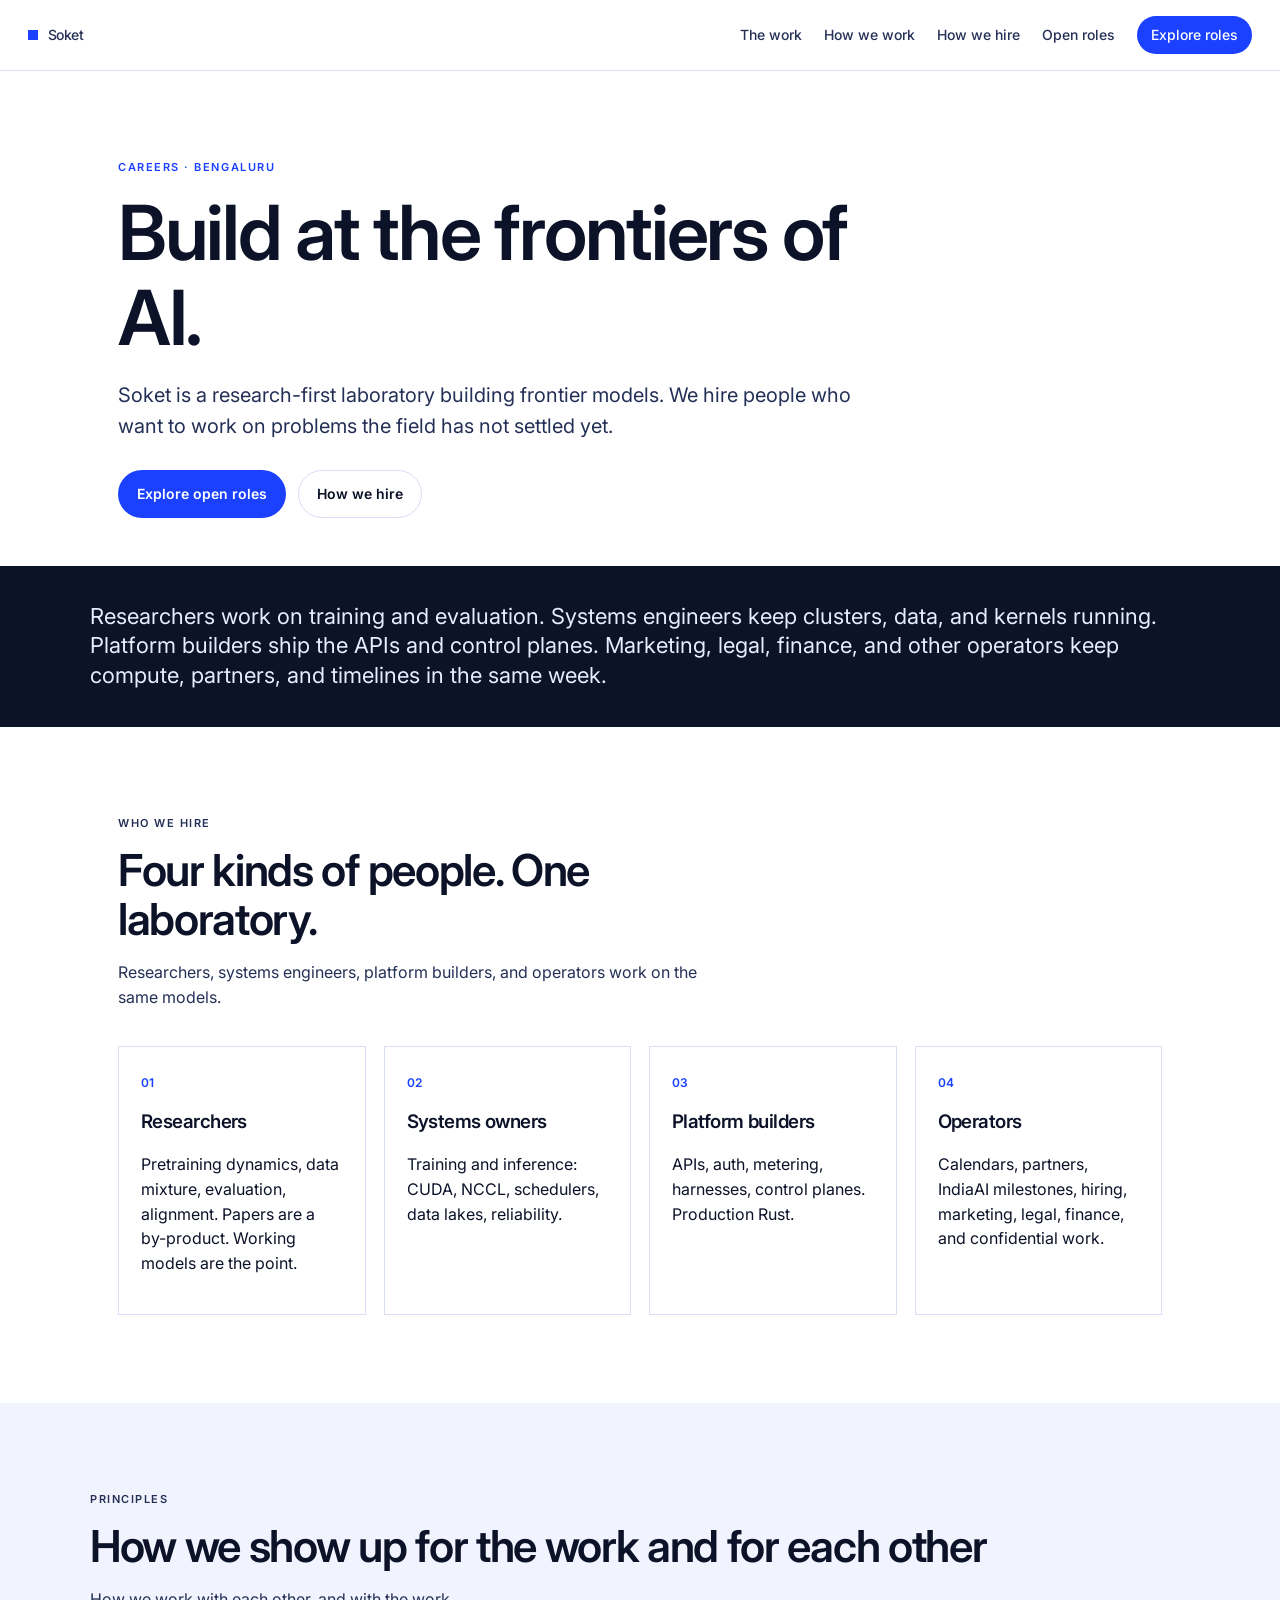
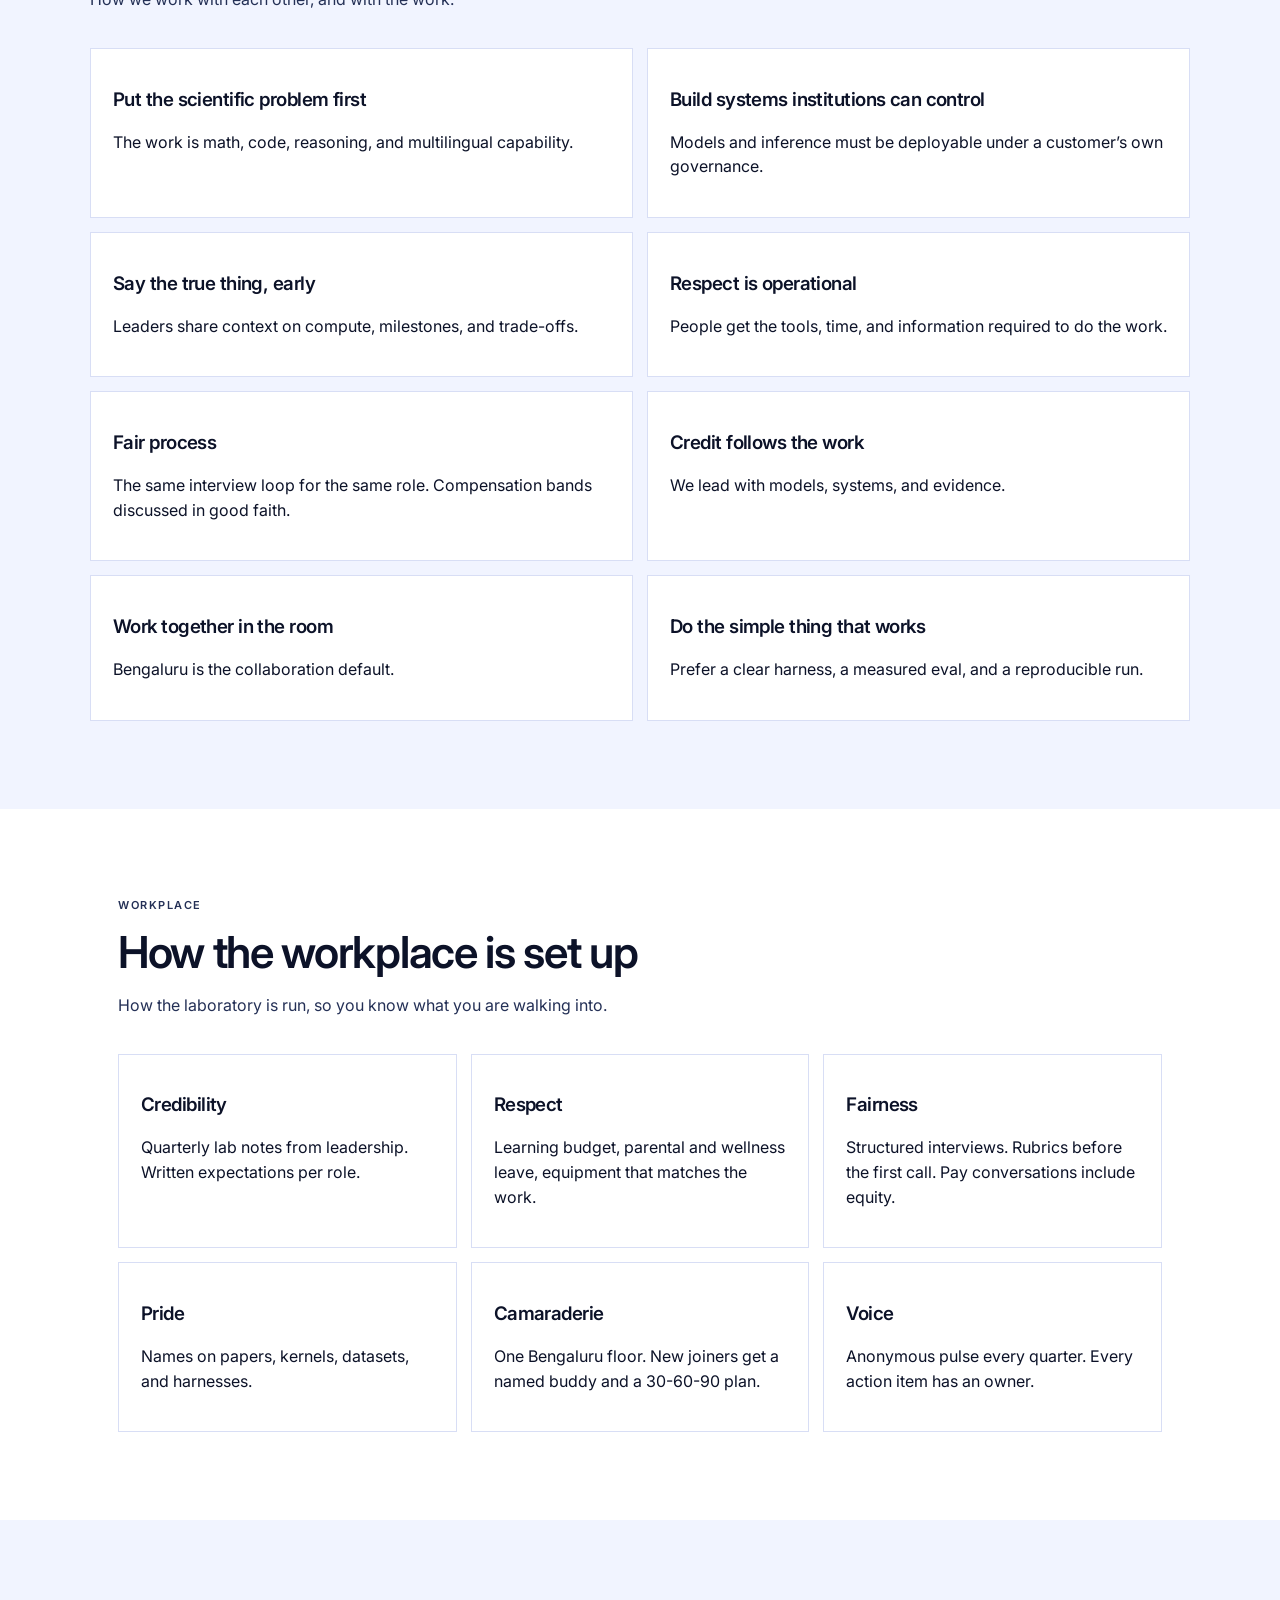
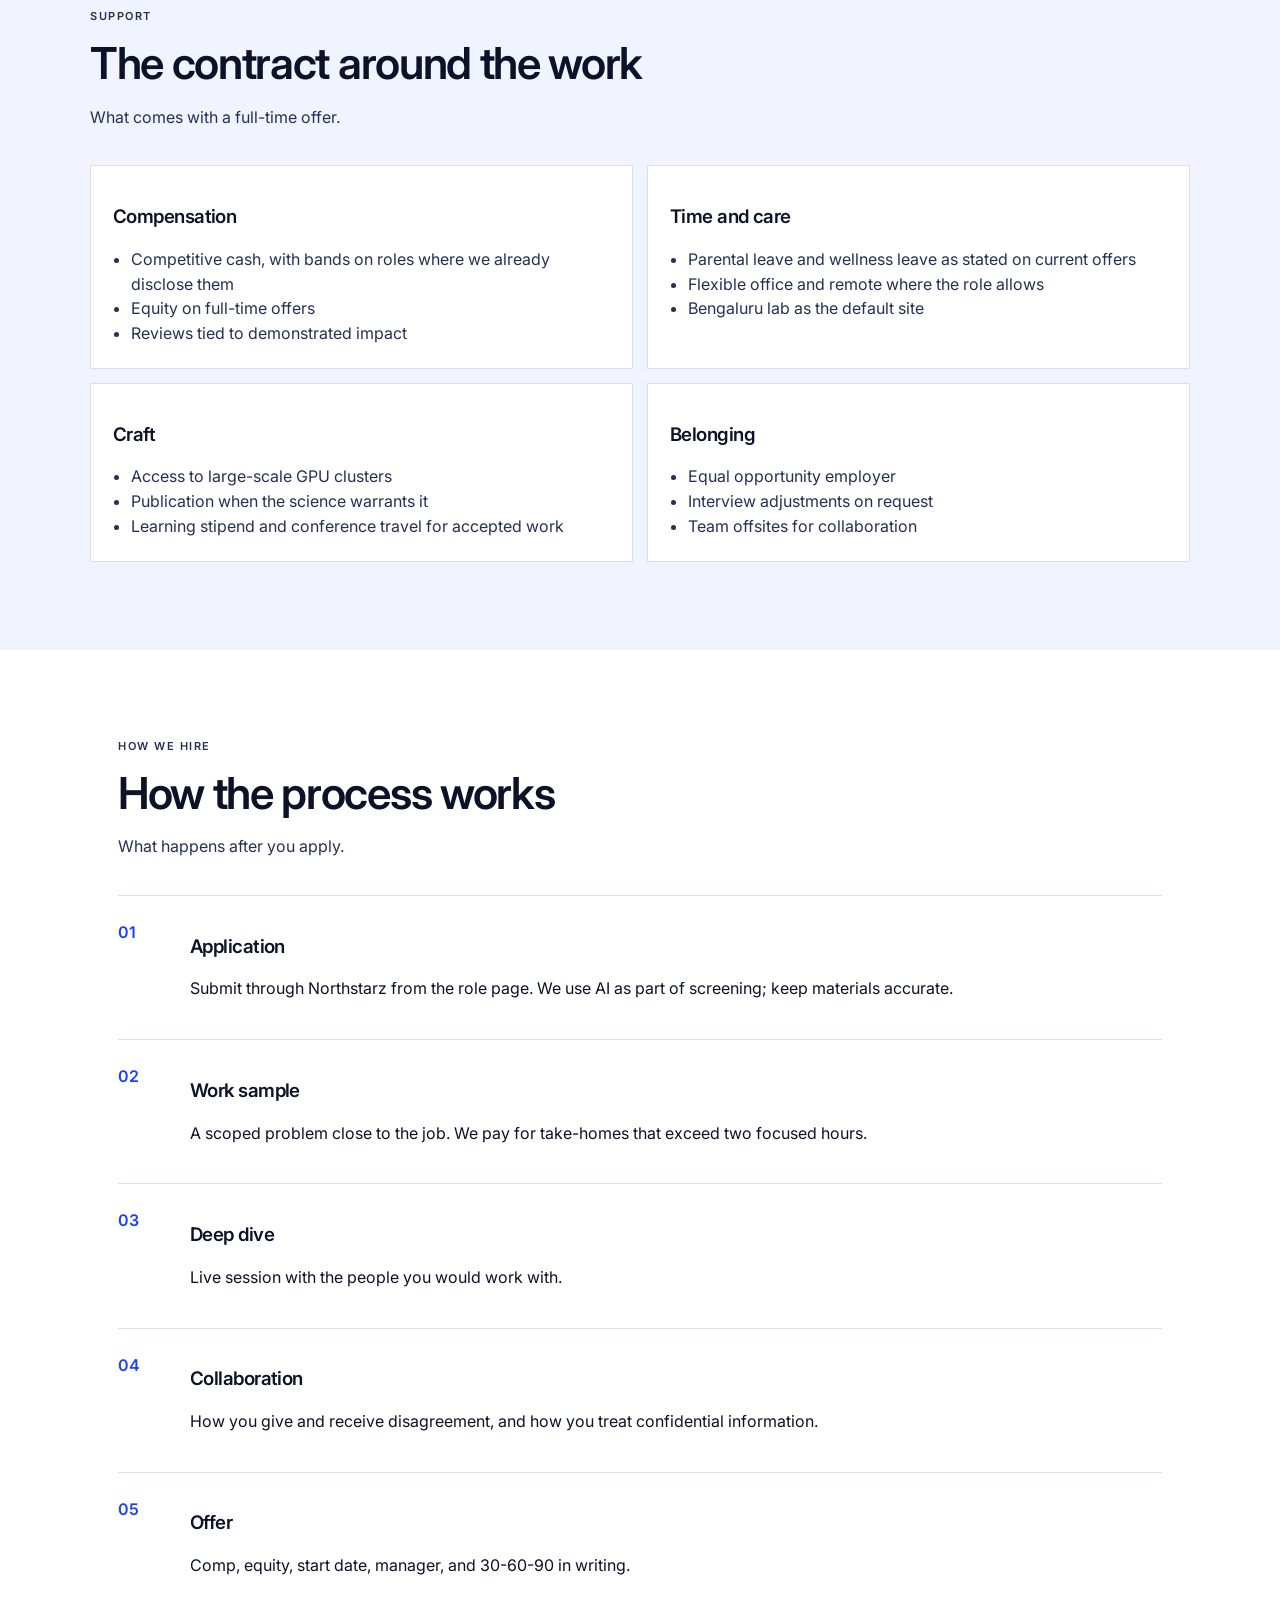
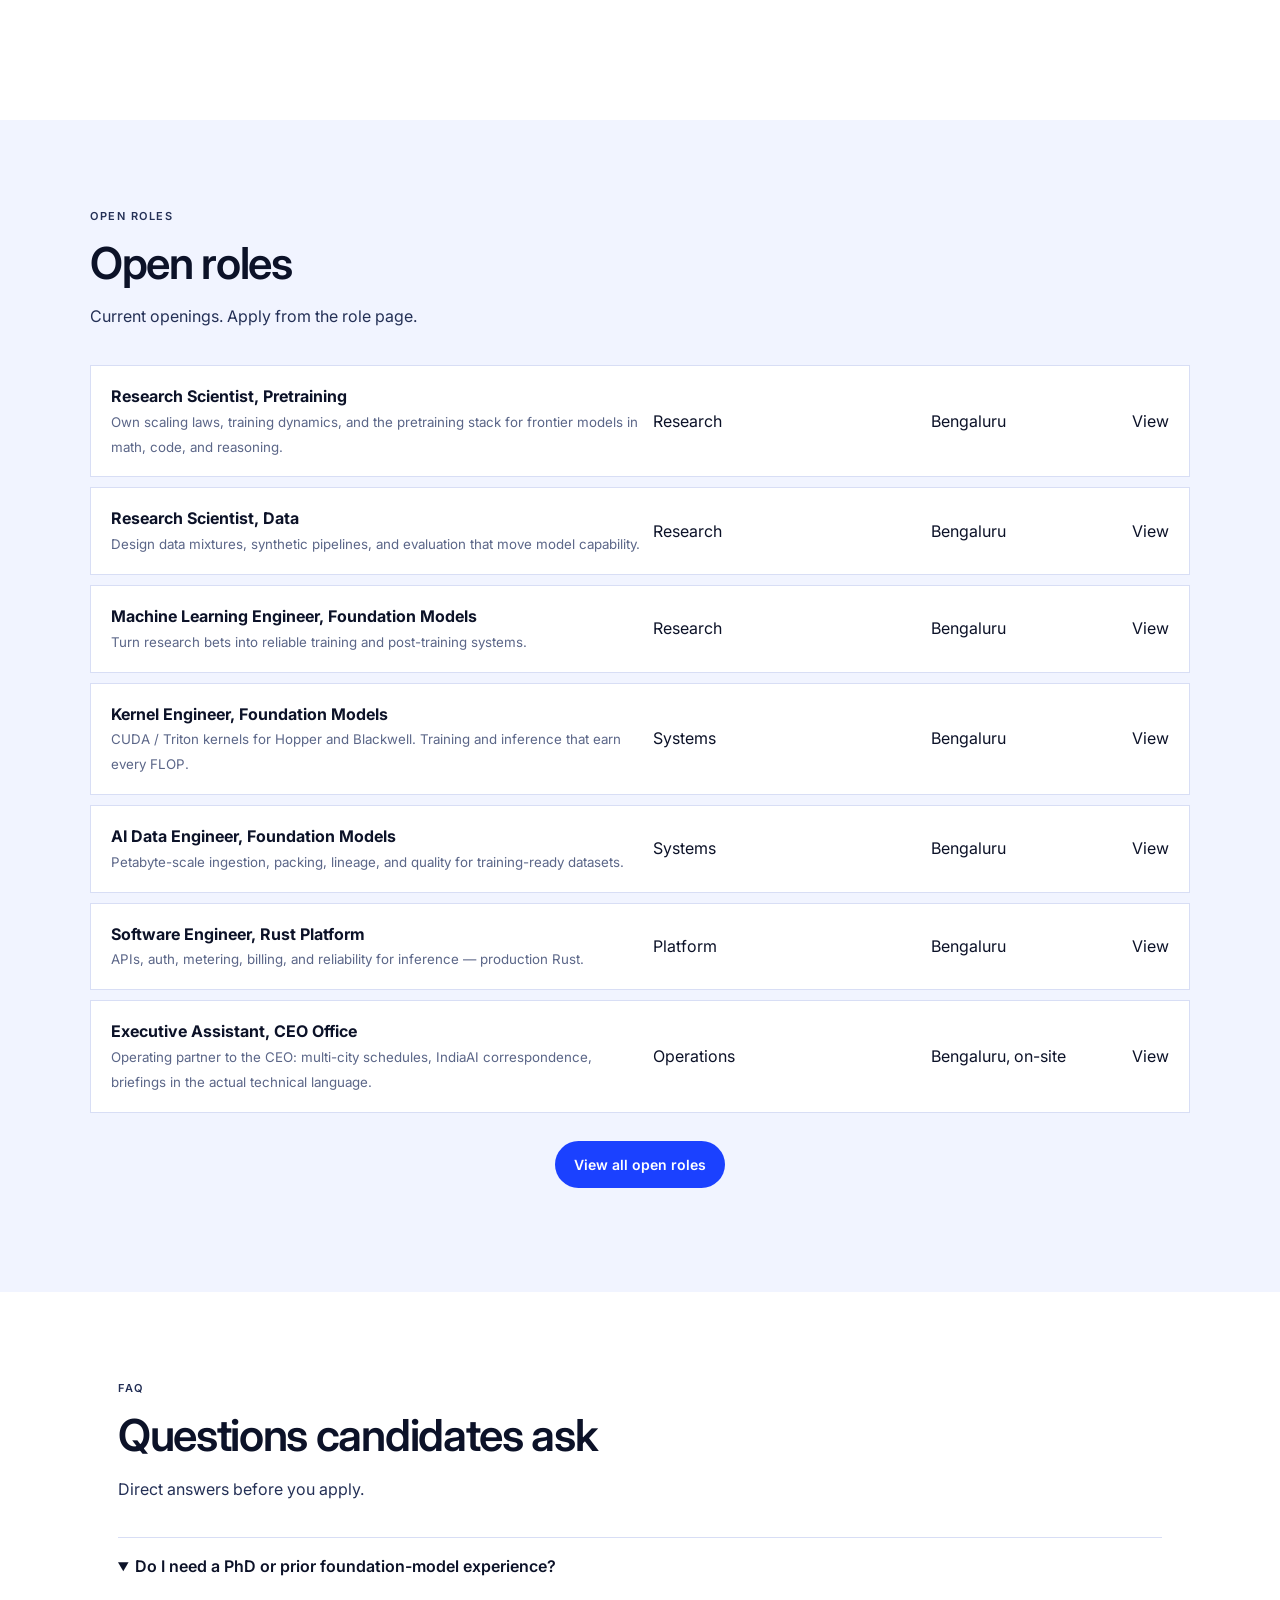
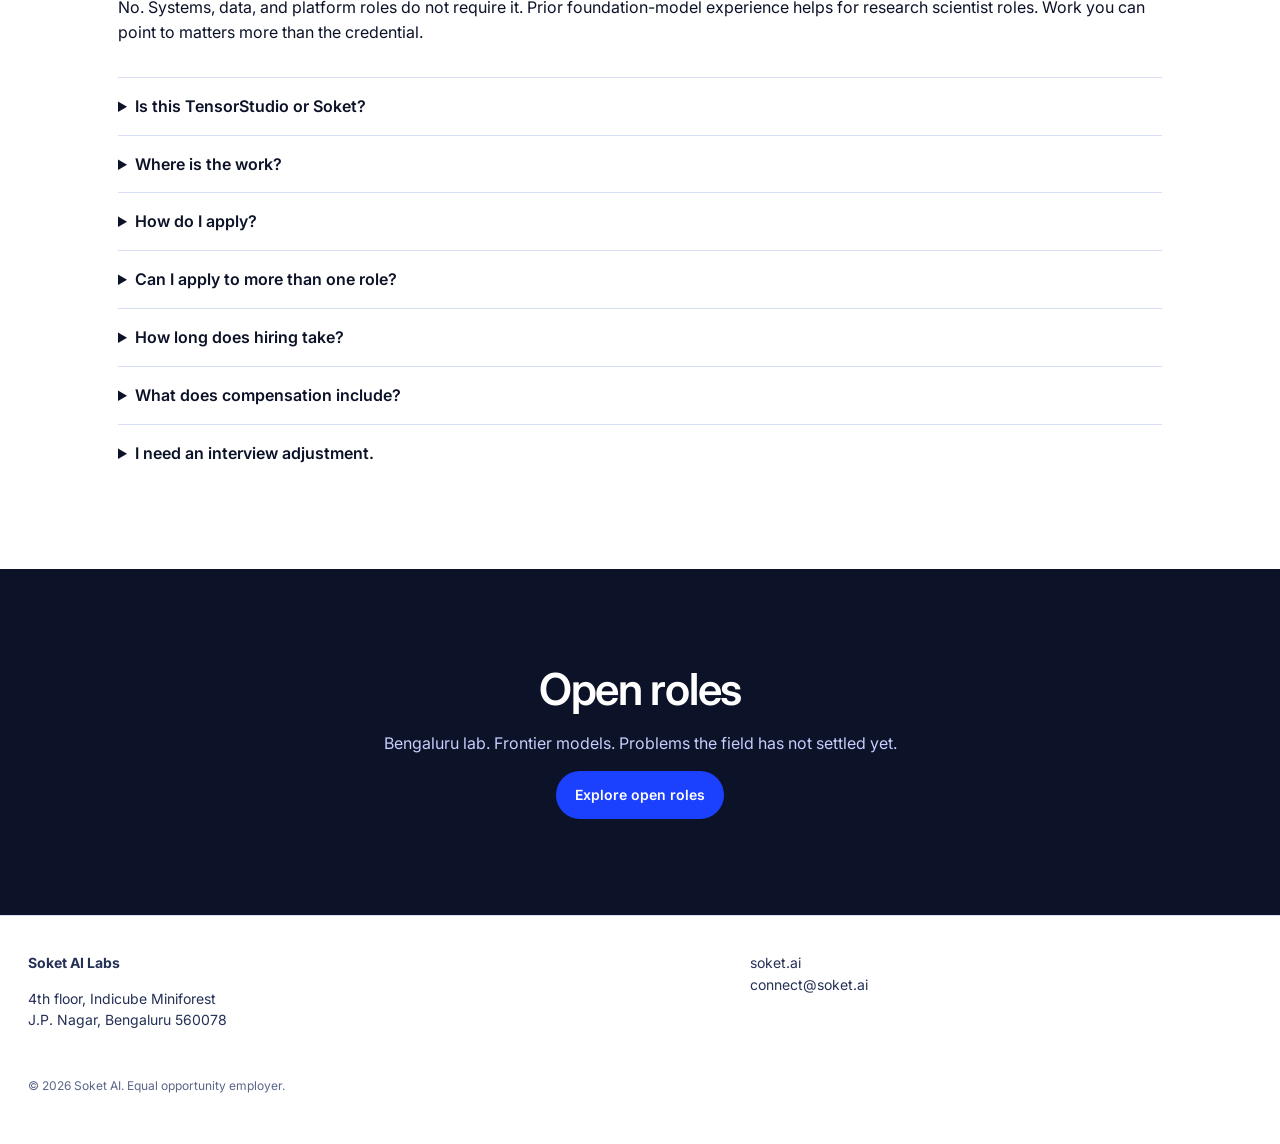
==== commit 27a57648: "Rewrite section subtexts for candidates, not internal notes" ====
--- a/index.html
+++ b/index.html
@@ -39,7 +39,7 @@
       <div class="section-head">
         <p class="kicker">Who we hire</p>
         <h2>Four kinds of people. One laboratory.</h2>
-        <p>Roles overlap. Researchers, systems, platform, and operations work on the same models and inference stack.</p>
+        <p>Researchers, systems engineers, platform builders, and operators work on the same models.</p>
       </div>
       <div class="grid-4">
         <article><span>01</span><h3>Researchers</h3><p>Pretraining dynamics, data mixture, evaluation, alignment. Papers are a by-product. Working models are the point.</p></article>
@@ -52,7 +52,7 @@
       <div class="section-head">
         <p class="kicker">Principles</p>
         <h2>How we show up for the work and for each other</h2>
-        <p>Operating rules, written so a new hire and a manager read the same company.</p>
+        <p>How we work with each other, and with the work.</p>
       </div>
       <div class="principles">
         <article><h3>Put the scientific problem first</h3><p>The work is math, code, reasoning, and multilingual capability.</p></article>
@@ -69,7 +69,7 @@
       <div class="section-head">
         <p class="kicker">Workplace</p>
         <h2>How the workplace is set up</h2>
-        <p>These are the practices the lab runs. A new hire and a manager should be able to read the same list.</p>
+        <p>How the laboratory is run, so you know what you are walking into.</p>
       </div>
       <div class="gptw">
         <article><h3>Credibility</h3><p>Quarterly lab notes from leadership. Written expectations per role.</p></article>
@@ -84,7 +84,7 @@
       <div class="section-head">
         <p class="kicker">Support</p>
         <h2>The contract around the work</h2>
-        <p>Taken from current offer practice and job pages.</p>
+        <p>What comes with a full-time offer.</p>
       </div>
       <div class="benefits">
         <div><h3>Compensation</h3><ul><li>Competitive cash, with bands on roles where we already disclose them</li><li>Equity on full-time offers</li><li>Reviews tied to demonstrated impact</li></ul></div>
@@ -97,7 +97,7 @@
       <div class="section-head">
         <p class="kicker">How we hire</p>
         <h2>How the process works</h2>
-        <p>Each step has a purpose.</p>
+        <p>What happens after you apply.</p>
       </div>
       <ol class="steps">
         <li><h3>Application</h3><p>Submit through Northstarz from the role page. We use AI as part of screening; keep materials accurate.</p></li>
@@ -108,12 +108,12 @@
       </ol>
     </section>
     <section class="section alt">
-      <div class="section-head"><p class="kicker">Open roles</p><h2>Open roles</h2></div>
+      <div class="section-head"><p class="kicker">Open roles</p><h2>Open roles</h2><p>Current openings. Apply from the role page.</p></div>
       <div id="featured-jobs" class="job-list"></div>
       <p class="center"><a class="btn btn-primary" href="jobs.html">View all open roles</a></p>
     </section>
     <section class="section" id="faq">
-      <div class="section-head"><p class="kicker">FAQ</p><h2>Direct answers</h2></div>
+      <div class="section-head"><p class="kicker">FAQ</p><h2>Questions candidates ask</h2><p>Direct answers before you apply.</p></div>
       <details open><summary>Do I need a PhD or prior foundation-model experience?</summary><p>No. Systems, data, and platform roles do not require it. Prior foundation-model experience helps for research scientist roles. Work you can point to matters more than the credential.</p></details>
       <details><summary>Is this TensorStudio or Soket?</summary><p>You join Soket AI. This page and every offer letter use soket.ai only.</p></details>
       <details><summary>Where is the work?</summary><p>Most roles are Bengaluru-first, at Indicube Miniforest, J.P. Nagar. Research roles can start remote with planned time on site.</p></details>
@@ -132,7 +132,7 @@
   <footer class="foot">
     <div><strong>Soket AI Labs</strong><p>4th floor, Indicube Miniforest<br/>J.P. Nagar, Bengaluru 560078</p></div>
     <div><a href="https://soket.ai">soket.ai</a><a href="mailto:connect@soket.ai">connect@soket.ai</a></div>
-    <p class="legal">© 2026 Soket AI. Prototype careers surface.</p>
+    <p class="legal">© 2026 Soket AI. Equal opportunity employer.</p>
   </footer>
   <script src="jobs.js"></script>
   <script>renderFeatured();</script>
